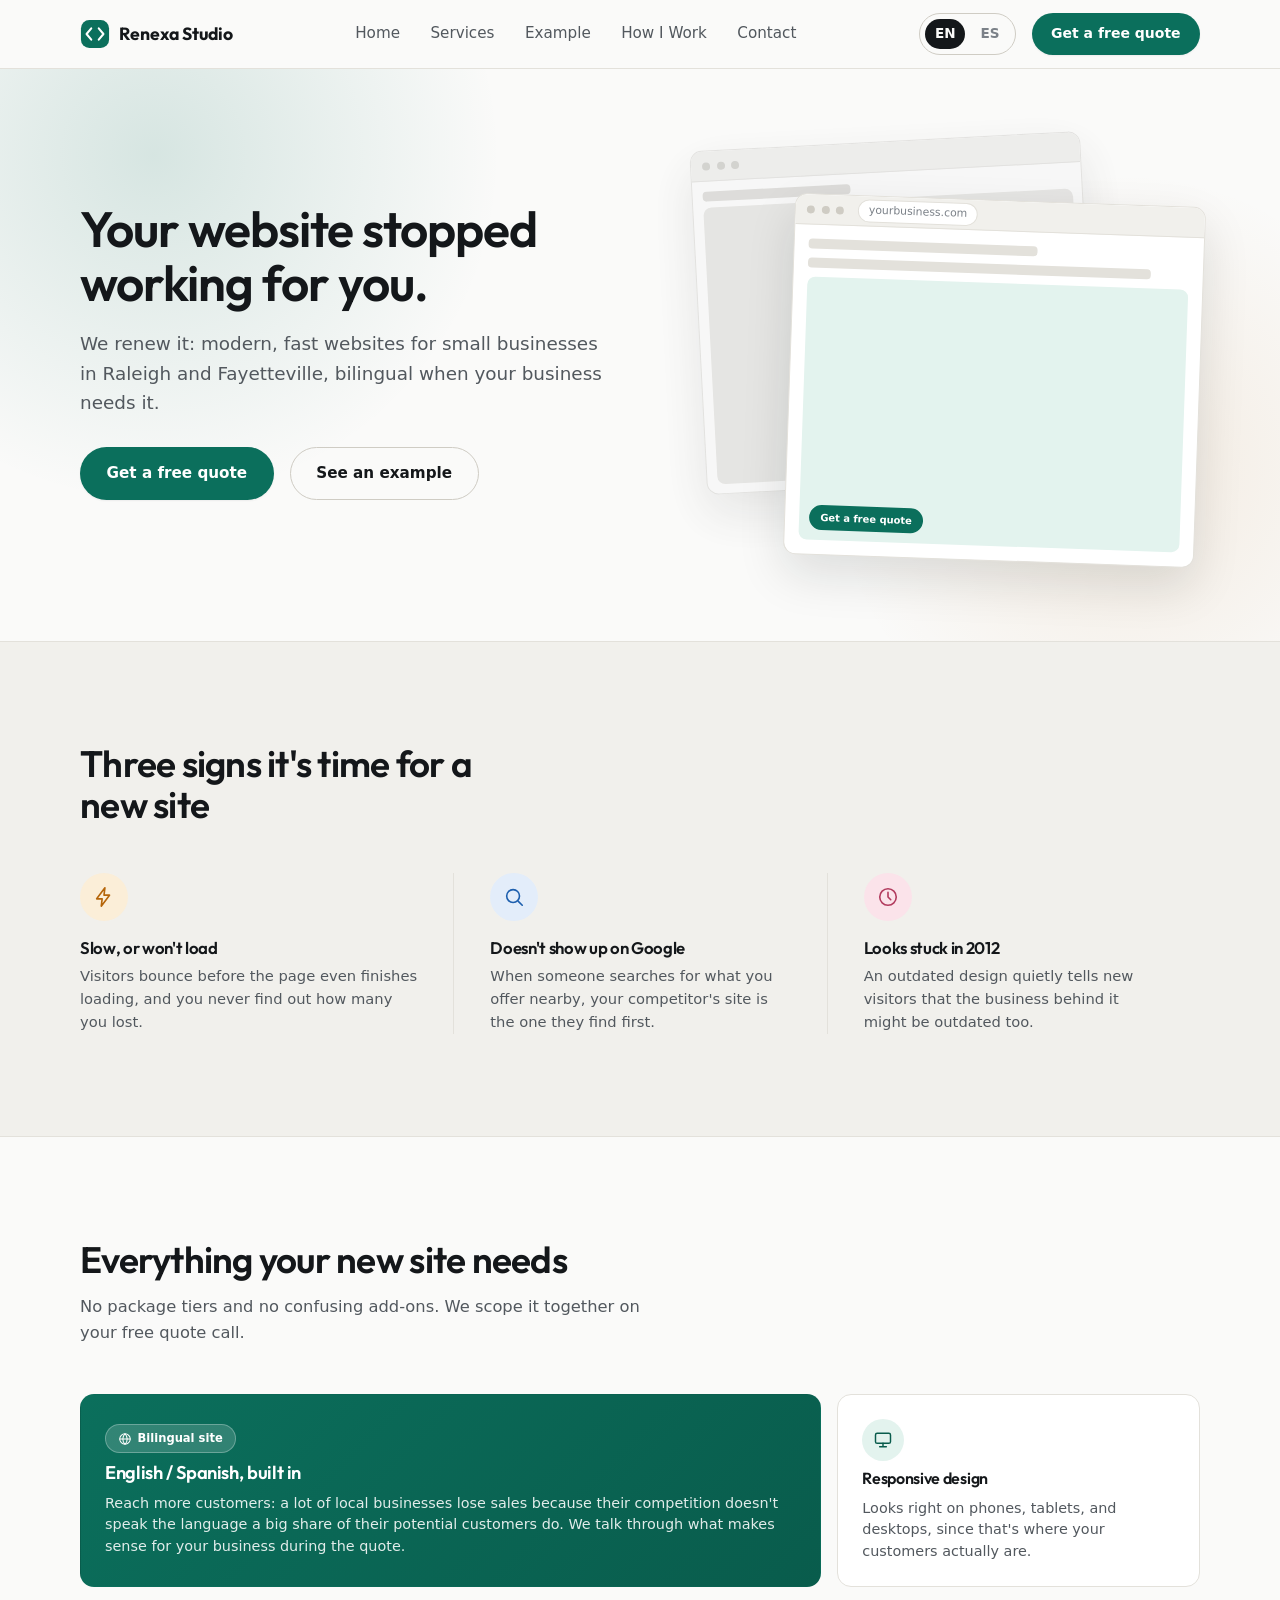
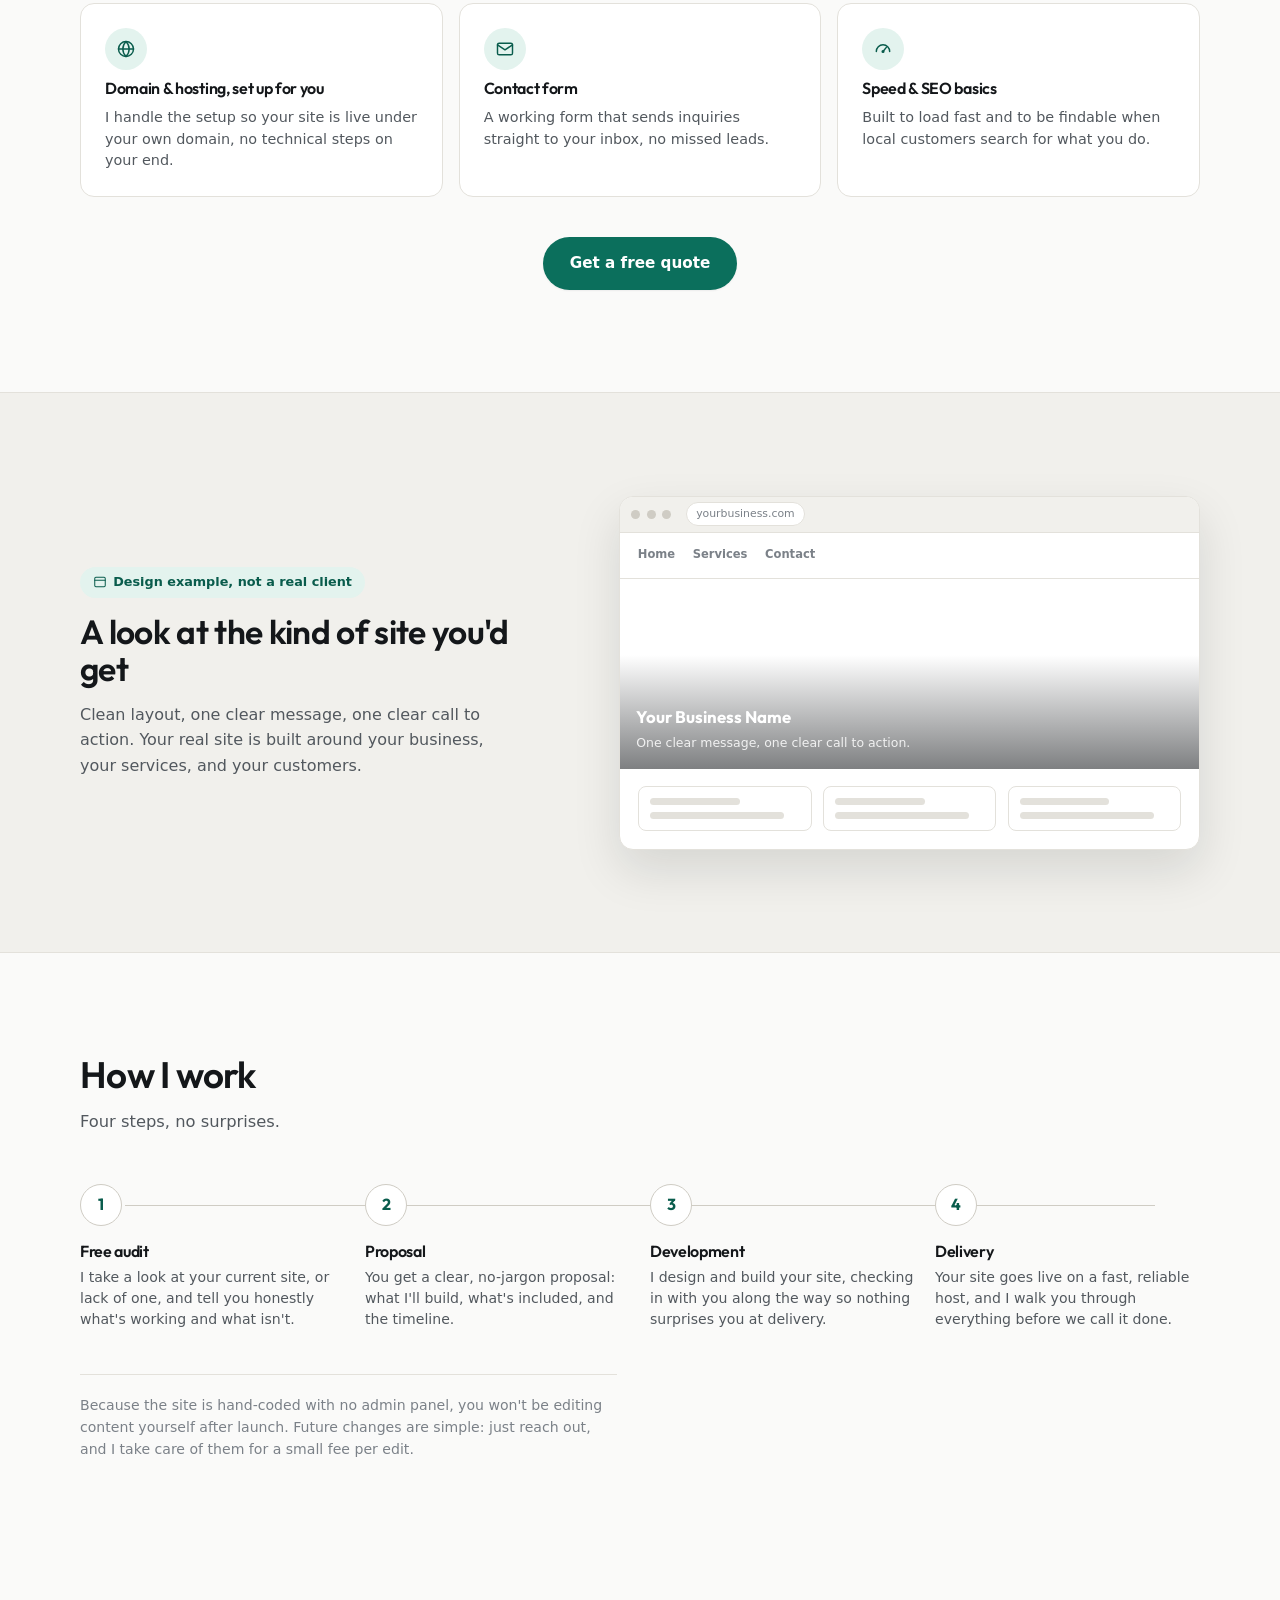
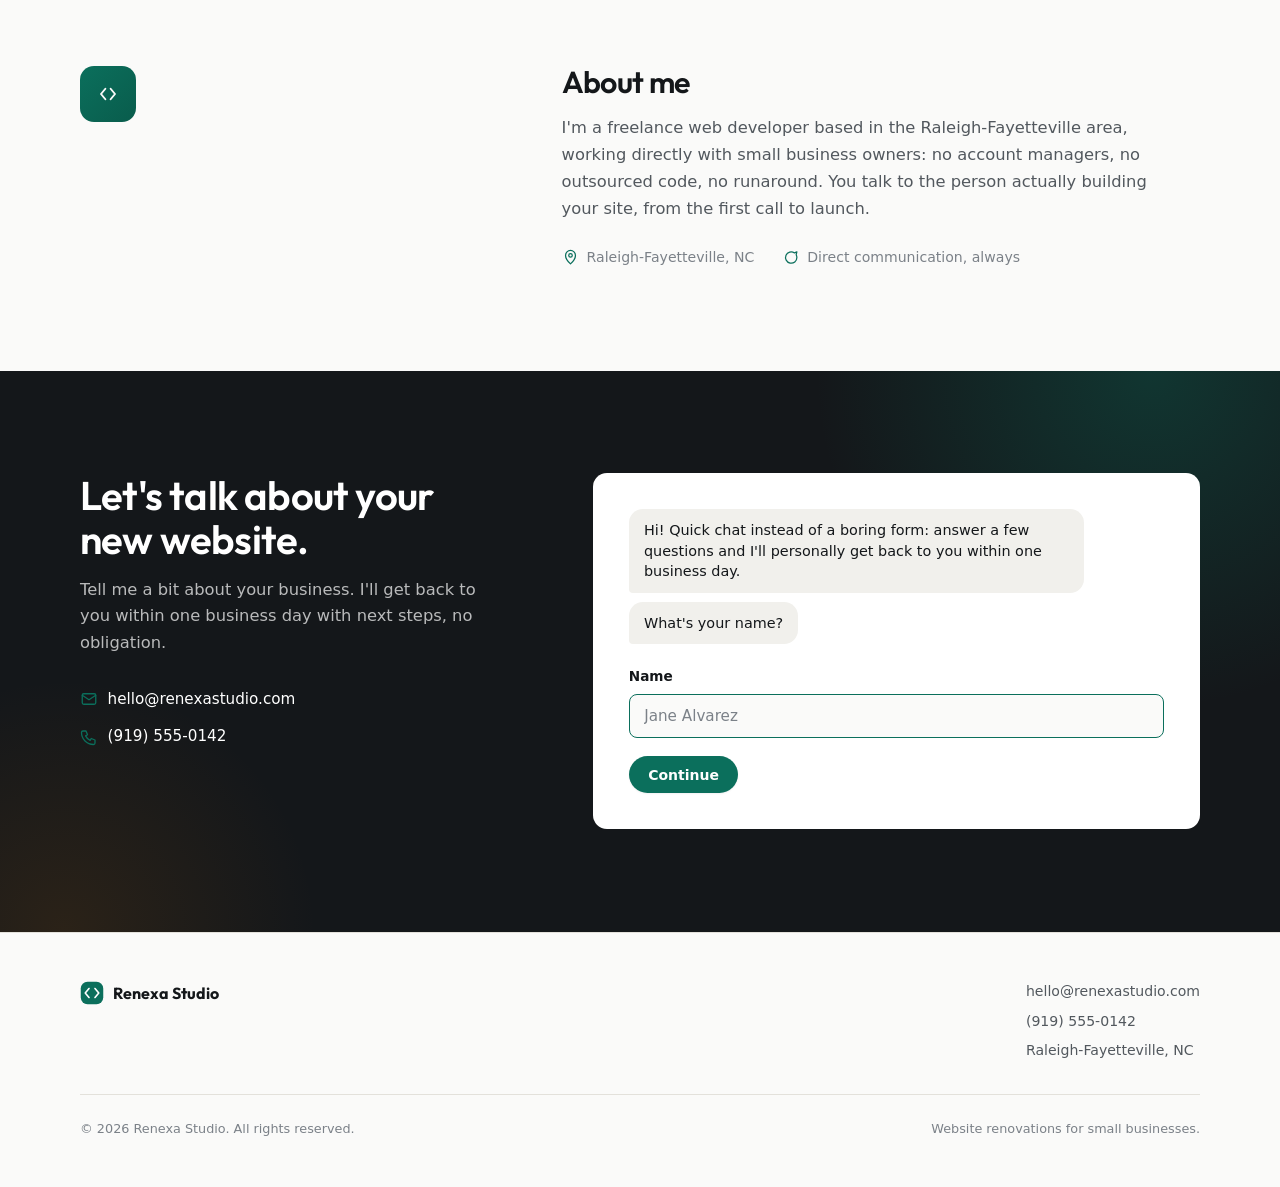
==== index.html @ adf04430 "Initial commit: Renexa Studio bilingual landing page Static HTML/CSS/JS site per brief: EN/ES pages," ====
<!doctype html>
<html lang="en">
<head>
<meta charset="UTF-8">
<meta name="viewport" content="width=device-width, initial-scale=1">
<title>Renexa Studio - Modern, Fast Websites for Local Businesses</title>
<meta name="description" content="Website renovations for small businesses in Raleigh and Fayetteville, NC. Fast, modern, mobile-friendly sites, bilingual when you need it. Free quote.">
<link rel="canonical" href="https://www.renexastudio.com/">
<link rel="alternate" hreflang="en" href="https://www.renexastudio.com/">
<link rel="alternate" hreflang="es" href="https://www.renexastudio.com/es/">
<link rel="icon" href="favicon.svg" type="image/svg+xml">
<meta property="og:type" content="website">
<meta property="og:title" content="Renexa Studio - Modern, Fast Websites for Local Businesses">
<meta property="og:description" content="Website renovations for small businesses in Raleigh and Fayetteville, NC. Fast, modern, bilingual when you need it.">
<meta property="og:locale" content="en_US">
<meta property="og:locale:alternate" content="es_ES">
<link rel="stylesheet" href="css/style.css">
<noscript><style>[data-reveal]{opacity:1!important;transform:none!important;}</style></noscript>
</head>
<body>

<header class="site-header">
  <div class="container">
    <a href="#home" class="brand">
      <svg class="brand-mark" viewBox="0 0 32 32" fill="none" aria-hidden="true">
        <rect x="1" y="1" width="30" height="30" rx="9" fill="var(--accent)"/>
        <path d="M12 10L7 16L12 22" stroke="white" stroke-width="2.2" stroke-linecap="round" stroke-linejoin="round"/>
        <path d="M20 10L25 16L20 22" stroke="white" stroke-width="2.2" stroke-linecap="round" stroke-linejoin="round"/>
      </svg>
      Renexa Studio
    </a>

    <nav class="main-nav" aria-label="Primary">
      <a href="#home">Home</a>
      <a href="#services">Services</a>
      <a href="#example">Example</a>
      <a href="#how">How I Work</a>
      <a href="#contact">Contact</a>
    </nav>

    <div class="header-actions">
      <div class="lang-switch" aria-label="Language">
        <a href="./" aria-current="true">EN</a>
        <a href="es/">ES</a>
      </div>
      <a href="#contact" class="btn btn-primary btn-sm">Get a free quote</a>
      <button class="nav-toggle" aria-label="Open menu" aria-expanded="false">
        <svg viewBox="0 0 24 24" fill="none" stroke="currentColor" stroke-width="1.75" stroke-linecap="round" aria-hidden="true">
          <path d="M3 6h18M3 12h18M3 18h18"/>
        </svg>
      </button>
    </div>
  </div>
</header>

<main>

  <!-- Hero -->
  <section class="hero" id="home">
    <div class="container">
      <div class="hero-copy" data-reveal>
        <h1>Your website stopped working for you.</h1>
        <p class="lede">We renew it: modern, fast websites for small businesses in Raleigh and Fayetteville, bilingual when your business needs it.</p>
        <div class="hero-ctas">
          <a href="#contact" class="btn btn-primary">Get a free quote</a>
          <a href="#example" class="btn btn-ghost">See an example</a>
        </div>
      </div>

      <div class="hero-visual" data-reveal>
        <div class="mockup mockup-back" aria-hidden="true">
          <div class="mockup-bar">
            <span class="mockup-dot"></span><span class="mockup-dot"></span><span class="mockup-dot"></span>
          </div>
          <div class="mockup-body">
            <div class="mockup-line w-40"></div>
            <div class="mockup-block"></div>
          </div>
        </div>
        <div class="mockup mockup-front" aria-hidden="true">
          <div class="mockup-bar">
            <span class="mockup-dot"></span><span class="mockup-dot"></span><span class="mockup-dot"></span>
            <span class="mockup-url">yourbusiness.com</span>
          </div>
          <div class="mockup-body">
            <div class="mockup-line w-60"></div>
            <div class="mockup-line w-90"></div>
            <div class="mockup-block">
              <span class="mockup-chip">Get a free quote</span>
            </div>
          </div>
        </div>
      </div>
    </div>
  </section>

  <!-- Problem -->
  <section class="problem">
    <div class="container">
      <div class="section-head" data-reveal>
        <h2>Three signs it's time for a new site</h2>
      </div>
      <div class="problem-grid">
        <div class="problem-item" data-reveal>
          <div class="problem-icon problem-icon--amber">
            <svg viewBox="0 0 24 24" fill="none" stroke="currentColor" stroke-width="1.75" stroke-linecap="round" stroke-linejoin="round" aria-hidden="true">
              <path d="M13 2 4 14h6l-1 8 9-12h-6l1-8Z"/>
            </svg>
          </div>
          <h3>Slow, or won't load</h3>
          <p>Visitors bounce before the page even finishes loading, and you never find out how many you lost.</p>
        </div>
        <div class="problem-item" data-reveal>
          <div class="problem-icon problem-icon--blue">
            <svg viewBox="0 0 24 24" fill="none" stroke="currentColor" stroke-width="1.75" stroke-linecap="round" stroke-linejoin="round" aria-hidden="true">
              <circle cx="11" cy="11" r="7"/><path d="m21 21-4.3-4.3"/>
            </svg>
          </div>
          <h3>Doesn't show up on Google</h3>
          <p>When someone searches for what you offer nearby, your competitor's site is the one they find first.</p>
        </div>
        <div class="problem-item" data-reveal>
          <div class="problem-icon problem-icon--rose">
            <svg viewBox="0 0 24 24" fill="none" stroke="currentColor" stroke-width="1.75" stroke-linecap="round" stroke-linejoin="round" aria-hidden="true">
              <circle cx="12" cy="12" r="9"/><path d="M12 7v5l3 3"/>
            </svg>
          </div>
          <h3>Looks stuck in 2012</h3>
          <p>An outdated design quietly tells new visitors that the business behind it might be outdated too.</p>
        </div>
      </div>
    </div>
  </section>

  <!-- Services -->
  <section class="services" id="services">
    <div class="container">
      <div class="section-head" data-reveal>
        <h2>Everything your new site needs</h2>
        <p>No package tiers and no confusing add-ons. We scope it together on your free quote call.</p>
      </div>

      <div class="bento">
        <div class="bento-cell bento-featured" data-reveal>
          <span class="bento-badge">
            <svg viewBox="0 0 24 24" fill="none" stroke="currentColor" stroke-width="1.75" stroke-linecap="round" stroke-linejoin="round" aria-hidden="true" width="14" height="14">
              <circle cx="12" cy="12" r="9"/><path d="M3 12h18M12 3c2.5 2.6 3.8 5.7 3.8 9s-1.3 6.4-3.8 9c-2.5-2.6-3.8-5.7-3.8-9s1.3-6.4 3.8-9Z"/>
            </svg>
            Bilingual site
          </span>
          <h3>English / Spanish, built in</h3>
          <p>Reach more customers: a lot of local businesses lose sales because their competition doesn't speak the language a big share of their potential customers do. We talk through what makes sense for your business during the quote.</p>
        </div>

        <div class="bento-cell" data-reveal>
          <div class="bento-icon">
            <svg viewBox="0 0 24 24" fill="none" stroke="currentColor" stroke-width="1.75" stroke-linecap="round" stroke-linejoin="round" aria-hidden="true">
              <rect x="3" y="4" width="18" height="12" rx="2"/><path d="M8 20h8M12 16v4"/>
            </svg>
          </div>
          <h3>Responsive design</h3>
          <p>Looks right on phones, tablets, and desktops, since that's where your customers actually are.</p>
        </div>

        <div class="bento-cell" data-reveal>
          <div class="bento-icon">
            <svg viewBox="0 0 24 24" fill="none" stroke="currentColor" stroke-width="1.75" stroke-linecap="round" stroke-linejoin="round" aria-hidden="true">
              <circle cx="12" cy="12" r="9"/><path d="M3 12h18M12 3c2.5 2.6 3.8 5.7 3.8 9s-1.3 6.4-3.8 9c-2.5-2.6-3.8-5.7-3.8-9s1.3-6.4 3.8-9Z"/>
            </svg>
          </div>
          <h3>Domain &amp; hosting, set up for you</h3>
          <p>I handle the setup so your site is live under your own domain, no technical steps on your end.</p>
        </div>

        <div class="bento-cell" data-reveal>
          <div class="bento-icon">
            <svg viewBox="0 0 24 24" fill="none" stroke="currentColor" stroke-width="1.75" stroke-linecap="round" stroke-linejoin="round" aria-hidden="true">
              <rect x="3" y="5" width="18" height="14" rx="2"/><path d="m3 7 9 6 9-6"/>
            </svg>
          </div>
          <h3>Contact form</h3>
          <p>A working form that sends inquiries straight to your inbox, no missed leads.</p>
        </div>

        <div class="bento-cell" data-reveal>
          <div class="bento-icon">
            <svg viewBox="0 0 24 24" fill="none" stroke="currentColor" stroke-width="1.75" stroke-linecap="round" stroke-linejoin="round" aria-hidden="true">
              <path d="M4 15a8 8 0 0 1 16 0"/><path d="M12 15l4-5"/><circle cx="12" cy="15" r="1"/>
            </svg>
          </div>
          <h3>Speed &amp; SEO basics</h3>
          <p>Built to load fast and to be findable when local customers search for what you do.</p>
        </div>
      </div>

      <div class="services-cta">
        <a href="#contact" class="btn btn-primary">Get a free quote</a>
      </div>
    </div>
  </section>

  <!-- Example of work -->
  <section class="example" id="example">
    <div class="container">
      <div class="example-copy" data-reveal>
        <span class="example-label">
          <svg viewBox="0 0 24 24" fill="none" stroke="currentColor" stroke-width="1.75" stroke-linecap="round" stroke-linejoin="round" width="14" height="14" aria-hidden="true">
            <rect x="3" y="4" width="18" height="16" rx="2"/><path d="M3 9h18"/>
          </svg>
          Design example, not a real client
        </span>
        <h2>A look at the kind of site you'd get</h2>
        <p>Clean layout, one clear message, one clear call to action. Your real site is built around your business, your services, and your customers.</p>
      </div>

      <div class="example-mockup" data-reveal>
        <div class="mockup-bar">
          <span class="mockup-dot"></span><span class="mockup-dot"></span><span class="mockup-dot"></span>
          <span class="mockup-url">yourbusiness.com</span>
        </div>
        <div class="example-nav">
          <span>Home</span><span>Services</span><span>Contact</span>
        </div>
        <div class="example-hero" style="background-image:url('https://picsum.photos/seed/renexa-sample-storefront/900/500')">
          <div class="example-hero-text">
            <div class="eh-title">Your Business Name</div>
            <div class="eh-sub">One clear message, one clear call to action.</div>
          </div>
        </div>
        <div class="example-grid">
          <div class="example-card">
            <div class="mockup-line w-60"></div>
            <div class="mockup-line w-90"></div>
          </div>
          <div class="example-card">
            <div class="mockup-line w-60"></div>
            <div class="mockup-line w-90"></div>
          </div>
          <div class="example-card">
            <div class="mockup-line w-60"></div>
            <div class="mockup-line w-90"></div>
          </div>
        </div>
      </div>
    </div>
  </section>

  <!-- How I work -->
  <section class="how" id="how">
    <div class="container">
      <div class="section-head" data-reveal>
        <h2>How I work</h2>
        <p>Four steps, no surprises.</p>
      </div>

      <div class="process-rail">
        <div class="process-step" data-reveal>
          <div class="process-num">1</div>
          <h3>Free audit</h3>
          <p>I take a look at your current site, or lack of one, and tell you honestly what's working and what isn't.</p>
        </div>
        <div class="process-step" data-reveal>
          <div class="process-num">2</div>
          <h3>Proposal</h3>
          <p>You get a clear, no-jargon proposal: what I'll build, what's included, and the timeline.</p>
        </div>
        <div class="process-step" data-reveal>
          <div class="process-num">3</div>
          <h3>Development</h3>
          <p>I design and build your site, checking in with you along the way so nothing surprises you at delivery.</p>
        </div>
        <div class="process-step" data-reveal>
          <div class="process-num">4</div>
          <h3>Delivery</h3>
          <p>Your site goes live on a fast, reliable host, and I walk you through everything before we call it done.</p>
        </div>
      </div>

      <p class="process-note" data-reveal>Because the site is hand-coded with no admin panel, you won't be editing content yourself after launch. Future changes are simple: just reach out, and I take care of them for a small fee per edit.</p>
    </div>
  </section>

  <!-- About -->
  <section class="about">
    <div class="container">
      <div class="about-mark" data-reveal aria-hidden="true">
        <svg viewBox="0 0 32 32" fill="none">
          <path d="M13 10L8 16L13 22" stroke="currentColor" stroke-width="2.2" stroke-linecap="round" stroke-linejoin="round"/>
          <path d="M19 10L24 16L19 22" stroke="currentColor" stroke-width="2.2" stroke-linecap="round" stroke-linejoin="round"/>
        </svg>
      </div>
      <div class="about-copy" data-reveal>
        <h2>About me</h2>
        <p>I'm a freelance web developer based in the Raleigh-Fayetteville area, working directly with small business owners: no account managers, no outsourced code, no runaround. You talk to the person actually building your site, from the first call to launch.</p>
        <div class="about-meta">
          <span class="about-meta-item">
            <svg viewBox="0 0 24 24" fill="none" stroke="currentColor" stroke-width="1.75" stroke-linecap="round" stroke-linejoin="round" aria-hidden="true">
              <path d="M12 21s7-6.5 7-12a7 7 0 1 0-14 0c0 5.5 7 12 7 12Z"/><circle cx="12" cy="9" r="2.5"/>
            </svg>
            Raleigh-Fayetteville, NC
          </span>
          <span class="about-meta-item">
            <svg viewBox="0 0 24 24" fill="none" stroke="currentColor" stroke-width="1.75" stroke-linecap="round" stroke-linejoin="round" aria-hidden="true">
              <path d="M21 12a8 8 0 1 1-3.4-6.5L21 4l-1 4.2A8 8 0 0 1 21 12Z"/>
            </svg>
            Direct communication, always
          </span>
        </div>
      </div>
    </div>
  </section>

  <!-- Final CTA + contact form -->
  <section class="contact" id="contact">
    <div class="container">
      <div class="contact-copy" data-reveal>
        <h2>Let's talk about your new website.</h2>
        <p>Tell me a bit about your business. I'll get back to you within one business day with next steps, no obligation.</p>
        <div class="contact-direct">
          <a href="mailto:hello@renexastudio.com">
            <svg viewBox="0 0 24 24" fill="none" stroke="currentColor" stroke-width="1.75" stroke-linecap="round" stroke-linejoin="round" aria-hidden="true"><rect x="3" y="5" width="18" height="14" rx="2"/><path d="m3 7 9 6 9-6"/></svg>
            hello@renexastudio.com
          </a>
          <a href="tel:+19195550142">
            <svg viewBox="0 0 24 24" fill="none" stroke="currentColor" stroke-width="1.75" stroke-linecap="round" stroke-linejoin="round" aria-hidden="true"><path d="M4 4h4l2 5-2.5 1.5a12 12 0 0 0 6 6L15 14l5 2v4a2 2 0 0 1-2 2A16 16 0 0 1 2 6a2 2 0 0 1 2-2Z"/></svg>
            (919) 555-0142
          </a>
        </div>
      </div>

      <div class="form-panel" data-reveal>
        <div class="chat-log" id="chat-log" data-intro="Hi! Quick chat instead of a boring form: answer a few questions and I'll personally get back to you within one business day." data-outro="Got it, thanks! Hit send below and I'll take it from here." aria-live="polite"></div>

        <form class="contact-form" name="contact" method="POST" data-netlify="true" netlify-honeypot="bot-field" action="thank-you.html">
          <input type="hidden" name="form-name" value="contact">
          <p class="hp-field"><label>Don't fill this out if you're human: <input name="bot-field"></label></p>

          <div class="field" data-question="What's your name?" data-next="Continue">
            <label for="name">Name</label>
            <input type="text" id="name" name="name" placeholder="Jane Alvarez" required>
            <span class="field-error">Please enter your name.</span>
          </div>

          <div class="field" data-question="What's your business called?" data-next="Continue" data-optional="true" data-skip="Skip">
            <label for="business">Business</label>
            <input type="text" id="business" name="business" placeholder="Your business name">
          </div>

          <div class="field" data-question="Best phone or email to reach you?" data-next="Continue">
            <label for="contact-info">Phone or email</label>
            <input type="text" id="contact-info" name="contact_info" placeholder="(919) 555-0100 or you@business.com" required>
            <span class="field-error">Please add a phone number or email so I can reach you.</span>
          </div>

          <div class="field" data-question="Anything specific you'd like me to know?" data-next="Continue" data-optional="true" data-skip="Skip">
            <label for="message">Message</label>
            <textarea id="message" name="message" placeholder="A little about your business and what you're looking for."></textarea>
          </div>

          <div class="form-foot">
            <button type="submit" class="btn btn-primary">Get a free quote</button>
            <span class="form-status" data-sending-text="Sending..."></span>
          </div>
        </form>
      </div>
    </div>
  </section>

</main>

<footer class="site-footer">
  <div class="container">
    <div class="footer-grid">
      <a href="#home" class="footer-brand">
        <svg class="brand-mark" viewBox="0 0 32 32" fill="none" aria-hidden="true">
          <rect x="1" y="1" width="30" height="30" rx="9" fill="var(--accent)"/>
          <path d="M12 10L7 16L12 22" stroke="white" stroke-width="2.2" stroke-linecap="round" stroke-linejoin="round"/>
          <path d="M20 10L25 16L20 22" stroke="white" stroke-width="2.2" stroke-linecap="round" stroke-linejoin="round"/>
        </svg>
        Renexa Studio
      </a>
      <div class="footer-contact">
        <a href="mailto:hello@renexastudio.com">hello@renexastudio.com</a>
        <a href="tel:+19195550142">(919) 555-0142</a>
        <span>Raleigh-Fayetteville, NC</span>
      </div>
    </div>
    <div class="footer-bottom">
      <span>© 2026 Renexa Studio. All rights reserved.</span>
      <span>Website renovations for small businesses.</span>
    </div>
  </div>
</footer>

<script src="js/main.js"></script>
</body>
</html>
---- css/style.css ----
/* ============================================================
   Renexa Studio — design tokens & base
   Shape rule: buttons/badges = full pill, cards/panels = 14px,
   inputs = 8px, browser-mockup frame = 12px. No other radii used.
   ============================================================ */

@font-face {
  font-family: 'Outfit';
  font-style: normal;
  font-weight: 300 800;
  font-display: swap;
  src: url('../fonts/outfit-variable.woff2') format('woff2-variations'),
       url('../fonts/outfit-variable.woff2') format('woff2');
}

:root {
  /* color */
  --ink: #14171a;
  --ink-soft: #52585e;
  --ink-faint: #7b8188;
  --paper: #fafaf9;
  --paper-alt: #f1f0ec;
  --panel: #ffffff;
  --line: #e3e1db;
  --line-strong: #cfccc4;
  --accent: #0b6f5c;
  --accent-dark: #095c4c;
  --accent-ink: #ffffff;
  --accent-soft: #e3f3ee;
  --focus: #0f8a72;

  /* secondary signal colors, used only for the three problem icons
     and nowhere else (brand accent stays teal everywhere else) */
  --amber: #b5650a;
  --amber-soft: #fbeed8;
  --blue: #1d5fae;
  --blue-soft: #e3edfa;
  --rose: #b23b5e;
  --rose-soft: #fbe3ea;

  /* type */
  --font-display: 'Outfit', system-ui, -apple-system, 'Segoe UI', sans-serif;
  --font-body: system-ui, -apple-system, 'Segoe UI', Roboto, 'Helvetica Neue', Arial, sans-serif;

  /* spacing */
  --gutter: clamp(1.25rem, 4vw, 2.5rem);
  --section-y: clamp(3.5rem, 8vw, 6.5rem);
  --max: 1200px;

  /* radius (locked scale, see comment above) */
  --r-pill: 999px;
  --r-panel: 14px;
  --r-input: 8px;
  --r-mock: 12px;

  /* motion */
  --ease: cubic-bezier(0.16, 1, 0.3, 1);
  --dur: 0.4s;

  /* shadow, tinted toward ink, never pure black */
  --shadow-sm: 0 1px 2px rgba(20, 23, 26, 0.06);
  --shadow-md: 0 8px 24px rgba(20, 23, 26, 0.08);
  --shadow-lg: 0 20px 48px rgba(20, 23, 26, 0.12);
}

*, *::before, *::after { box-sizing: border-box; }

html {
  -webkit-text-size-adjust: 100%;
  scroll-behavior: smooth;
}

@media (prefers-reduced-motion: reduce) {
  html { scroll-behavior: auto; }
  *, *::before, *::after {
    animation-duration: 0.01ms !important;
    animation-iteration-count: 1 !important;
    transition-duration: 0.01ms !important;
    scroll-behavior: auto !important;
  }
}

body {
  margin: 0;
  background: var(--paper);
  color: var(--ink);
  font-family: var(--font-body);
  font-size: 16px;
  line-height: 1.55;
  -webkit-font-smoothing: antialiased;
  text-rendering: optimizeLegibility;
}

img { max-width: 100%; display: block; }

h1, h2, h3, h4 {
  font-family: var(--font-display);
  font-weight: 600;
  line-height: 1.1;
  letter-spacing: -0.02em;
  margin: 0;
  color: var(--ink);
}

p { margin: 0; }

a {
  color: inherit;
  text-decoration: none;
}

ul { margin: 0; padding: 0; list-style: none; }

button { font-family: inherit; }

.container {
  max-width: var(--max);
  margin-inline: auto;
  padding-inline: var(--gutter);
}

.visually-hidden {
  position: absolute;
  width: 1px; height: 1px;
  overflow: hidden;
  clip: rect(0 0 0 0);
  white-space: nowrap;
}

/* focus ring, consistent everywhere */
a:focus-visible,
button:focus-visible,
input:focus-visible,
textarea:focus-visible {
  outline: 2px solid var(--focus);
  outline-offset: 2px;
  border-radius: 4px;
}

/* ============================================================
   Buttons
   ============================================================ */
.btn {
  display: inline-flex;
  align-items: center;
  justify-content: center;
  gap: 0.5rem;
  border-radius: var(--r-pill);
  padding: 0.85rem 1.6rem;
  font-size: 0.95rem;
  font-weight: 600;
  white-space: nowrap;
  border: 1px solid transparent;
  cursor: pointer;
  transition: transform var(--dur) var(--ease), box-shadow var(--dur) var(--ease), background var(--dur) var(--ease);
}
.btn:active { transform: scale(0.98); }

.btn-primary {
  background: var(--accent);
  color: var(--accent-ink);
  box-shadow: var(--shadow-sm);
}
.btn-primary:hover { background: var(--accent-dark); box-shadow: var(--shadow-md); }

.btn-ghost {
  background: transparent;
  color: var(--ink);
  border-color: var(--line-strong);
}
.btn-ghost:hover { border-color: var(--ink); background: var(--paper-alt); }

.btn-sm { padding: 0.6rem 1.15rem; font-size: 0.875rem; }

/* ============================================================
   Header
   ============================================================ */
.site-header {
  position: sticky;
  top: 0;
  z-index: 50;
  background: rgba(250, 250, 249, 0.88);
  backdrop-filter: blur(10px) saturate(140%);
  -webkit-backdrop-filter: blur(10px) saturate(140%);
  border-bottom: 1px solid var(--line);
}

.site-header .container {
  height: 68px;
  display: flex;
  align-items: center;
  justify-content: space-between;
  gap: 1rem;
}

.brand {
  display: flex;
  align-items: center;
  gap: 0.55rem;
  font-family: var(--font-display);
  font-weight: 700;
  font-size: 1.1rem;
  color: var(--ink);
  flex-shrink: 0;
}

.brand-mark {
  width: 30px;
  height: 30px;
  flex-shrink: 0;
}

.main-nav {
  display: flex;
  align-items: center;
  gap: 1.9rem;
}

.main-nav a {
  font-size: 0.95rem;
  font-weight: 500;
  color: var(--ink-soft);
  transition: color var(--dur) var(--ease);
}
.main-nav a:hover { color: var(--ink); }

.header-actions {
  display: flex;
  align-items: center;
  gap: 1rem;
  flex-shrink: 0;
}

.lang-switch {
  display: inline-flex;
  align-items: center;
  gap: 0.35rem;
  font-size: 0.85rem;
  font-weight: 600;
  color: var(--ink-faint);
  border: 1px solid var(--line-strong);
  border-radius: var(--r-pill);
  padding: 0.35rem 0.35rem;
}
.lang-switch a {
  padding: 0.25rem 0.6rem;
  border-radius: var(--r-pill);
  color: var(--ink-faint);
}
.lang-switch a[aria-current="true"] {
  background: var(--ink);
  color: var(--paper);
}
.lang-switch a:hover:not([aria-current="true"]) { color: var(--ink); }

.nav-toggle {
  display: none;
  align-items: center;
  justify-content: center;
  width: 40px;
  height: 40px;
  border-radius: var(--r-input);
  border: 1px solid var(--line-strong);
  background: var(--panel);
  cursor: pointer;
}
.nav-toggle svg { width: 20px; height: 20px; }

/* ============================================================
   Hero
   ============================================================ */
.hero {
  position: relative;
  padding-top: clamp(2.5rem, 6vw, 4.5rem);
  padding-bottom: clamp(3rem, 7vw, 5rem);
  overflow: hidden;
}

.hero::before {
  content: "";
  position: absolute;
  inset: 0;
  z-index: 0;
  pointer-events: none;
  background:
    radial-gradient(560px circle at 12% 15%, rgba(11, 111, 92, 0.15), transparent 62%),
    radial-gradient(480px circle at 88% 70%, rgba(181, 101, 10, 0.10), transparent 62%);
}

.hero .container {
  position: relative;
  z-index: 1;
  display: grid;
  grid-template-columns: 1.05fr 0.95fr;
  gap: clamp(2rem, 5vw, 4rem);
  align-items: center;
}

.hero-copy h1 {
  font-size: clamp(2rem, 4.2vw, 3.1rem);
}

.hero-copy p.lede {
  margin-top: 1.15rem;
  font-size: clamp(1.02rem, 1.6vw, 1.15rem);
  color: var(--ink-soft);
  max-width: 46ch;
  line-height: 1.6;
}

.hero-ctas {
  margin-top: 1.85rem;
  display: flex;
  align-items: center;
  gap: 1rem;
  flex-wrap: wrap;
}

/* mockup: stacked browser frames, "old vs new" */
.hero-visual {
  position: relative;
  height: clamp(300px, 34vw, 420px);
}

.mockup {
  position: absolute;
  border-radius: var(--r-mock);
  overflow: hidden;
  background: var(--panel);
  border: 1px solid var(--line);
  box-shadow: var(--shadow-lg);
}

.mockup-back {
  width: 78%;
  height: 82%;
  top: 0;
  left: 0;
  filter: grayscale(0.55) brightness(0.97);
  opacity: 0.75;
  transform: rotate(-3deg);
}

.mockup-front {
  width: 82%;
  height: 86%;
  bottom: 0;
  right: 0;
  transform: rotate(2deg);
}

.mockup-bar {
  display: flex;
  align-items: center;
  gap: 0.4rem;
  height: 30px;
  padding: 0 0.7rem;
  background: var(--paper-alt);
  border-bottom: 1px solid var(--line);
}
.mockup-dot {
  width: 8px; height: 8px;
  border-radius: 50%;
  background: var(--line-strong);
}
.mockup-url {
  margin-left: 0.5rem;
  font-size: 0.68rem;
  color: var(--ink-faint);
  background: var(--panel);
  border-radius: var(--r-pill);
  padding: 0.15rem 0.6rem;
  border: 1px solid var(--line);
}

.mockup-body {
  padding: 0.9rem;
  height: calc(100% - 30px);
  display: flex;
  flex-direction: column;
  gap: 0.55rem;
}
.mockup-back .mockup-body { padding: 0.6rem; gap: 0.4rem; }

.mockup-line {
  height: 10px;
  border-radius: 4px;
  background: var(--line);
}
.mockup-back .mockup-line { background: #dcdad3; }
.mockup-line.w-60 { width: 60%; }
.mockup-line.w-40 { width: 40%; }
.mockup-line.w-90 { width: 90%; }

.mockup-block {
  flex: 1;
  border-radius: 8px;
  background: var(--accent-soft);
  display: flex;
  align-items: flex-end;
  padding: 0.6rem;
}
.mockup-back .mockup-block { background: #e7e5df; }

.mockup-chip {
  display: inline-flex;
  padding: 0.3rem 0.7rem;
  border-radius: var(--r-pill);
  background: var(--accent);
  color: #fff;
  font-size: 0.62rem;
  font-weight: 700;
}

/* ============================================================
   Problem band
   ============================================================ */
.problem {
  background: var(--paper-alt);
  padding-block: var(--section-y);
  border-block: 1px solid var(--line);
}

.problem .section-head { max-width: 40ch; margin-bottom: clamp(2rem, 4vw, 3rem); }

.problem-grid {
  display: grid;
  grid-template-columns: repeat(3, 1fr);
}

.problem-item {
  padding: 0 clamp(1rem, 3vw, 2.25rem);
  border-left: 1px solid var(--line);
}
.problem-item:first-child { border-left: none; padding-left: 0; }

.problem-icon {
  width: 48px;
  height: 48px;
  border-radius: 50%;
  display: flex;
  align-items: center;
  justify-content: center;
  margin-bottom: 1.1rem;
}
.problem-icon svg { width: 22px; height: 22px; }
.problem-icon--amber { background: var(--amber-soft); color: var(--amber); }
.problem-icon--blue { background: var(--blue-soft); color: var(--blue); }
.problem-icon--rose { background: var(--rose-soft); color: var(--rose); }

.problem-item h3 {
  font-size: 1.05rem;
  font-weight: 600;
  margin-bottom: 0.5rem;
}

.problem-item p {
  color: var(--ink-soft);
  font-size: 0.92rem;
  line-height: 1.55;
}

/* ============================================================
   Section head (shared)
   ============================================================ */
.section-head h2 {
  font-size: clamp(1.7rem, 3vw, 2.3rem);
}
.section-head p {
  margin-top: 0.85rem;
  color: var(--ink-soft);
  font-size: 1.02rem;
  max-width: 56ch;
  line-height: 1.6;
}

section { padding-block: var(--section-y); }

/* ============================================================
   Services (bento)
   ============================================================ */
.services .section-head { margin-bottom: clamp(2rem, 4vw, 3rem); }

.bento {
  display: grid;
  grid-template-columns: repeat(3, 1fr);
  grid-auto-rows: minmax(150px, auto);
  gap: 1rem;
}

.bento-cell {
  border-radius: var(--r-panel);
  border: 1px solid var(--line);
  background: var(--panel);
  padding: 1.5rem;
  display: flex;
  flex-direction: column;
  gap: 0.6rem;
}

.bento-icon {
  width: 42px;
  height: 42px;
  border-radius: 50%;
  background: var(--accent-soft);
  color: var(--accent-dark);
  display: flex;
  align-items: center;
  justify-content: center;
}
.bento-icon svg { width: 20px; height: 20px; }
.bento-featured .bento-icon { background: rgba(255, 255, 255, 0.18); color: #fff; }

.bento-cell h3 {
  font-size: 1rem;
  font-weight: 600;
}

.bento-cell p {
  color: var(--ink-soft);
  font-size: 0.9rem;
  line-height: 1.5;
}

.bento-featured {
  grid-column: span 2;
  grid-row: span 1;
  background: linear-gradient(135deg, var(--accent) 0%, var(--accent-dark) 100%);
  border-color: transparent;
  color: #fff;
  justify-content: center;
}
.bento-featured svg { color: #fff; }
.bento-featured h3 { color: #fff; font-size: 1.15rem; }
.bento-featured p { color: rgba(255,255,255,0.88); }

.bento-badge {
  align-self: flex-start;
  display: inline-flex;
  align-items: center;
  gap: 0.35rem;
  background: rgba(255,255,255,0.16);
  border: 1px solid rgba(255,255,255,0.28);
  color: #fff;
  font-size: 0.72rem;
  font-weight: 700;
  padding: 0.3rem 0.75rem;
  border-radius: var(--r-pill);
}

.services-cta { margin-top: clamp(2rem, 4vw, 2.5rem); text-align: center; }

/* ============================================================
   Example of work
   ============================================================ */
.example {
  background: var(--paper-alt);
  border-block: 1px solid var(--line);
}

.example .container {
  display: grid;
  grid-template-columns: 0.9fr 1.1fr;
  gap: clamp(2rem, 5vw, 4rem);
  align-items: center;
}

.example-label {
  display: inline-flex;
  align-items: center;
  gap: 0.4rem;
  font-size: 0.8rem;
  font-weight: 700;
  color: var(--accent-dark);
  background: var(--accent-soft);
  padding: 0.35rem 0.8rem;
  border-radius: var(--r-pill);
  margin-bottom: 1rem;
}

.example-copy h2 { font-size: clamp(1.6rem, 2.8vw, 2.1rem); }
.example-copy p { margin-top: 0.9rem; color: var(--ink-soft); line-height: 1.6; max-width: 42ch; }

.example-mockup {
  border-radius: var(--r-panel);
  overflow: hidden;
  background: var(--panel);
  border: 1px solid var(--line);
  box-shadow: var(--shadow-lg);
}

.example-mockup .mockup-bar { height: 36px; }
.example-mockup .mockup-dot { width: 9px; height: 9px; }

.example-hero {
  position: relative;
  height: 190px;
  background-size: cover;
  background-position: center;
  display: flex;
  align-items: flex-end;
  padding: 1rem;
}
.example-hero::after {
  content: "";
  position: absolute;
  inset: 0;
  background: linear-gradient(180deg, rgba(20,23,26,0) 40%, rgba(20,23,26,0.55) 100%);
}
.example-hero-text {
  position: relative;
  z-index: 1;
  color: #fff;
}
.example-hero-text .eh-title { font-family: var(--font-display); font-weight: 700; font-size: 1.05rem; }
.example-hero-text .eh-sub { font-size: 0.78rem; opacity: 0.85; margin-top: 0.2rem; }

.example-nav {
  display: flex;
  gap: 1.1rem;
  padding: 0.85rem 1.1rem;
  border-bottom: 1px solid var(--line);
  font-size: 0.72rem;
  color: var(--ink-faint);
  font-weight: 600;
}

.example-grid {
  display: grid;
  grid-template-columns: repeat(3, 1fr);
  gap: 0.7rem;
  padding: 1.1rem;
}
.example-card {
  border-radius: 8px;
  border: 1px solid var(--line);
  padding: 0.7rem;
  display: flex;
  flex-direction: column;
  gap: 0.4rem;
}
.example-card .mockup-line { height: 7px; }

/* ============================================================
   How I work (stepped rail)
   ============================================================ */
.process-rail {
  display: grid;
  grid-template-columns: repeat(4, 1fr);
  gap: 1.25rem;
  margin-top: clamp(2rem, 4vw, 3rem);
  position: relative;
}

.process-rail::before {
  content: "";
  position: absolute;
  top: 21px;
  left: 4%;
  right: 4%;
  height: 1px;
  background: var(--line-strong);
}

.process-step { position: relative; }

.process-num {
  position: relative;
  z-index: 1;
  width: 42px;
  height: 42px;
  border-radius: 50%;
  background: var(--panel);
  border: 1px solid var(--line-strong);
  display: flex;
  align-items: center;
  justify-content: center;
  font-family: var(--font-display);
  font-weight: 700;
  color: var(--accent-dark);
  margin-bottom: 1.1rem;
}

.process-step h3 {
  font-size: 1rem;
  font-weight: 600;
  margin-bottom: 0.4rem;
}
.process-step p {
  font-size: 0.88rem;
  color: var(--ink-soft);
  line-height: 1.5;
}

.process-note {
  margin-top: clamp(2rem, 4vw, 2.75rem);
  border-top: 1px solid var(--line);
  padding-top: 1.25rem;
  font-size: 0.88rem;
  color: var(--ink-faint);
  max-width: 60ch;
}

/* ============================================================
   About
   ============================================================ */
.about .container {
  display: grid;
  grid-template-columns: 0.4fr 0.6fr;
  gap: clamp(2rem, 5vw, 3.5rem);
  align-items: start;
}

.about-mark {
  width: 56px;
  height: 56px;
  border-radius: var(--r-panel);
  background: linear-gradient(135deg, var(--accent) 0%, var(--accent-dark) 100%);
  display: flex;
  align-items: center;
  justify-content: center;
}
.about-mark svg { width: 28px; height: 28px; color: var(--paper); }

.about-copy h2 { font-size: clamp(1.5rem, 2.6vw, 1.9rem); }
.about-copy p {
  margin-top: 1rem;
  color: var(--ink-soft);
  line-height: 1.65;
  font-size: 1.02rem;
  max-width: 58ch;
}

.about-meta {
  margin-top: 1.5rem;
  display: flex;
  gap: 1.75rem;
  flex-wrap: wrap;
}
.about-meta-item {
  display: flex;
  align-items: center;
  gap: 0.5rem;
  font-size: 0.88rem;
  color: var(--ink-faint);
  font-weight: 500;
}
.about-meta-item svg { width: 17px; height: 17px; color: var(--accent); }

/* ============================================================
   Final CTA + form
   ============================================================ */
.contact {
  position: relative;
  background: var(--ink);
  color: var(--paper);
  overflow: hidden;
}

.contact::before {
  content: "";
  position: absolute;
  inset: 0;
  z-index: 0;
  pointer-events: none;
  background:
    radial-gradient(560px circle at 90% 0%, rgba(11, 111, 92, 0.35), transparent 60%),
    radial-gradient(420px circle at 5% 100%, rgba(181, 101, 10, 0.14), transparent 60%);
}

.contact .container {
  position: relative;
  z-index: 1;
  display: grid;
  grid-template-columns: 0.85fr 1.15fr;
  gap: clamp(2.5rem, 5vw, 4.5rem);
}

.contact-copy h2 {
  color: #fff;
  font-size: clamp(1.8rem, 3.2vw, 2.5rem);
  max-width: 14ch;
}
.contact-copy p {
  margin-top: 1rem;
  color: rgba(250, 250, 249, 0.72);
  font-size: 1.02rem;
  max-width: 40ch;
  line-height: 1.6;
}

.contact-direct {
  margin-top: 2rem;
  display: flex;
  flex-direction: column;
  gap: 0.85rem;
}
.contact-direct a {
  display: inline-flex;
  align-items: center;
  gap: 0.6rem;
  font-size: 0.95rem;
  font-weight: 500;
  color: #fff;
}
.contact-direct svg { width: 18px; height: 18px; color: var(--accent); flex-shrink: 0; }

.form-panel {
  background: var(--panel);
  border-radius: var(--r-panel);
  padding: clamp(1.5rem, 3vw, 2.25rem);
}

/* chat-style progressive form, JS-enhanced (plain stacked form without JS) */
.chat-log {
  display: flex;
  flex-direction: column;
  gap: 0.6rem;
  margin-bottom: 1.4rem;
}
.chat-log:empty { display: none; margin-bottom: 0; }

.chat-bubble {
  max-width: 85%;
  padding: 0.65rem 0.95rem;
  border-radius: var(--r-panel);
  font-size: 0.9rem;
  line-height: 1.45;
  animation: bubble-in 0.35s var(--ease);
}
@media (prefers-reduced-motion: reduce) {
  .chat-bubble { animation: none; }
}
@keyframes bubble-in {
  from { opacity: 0; transform: translateY(6px); }
  to { opacity: 1; transform: translateY(0); }
}
.chat-bubble--bot {
  align-self: flex-start;
  background: var(--paper-alt);
  color: var(--ink);
  border-bottom-left-radius: 4px;
}
.chat-bubble--user {
  align-self: flex-end;
  background: var(--accent);
  color: #fff;
  border-bottom-right-radius: 4px;
}

.contact-form.is-stepped .field { margin-bottom: 0; }
.contact-form.is-stepped .field:not(.is-active) { display: none; }

.step-actions {
  display: flex;
  gap: 0.6rem;
  margin-top: 0.75rem;
}

.form-foot.is-hidden { display: none; }

.field {
  display: flex;
  flex-direction: column;
  gap: 0.4rem;
  margin-bottom: 1.15rem;
}
.field label {
  font-size: 0.85rem;
  font-weight: 600;
  color: var(--ink);
}
.field .hint {
  font-size: 0.78rem;
  color: var(--ink-faint);
}
.field input,
.field textarea {
  border: 1px solid var(--line-strong);
  border-radius: var(--r-input);
  padding: 0.75rem 0.9rem;
  font-size: 0.95rem;
  font-family: inherit;
  color: var(--ink);
  background: var(--paper);
  transition: border-color var(--dur) var(--ease);
}
.field input::placeholder,
.field textarea::placeholder { color: var(--ink-faint); }
.field input:focus,
.field textarea:focus {
  border-color: var(--accent);
  outline: none;
}
.field textarea { resize: vertical; min-height: 100px; }
.field-error {
  font-size: 0.8rem;
  color: #b3261e;
  display: none;
}
.field.has-error input,
.field.has-error textarea { border-color: #b3261e; }
.field.has-error .field-error { display: block; }

.form-foot {
  display: flex;
  align-items: center;
  justify-content: space-between;
  gap: 1rem;
  margin-top: 0.5rem;
  flex-wrap: wrap;
}
.form-foot .btn { width: 100%; }
.form-status {
  font-size: 0.85rem;
  font-weight: 600;
  display: none;
}
.form-status.is-success { display: block; color: var(--accent-dark); }
.form-status.is-error { display: block; color: #b3261e; }

.hp-field { position: absolute; left: -9999px; opacity: 0; }

/* ============================================================
   Footer
   ============================================================ */
.site-footer {
  padding-block: clamp(2rem, 4vw, 3rem);
  border-top: 1px solid var(--line);
}

.footer-grid {
  display: flex;
  justify-content: space-between;
  align-items: flex-start;
  gap: 2rem;
  flex-wrap: wrap;
}

.footer-brand { display: flex; align-items: center; gap: 0.55rem; font-family: var(--font-display); font-weight: 700; }
.footer-brand .brand-mark { width: 24px; height: 24px; }

.footer-contact {
  display: flex;
  flex-direction: column;
  gap: 0.5rem;
  font-size: 0.88rem;
  color: var(--ink-soft);
}
.footer-contact a:hover { color: var(--ink); }

.footer-social {
  display: flex;
  gap: 0.75rem;
}
.footer-social a {
  width: 36px; height: 36px;
  border-radius: 50%;
  border: 1px solid var(--line-strong);
  display: flex;
  align-items: center;
  justify-content: center;
  transition: border-color var(--dur) var(--ease), background var(--dur) var(--ease);
}
.footer-social a:hover { border-color: var(--ink); background: var(--paper-alt); }
.footer-social svg { width: 16px; height: 16px; }

.footer-bottom {
  margin-top: 2rem;
  padding-top: 1.5rem;
  border-top: 1px solid var(--line);
  font-size: 0.8rem;
  color: var(--ink-faint);
  display: flex;
  justify-content: space-between;
  flex-wrap: wrap;
  gap: 0.5rem;
}

/* ============================================================
   Scroll reveal
   ============================================================ */
[data-reveal] {
  opacity: 0;
  transform: translateY(18px);
  transition: opacity 0.7s var(--ease), transform 0.7s var(--ease);
}
[data-reveal].is-visible {
  opacity: 1;
  transform: translateY(0);
}
@media (prefers-reduced-motion: reduce) {
  [data-reveal] { opacity: 1; transform: none; transition: none; }
}

/* ============================================================
   Responsive
   ============================================================ */
@media (max-width: 1024px) {
  .main-nav { gap: 1.3rem; }
  .about .container { grid-template-columns: 1fr; }
  .about-mark { margin-bottom: 0.5rem; }
}

@media (max-width: 860px) {
  .main-nav { display: none; }
  .nav-toggle { display: flex; }

  .site-header.is-open .main-nav {
    display: flex;
    flex-direction: column;
    align-items: flex-start;
    position: absolute;
    top: 68px;
    left: 0;
    right: 0;
    background: var(--paper);
    border-bottom: 1px solid var(--line);
    padding: 1.25rem var(--gutter) 1.5rem;
    gap: 1rem;
  }

  .hero .container { grid-template-columns: 1fr; }
  .hero-visual { height: 280px; order: -1; margin-bottom: 0.5rem; }

  .problem-grid { grid-template-columns: 1fr; gap: 2rem; }
  .problem-item { border-left: none; padding-left: 0; border-top: 1px solid var(--line); padding-top: 1.5rem; }
  .problem-item:first-child { border-top: none; padding-top: 0; }

  .bento { grid-template-columns: 1fr; }
  .bento-featured { grid-column: span 1; }

  .example .container { grid-template-columns: 1fr; }
  .example-grid { grid-template-columns: 1fr; }

  .process-rail { grid-template-columns: 1fr; gap: 1.75rem; }
  .process-rail::before { display: none; }

  .contact .container { grid-template-columns: 1fr; }

  .footer-grid { flex-direction: column; }
  .footer-bottom { flex-direction: column; }
}

@media (max-width: 480px) {
  .hero-ctas { flex-direction: column; align-items: stretch; }
  .hero-ctas .btn { width: 100%; }
  .header-actions .btn-sm { display: none; }
}
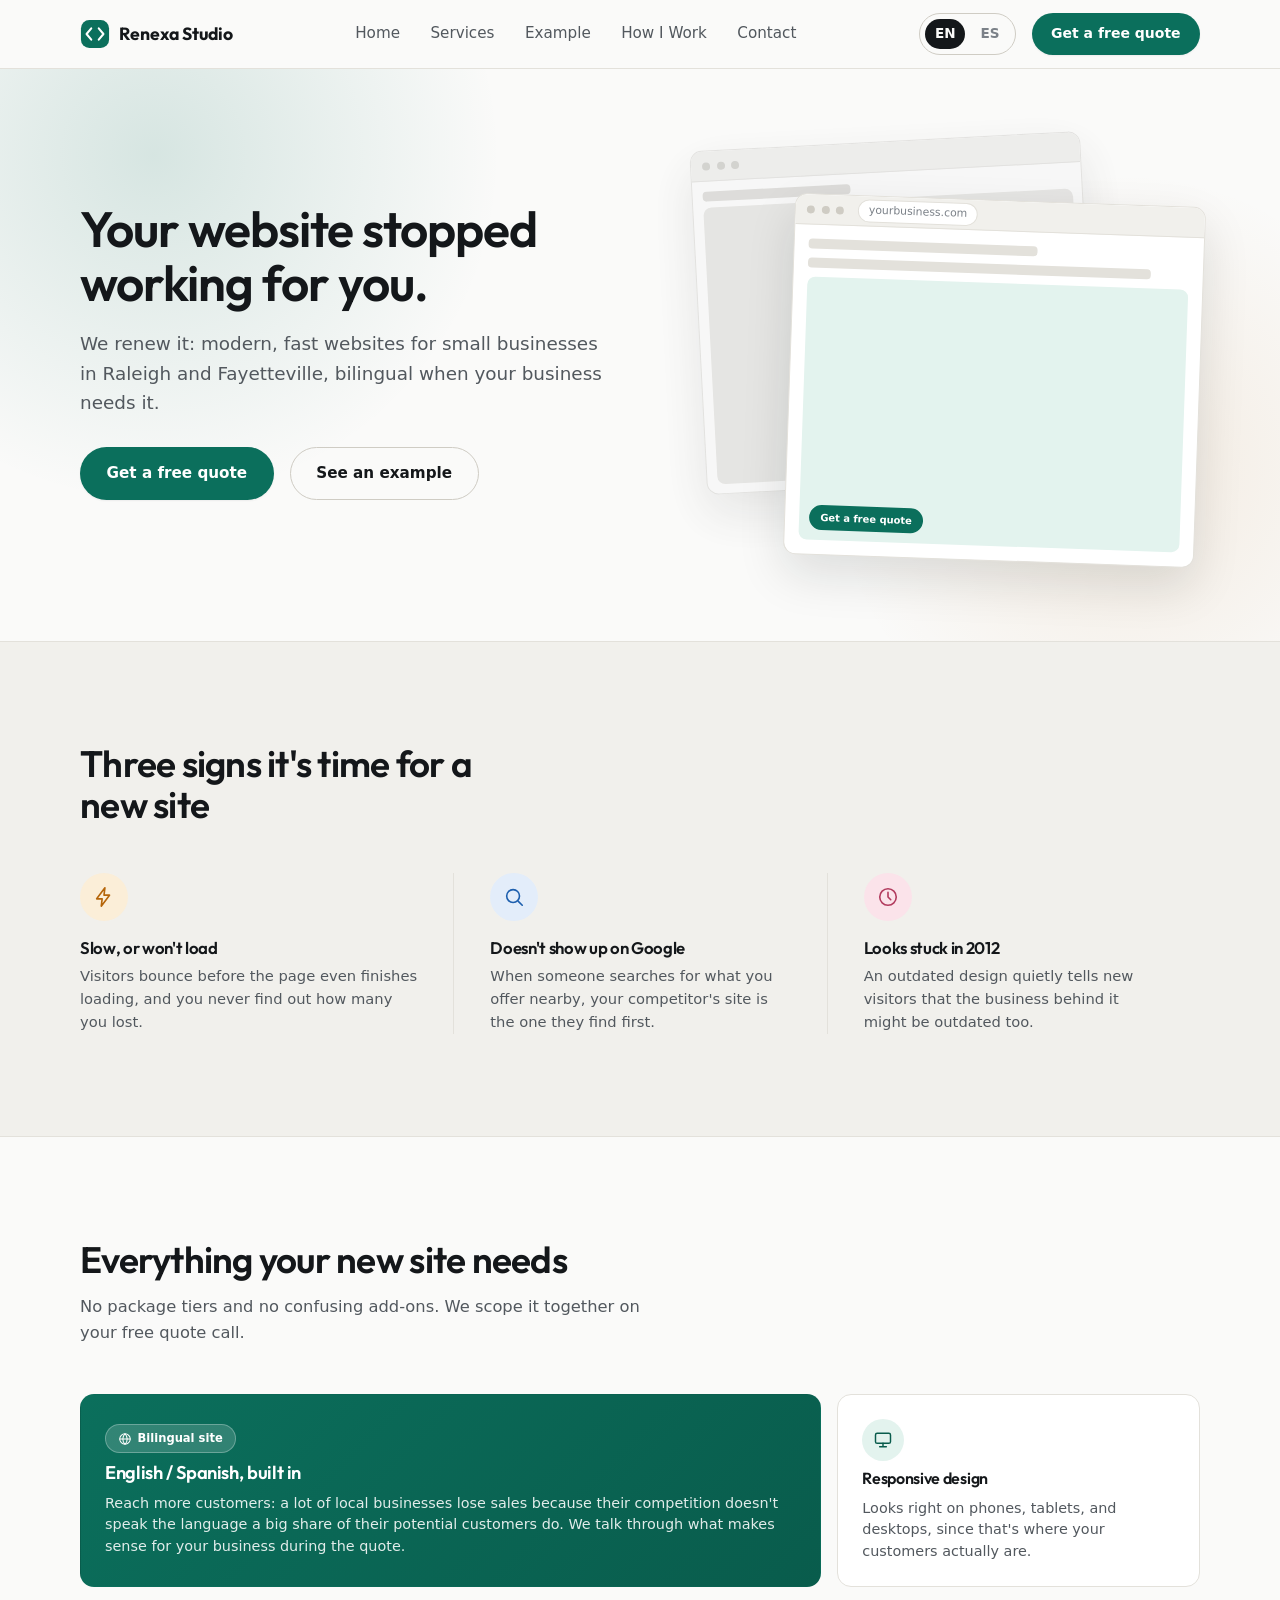
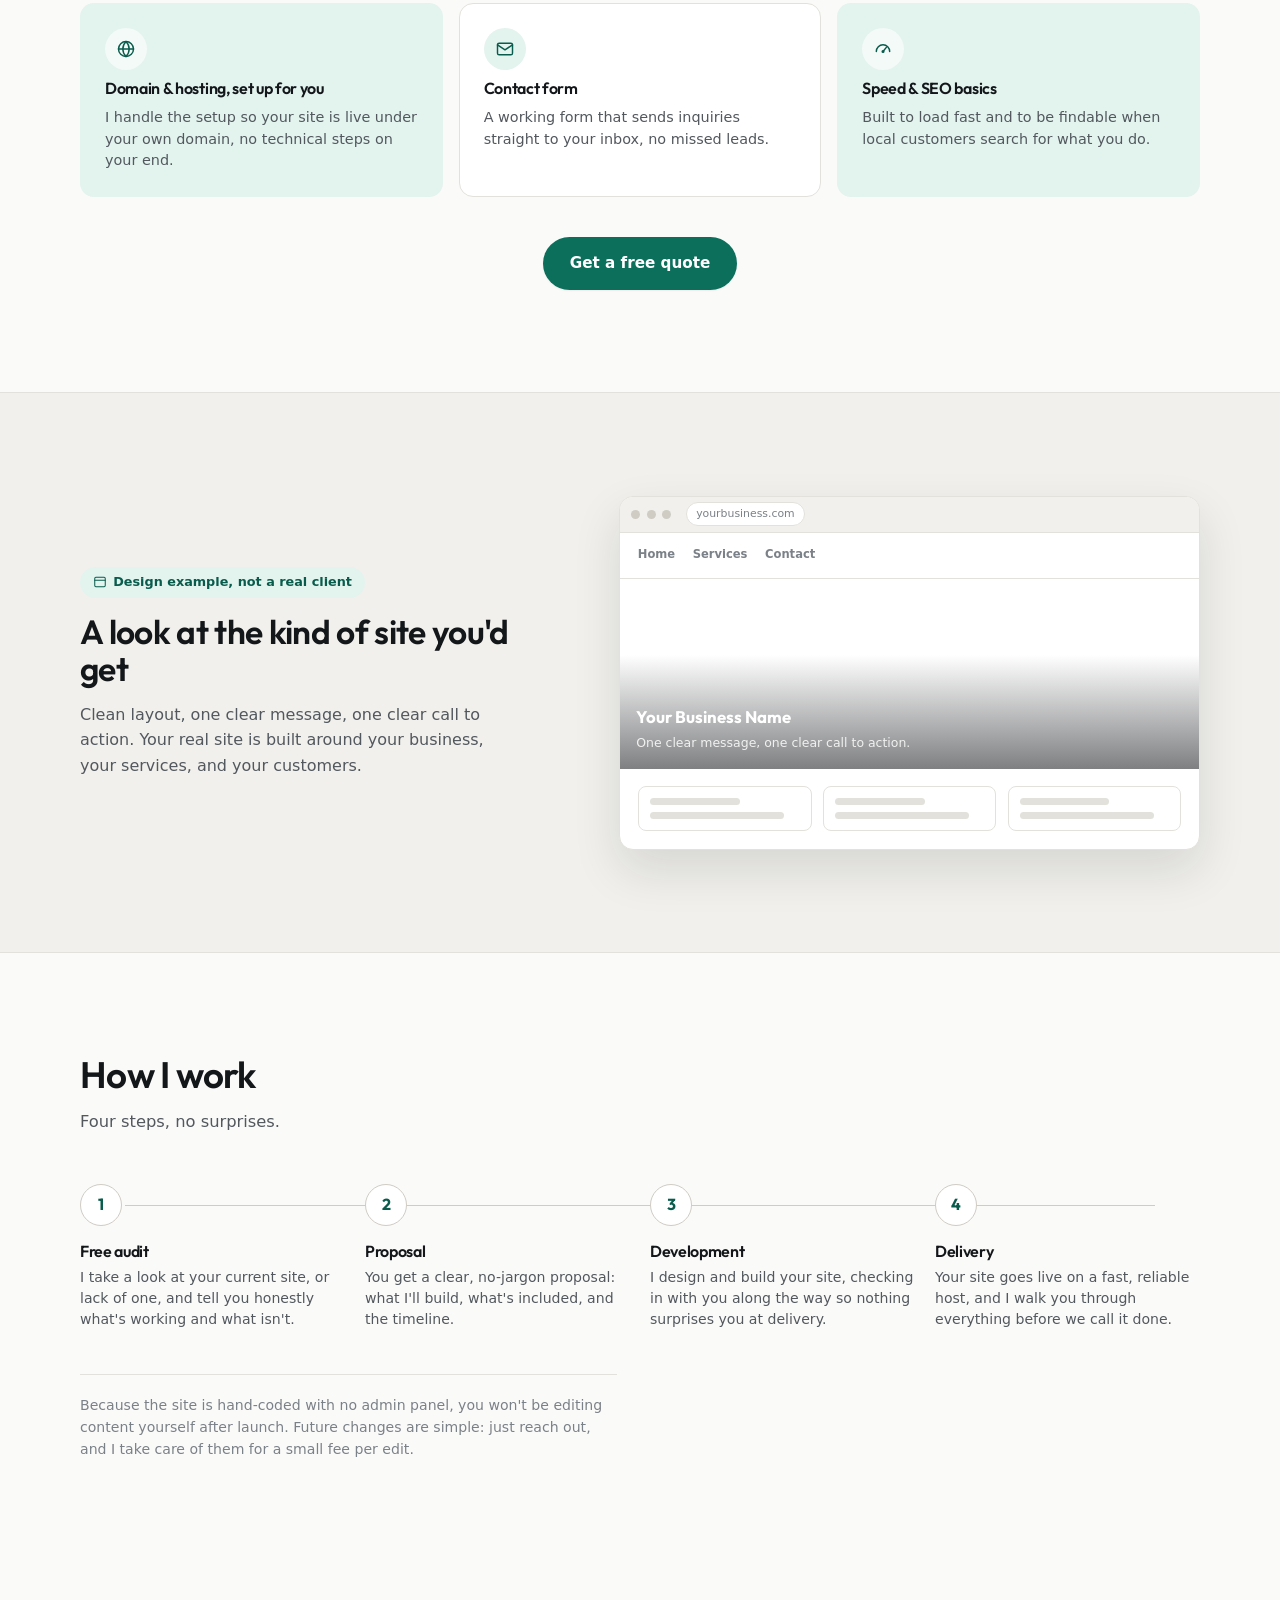
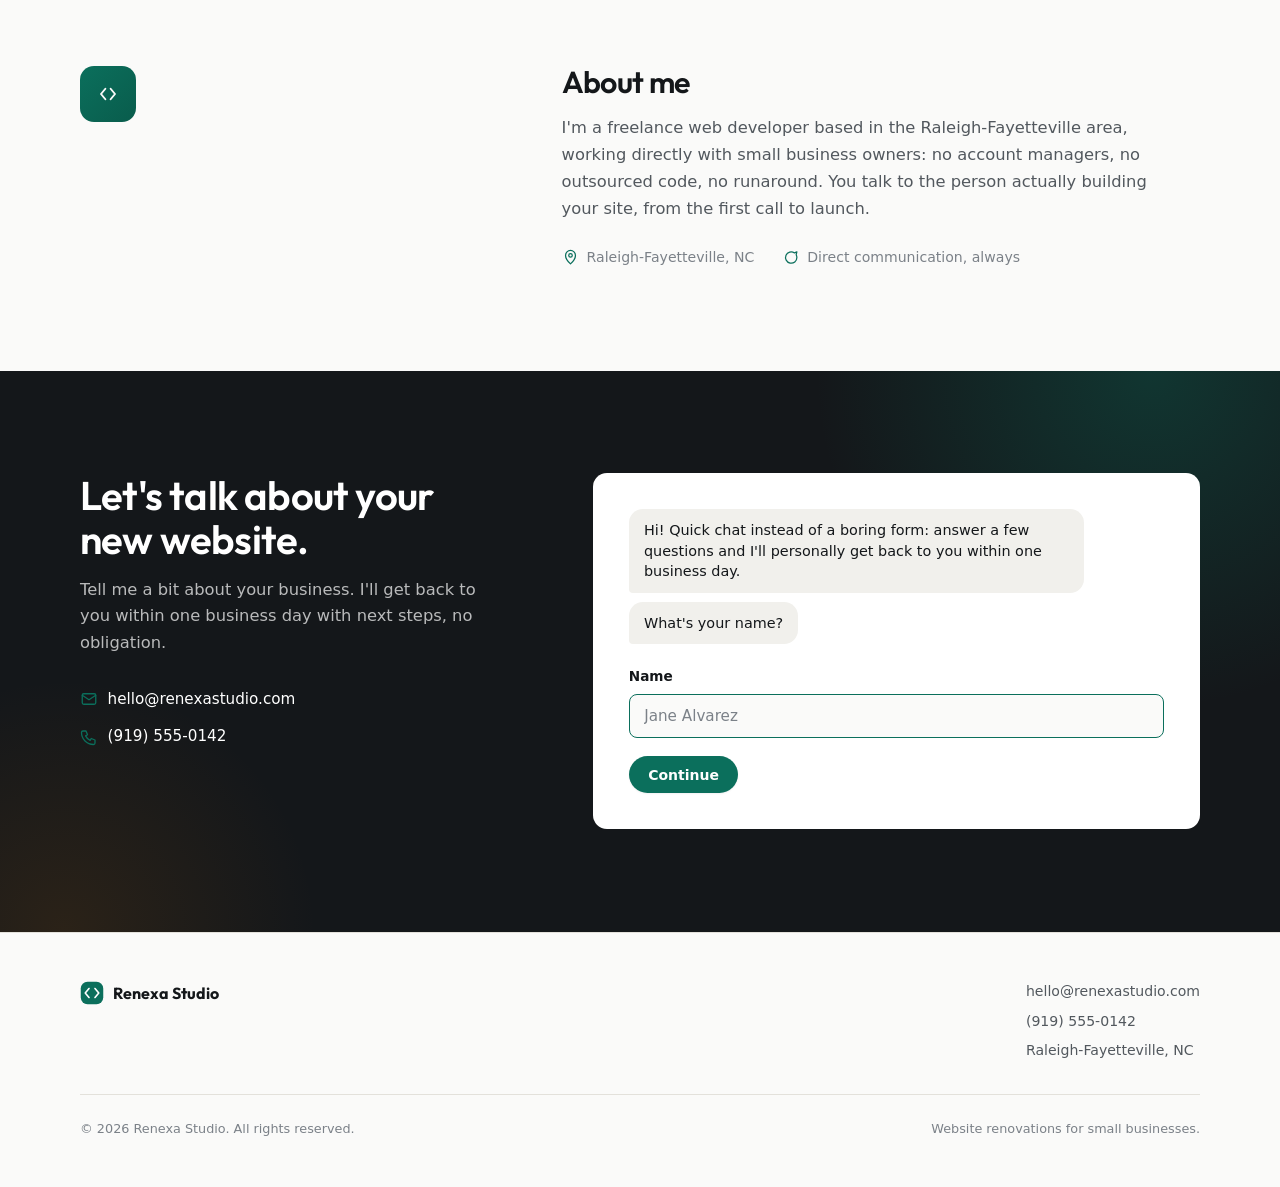
==== commit d2a52fe8: "Design review fixes: bento background variety, shape scale docs Two of the five service tiles now us" ====
--- a/index.html
+++ b/index.html
@@ -162,19 +162,19 @@
           <p>Looks right on phones, tablets, and desktops, since that's where your customers actually are.</p>
         </div>
 
+        <div class="bento-cell bento-cell--tint" data-reveal>
+          <div class="bento-icon">
+            <svg viewBox="0 0 24 24" fill="none" stroke="currentColor" stroke-width="1.75" stroke-linecap="round" stroke-linejoin="round" aria-hidden="true">
+              <circle cx="12" cy="12" r="9"/><path d="M3 12h18M12 3c2.5 2.6 3.8 5.7 3.8 9s-1.3 6.4-3.8 9c-2.5-2.6-3.8-5.7-3.8-9s1.3-6.4 3.8-9Z"/>
+            </svg>
+          </div>
+          <h3>Domain &amp; hosting, set up for you</h3>
+          <p>I handle the setup so your site is live under your own domain, no technical steps on your end.</p>
+        </div>
+
         <div class="bento-cell" data-reveal>
           <div class="bento-icon">
             <svg viewBox="0 0 24 24" fill="none" stroke="currentColor" stroke-width="1.75" stroke-linecap="round" stroke-linejoin="round" aria-hidden="true">
-              <circle cx="12" cy="12" r="9"/><path d="M3 12h18M12 3c2.5 2.6 3.8 5.7 3.8 9s-1.3 6.4-3.8 9c-2.5-2.6-3.8-5.7-3.8-9s1.3-6.4 3.8-9Z"/>
-            </svg>
-          </div>
-          <h3>Domain &amp; hosting, set up for you</h3>
-          <p>I handle the setup so your site is live under your own domain, no technical steps on your end.</p>
-        </div>
-
-        <div class="bento-cell" data-reveal>
-          <div class="bento-icon">
-            <svg viewBox="0 0 24 24" fill="none" stroke="currentColor" stroke-width="1.75" stroke-linecap="round" stroke-linejoin="round" aria-hidden="true">
               <rect x="3" y="5" width="18" height="14" rx="2"/><path d="m3 7 9 6 9-6"/>
             </svg>
           </div>
@@ -182,7 +182,7 @@
           <p>A working form that sends inquiries straight to your inbox, no missed leads.</p>
         </div>
 
-        <div class="bento-cell" data-reveal>
+        <div class="bento-cell bento-cell--tint" data-reveal>
           <div class="bento-icon">
             <svg viewBox="0 0 24 24" fill="none" stroke="currentColor" stroke-width="1.75" stroke-linecap="round" stroke-linejoin="round" aria-hidden="true">
               <path d="M4 15a8 8 0 0 1 16 0"/><path d="M12 15l4-5"/><circle cx="12" cy="15" r="1"/>
--- a/css/style.css
+++ b/css/style.css
@@ -1,7 +1,8 @@
 /* ============================================================
    Renexa Studio — design tokens & base
    Shape rule: buttons/badges = full pill, cards/panels = 14px,
-   inputs = 8px, browser-mockup frame = 12px. No other radii used.
+   inputs = 8px, browser-mockup frame = 12px, small icon chips
+   (problem/bento icons, ~42-48px) = full circle. No other radii used.
    ============================================================ */
 
 @font-face {
@@ -522,6 +523,12 @@
   line-height: 1.5;
 }
 
+.bento-cell--tint {
+  background: var(--accent-soft);
+  border-color: transparent;
+}
+.bento-cell--tint .bento-icon { background: rgba(255, 255, 255, 0.6); }
+
 .bento-featured {
   grid-column: span 2;
   grid-row: span 1;
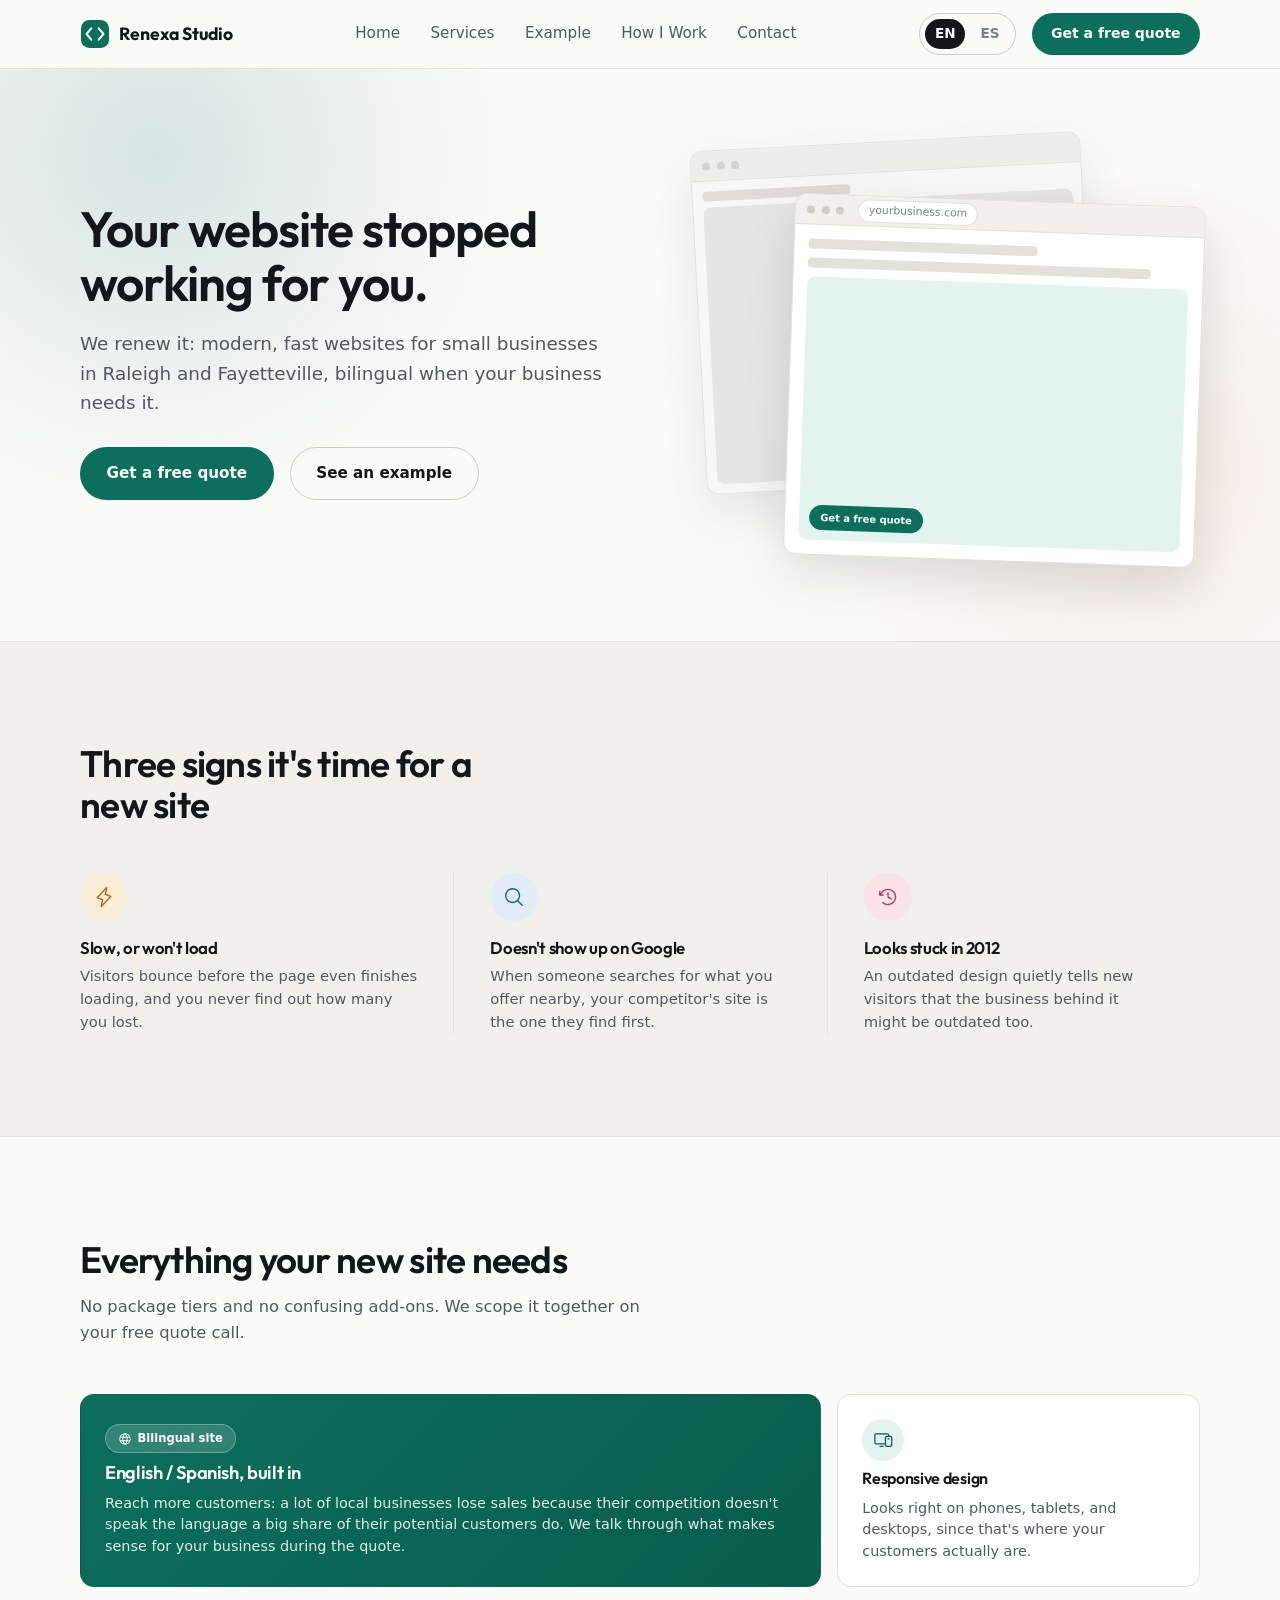
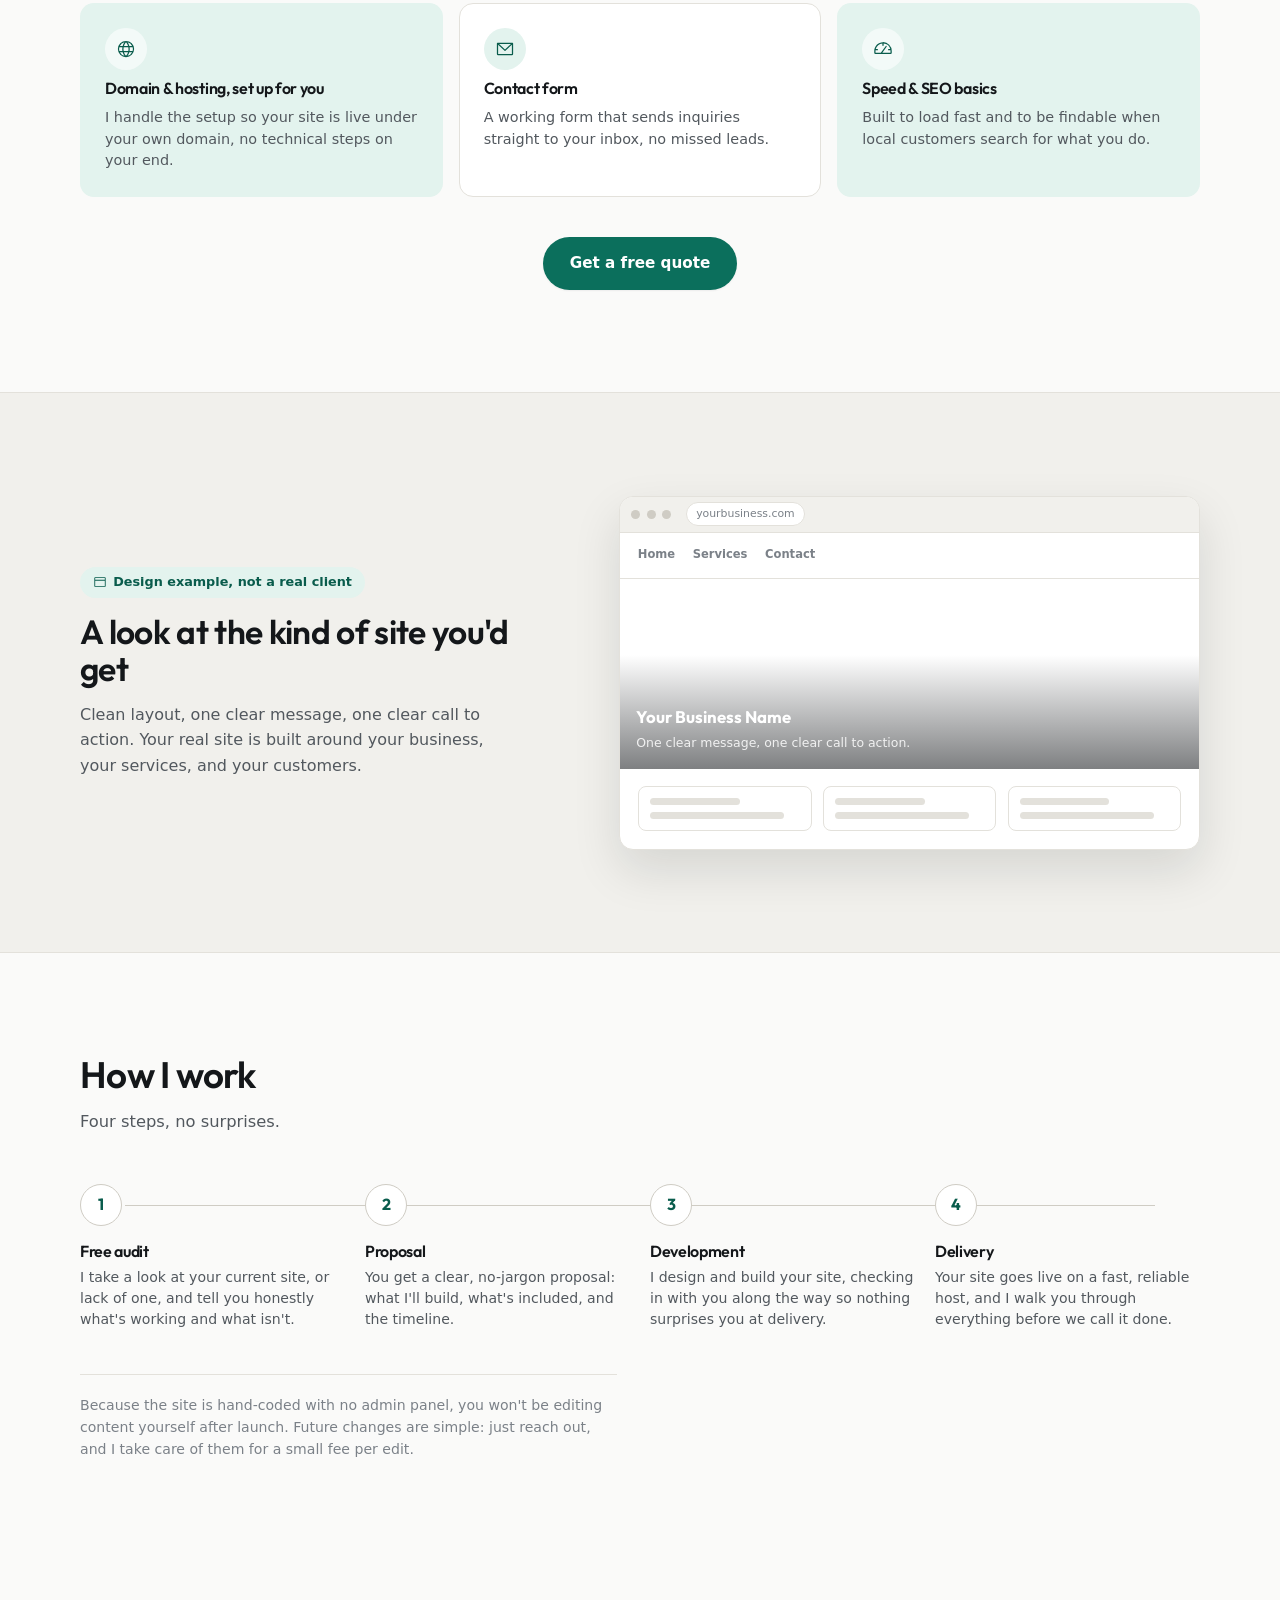
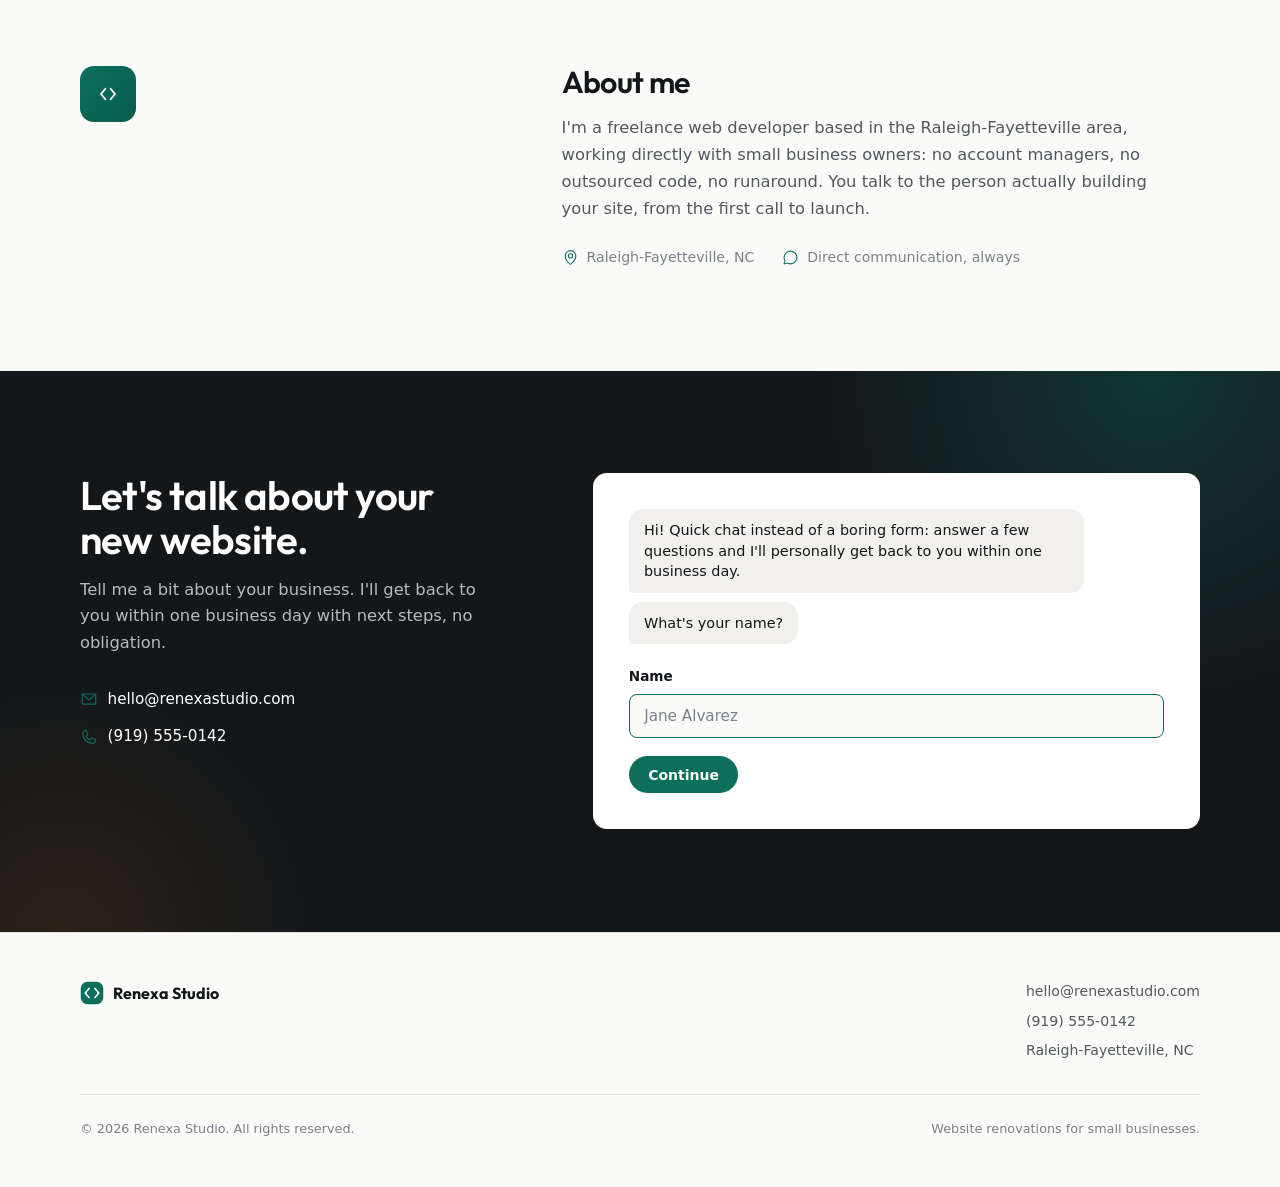
==== commit a4d2676e: "Swap hand-drawn icons for Phosphor Icons Replaces all 14 hand-drawn stroke icons with real Phosphor " ====
--- a/index.html
+++ b/index.html
@@ -45,8 +45,8 @@
       </div>
       <a href="#contact" class="btn btn-primary btn-sm">Get a free quote</a>
       <button class="nav-toggle" aria-label="Open menu" aria-expanded="false">
-        <svg viewBox="0 0 24 24" fill="none" stroke="currentColor" stroke-width="1.75" stroke-linecap="round" aria-hidden="true">
-          <path d="M3 6h18M3 12h18M3 18h18"/>
+        <svg viewBox="0 0 256 256" fill="currentColor" aria-hidden="true">
+          <path d="M224,128a8,8,0,0,1-8,8H40a8,8,0,0,1,0-16H216A8,8,0,0,1,224,128ZM40,72H216a8,8,0,0,0,0-16H40a8,8,0,0,0,0,16ZM216,184H40a8,8,0,0,0,0,16H216a8,8,0,0,0,0-16Z"/>
         </svg>
       </button>
     </div>
@@ -103,8 +103,8 @@
       <div class="problem-grid">
         <div class="problem-item" data-reveal>
           <div class="problem-icon problem-icon--amber">
-            <svg viewBox="0 0 24 24" fill="none" stroke="currentColor" stroke-width="1.75" stroke-linecap="round" stroke-linejoin="round" aria-hidden="true">
-              <path d="M13 2 4 14h6l-1 8 9-12h-6l1-8Z"/>
+            <svg viewBox="0 0 256 256" fill="currentColor" aria-hidden="true">
+              <path d="M215.79,118.17a8,8,0,0,0-5-5.66L153.18,90.9l14.66-73.33a8,8,0,0,0-13.69-7l-112,120a8,8,0,0,0,3,13l57.63,21.61L88.16,238.43a8,8,0,0,0,13.69,7l112-120A8,8,0,0,0,215.79,118.17ZM109.37,214l10.47-52.38a8,8,0,0,0-5-9.06L62,132.71l84.62-90.66L136.16,94.43a8,8,0,0,0,5,9.06l52.8,19.8Z"/>
             </svg>
           </div>
           <h3>Slow, or won't load</h3>
@@ -112,8 +112,8 @@
         </div>
         <div class="problem-item" data-reveal>
           <div class="problem-icon problem-icon--blue">
-            <svg viewBox="0 0 24 24" fill="none" stroke="currentColor" stroke-width="1.75" stroke-linecap="round" stroke-linejoin="round" aria-hidden="true">
-              <circle cx="11" cy="11" r="7"/><path d="m21 21-4.3-4.3"/>
+            <svg viewBox="0 0 256 256" fill="currentColor" aria-hidden="true">
+              <path d="M229.66,218.34l-50.07-50.06a88.11,88.11,0,1,0-11.31,11.31l50.06,50.07a8,8,0,0,0,11.32-11.32ZM40,112a72,72,0,1,1,72,72A72.08,72.08,0,0,1,40,112Z"/>
             </svg>
           </div>
           <h3>Doesn't show up on Google</h3>
@@ -121,8 +121,8 @@
         </div>
         <div class="problem-item" data-reveal>
           <div class="problem-icon problem-icon--rose">
-            <svg viewBox="0 0 24 24" fill="none" stroke="currentColor" stroke-width="1.75" stroke-linecap="round" stroke-linejoin="round" aria-hidden="true">
-              <circle cx="12" cy="12" r="9"/><path d="M12 7v5l3 3"/>
+            <svg viewBox="0 0 256 256" fill="currentColor" aria-hidden="true">
+              <path d="M136,80v43.47l36.12,21.67a8,8,0,0,1-8.24,13.72l-40-24A8,8,0,0,1,120,128V80a8,8,0,0,1,16,0Zm-8-48A95.44,95.44,0,0,0,60.08,60.15C52.81,67.51,46.35,74.59,40,82V64a8,8,0,0,0-16,0v40a8,8,0,0,0,8,8H72a8,8,0,0,0,0-16H49c7.15-8.42,14.27-16.35,22.39-24.57a80,80,0,1,1,1.66,114.75,8,8,0,1,0-11,11.64A96,96,0,1,0,128,32Z"/>
             </svg>
           </div>
           <h3>Looks stuck in 2012</h3>
@@ -143,8 +143,8 @@
       <div class="bento">
         <div class="bento-cell bento-featured" data-reveal>
           <span class="bento-badge">
-            <svg viewBox="0 0 24 24" fill="none" stroke="currentColor" stroke-width="1.75" stroke-linecap="round" stroke-linejoin="round" aria-hidden="true" width="14" height="14">
-              <circle cx="12" cy="12" r="9"/><path d="M3 12h18M12 3c2.5 2.6 3.8 5.7 3.8 9s-1.3 6.4-3.8 9c-2.5-2.6-3.8-5.7-3.8-9s1.3-6.4 3.8-9Z"/>
+            <svg viewBox="0 0 256 256" fill="currentColor" aria-hidden="true" width="14" height="14">
+              <path d="M128,24h0A104,104,0,1,0,232,128,104.12,104.12,0,0,0,128,24Zm88,104a87.61,87.61,0,0,1-3.33,24H174.16a157.44,157.44,0,0,0,0-48h38.51A87.61,87.61,0,0,1,216,128ZM102,168H154a115.11,115.11,0,0,1-26,45A115.27,115.27,0,0,1,102,168Zm-3.9-16a140.84,140.84,0,0,1,0-48h59.88a140.84,140.84,0,0,1,0,48ZM40,128a87.61,87.61,0,0,1,3.33-24H81.84a157.44,157.44,0,0,0,0,48H43.33A87.61,87.61,0,0,1,40,128ZM154,88H102a115.11,115.11,0,0,1,26-45A115.27,115.27,0,0,1,154,88Zm52.33,0H170.71a135.28,135.28,0,0,0-22.3-45.6A88.29,88.29,0,0,1,206.37,88ZM107.59,42.4A135.28,135.28,0,0,0,85.29,88H49.63A88.29,88.29,0,0,1,107.59,42.4ZM49.63,168H85.29a135.28,135.28,0,0,0,22.3,45.6A88.29,88.29,0,0,1,49.63,168Zm98.78,45.6a135.28,135.28,0,0,0,22.3-45.6h35.66A88.29,88.29,0,0,1,148.41,213.6Z"/>
             </svg>
             Bilingual site
           </span>
@@ -154,8 +154,8 @@
 
         <div class="bento-cell" data-reveal>
           <div class="bento-icon">
-            <svg viewBox="0 0 24 24" fill="none" stroke="currentColor" stroke-width="1.75" stroke-linecap="round" stroke-linejoin="round" aria-hidden="true">
-              <rect x="3" y="4" width="18" height="12" rx="2"/><path d="M8 20h8M12 16v4"/>
+            <svg viewBox="0 0 256 256" fill="currentColor" aria-hidden="true">
+              <path d="M224,72H208V64a24,24,0,0,0-24-24H40A24,24,0,0,0,16,64v96a24,24,0,0,0,24,24H152v8a24,24,0,0,0,24,24h48a24,24,0,0,0,24-24V96A24,24,0,0,0,224,72ZM40,168a8,8,0,0,1-8-8V64a8,8,0,0,1,8-8H184a8,8,0,0,1,8,8v8H176a24,24,0,0,0-24,24v72Zm192,24a8,8,0,0,1-8,8H176a8,8,0,0,1-8-8V96a8,8,0,0,1,8-8h48a8,8,0,0,1,8,8Zm-96,16a8,8,0,0,1-8,8H88a8,8,0,0,1,0-16h40A8,8,0,0,1,136,208Zm80-96a8,8,0,0,1-8,8H192a8,8,0,0,1,0-16h16A8,8,0,0,1,216,112Z"/>
             </svg>
           </div>
           <h3>Responsive design</h3>
@@ -164,8 +164,8 @@
 
         <div class="bento-cell bento-cell--tint" data-reveal>
           <div class="bento-icon">
-            <svg viewBox="0 0 24 24" fill="none" stroke="currentColor" stroke-width="1.75" stroke-linecap="round" stroke-linejoin="round" aria-hidden="true">
-              <circle cx="12" cy="12" r="9"/><path d="M3 12h18M12 3c2.5 2.6 3.8 5.7 3.8 9s-1.3 6.4-3.8 9c-2.5-2.6-3.8-5.7-3.8-9s1.3-6.4 3.8-9Z"/>
+            <svg viewBox="0 0 256 256" fill="currentColor" aria-hidden="true">
+              <path d="M128,24h0A104,104,0,1,0,232,128,104.12,104.12,0,0,0,128,24Zm88,104a87.61,87.61,0,0,1-3.33,24H174.16a157.44,157.44,0,0,0,0-48h38.51A87.61,87.61,0,0,1,216,128ZM102,168H154a115.11,115.11,0,0,1-26,45A115.27,115.27,0,0,1,102,168Zm-3.9-16a140.84,140.84,0,0,1,0-48h59.88a140.84,140.84,0,0,1,0,48ZM40,128a87.61,87.61,0,0,1,3.33-24H81.84a157.44,157.44,0,0,0,0,48H43.33A87.61,87.61,0,0,1,40,128ZM154,88H102a115.11,115.11,0,0,1,26-45A115.27,115.27,0,0,1,154,88Zm52.33,0H170.71a135.28,135.28,0,0,0-22.3-45.6A88.29,88.29,0,0,1,206.37,88ZM107.59,42.4A135.28,135.28,0,0,0,85.29,88H49.63A88.29,88.29,0,0,1,107.59,42.4ZM49.63,168H85.29a135.28,135.28,0,0,0,22.3,45.6A88.29,88.29,0,0,1,49.63,168Zm98.78,45.6a135.28,135.28,0,0,0,22.3-45.6h35.66A88.29,88.29,0,0,1,148.41,213.6Z"/>
             </svg>
           </div>
           <h3>Domain &amp; hosting, set up for you</h3>
@@ -174,8 +174,8 @@
 
         <div class="bento-cell" data-reveal>
           <div class="bento-icon">
-            <svg viewBox="0 0 24 24" fill="none" stroke="currentColor" stroke-width="1.75" stroke-linecap="round" stroke-linejoin="round" aria-hidden="true">
-              <rect x="3" y="5" width="18" height="14" rx="2"/><path d="m3 7 9 6 9-6"/>
+            <svg viewBox="0 0 256 256" fill="currentColor" aria-hidden="true">
+              <path d="M224,48H32a8,8,0,0,0-8,8V192a16,16,0,0,0,16,16H216a16,16,0,0,0,16-16V56A8,8,0,0,0,224,48ZM203.43,64,128,133.15,52.57,64ZM216,192H40V74.19l82.59,75.71a8,8,0,0,0,10.82,0L216,74.19V192Z"/>
             </svg>
           </div>
           <h3>Contact form</h3>
@@ -184,8 +184,8 @@
 
         <div class="bento-cell bento-cell--tint" data-reveal>
           <div class="bento-icon">
-            <svg viewBox="0 0 24 24" fill="none" stroke="currentColor" stroke-width="1.75" stroke-linecap="round" stroke-linejoin="round" aria-hidden="true">
-              <path d="M4 15a8 8 0 0 1 16 0"/><path d="M12 15l4-5"/><circle cx="12" cy="15" r="1"/>
+            <svg viewBox="0 0 256 256" fill="currentColor" aria-hidden="true">
+              <path d="M207.06,72.67A111.24,111.24,0,0,0,128,40h-.4C66.07,40.21,16,91,16,153.13V176a16,16,0,0,0,16,16H224a16,16,0,0,0,16-16V152A111.25,111.25,0,0,0,207.06,72.67ZM224,176H119.71l54.76-75.3a8,8,0,0,0-12.94-9.42L99.92,176H32V153.13c0-3.08.15-6.12.43-9.13H56a8,8,0,0,0,0-16H35.27c10.32-38.86,44-68.24,84.73-71.66V80a8,8,0,0,0,16,0V56.33A96.14,96.14,0,0,1,221,128H200a8,8,0,0,0,0,16h23.67c.21,2.65.33,5.31.33,8Z"/>
             </svg>
           </div>
           <h3>Speed &amp; SEO basics</h3>
@@ -204,8 +204,8 @@
     <div class="container">
       <div class="example-copy" data-reveal>
         <span class="example-label">
-          <svg viewBox="0 0 24 24" fill="none" stroke="currentColor" stroke-width="1.75" stroke-linecap="round" stroke-linejoin="round" width="14" height="14" aria-hidden="true">
-            <rect x="3" y="4" width="18" height="16" rx="2"/><path d="M3 9h18"/>
+          <svg viewBox="0 0 256 256" fill="currentColor" width="14" height="14" aria-hidden="true">
+            <path d="M216,40H40A16,16,0,0,0,24,56V200a16,16,0,0,0,16,16H216a16,16,0,0,0,16-16V56A16,16,0,0,0,216,40Zm0,16V88H40V56Zm0,144H40V104H216v96Z"/>
           </svg>
           Design example, not a real client
         </span>
@@ -294,14 +294,14 @@
         <p>I'm a freelance web developer based in the Raleigh-Fayetteville area, working directly with small business owners: no account managers, no outsourced code, no runaround. You talk to the person actually building your site, from the first call to launch.</p>
         <div class="about-meta">
           <span class="about-meta-item">
-            <svg viewBox="0 0 24 24" fill="none" stroke="currentColor" stroke-width="1.75" stroke-linecap="round" stroke-linejoin="round" aria-hidden="true">
-              <path d="M12 21s7-6.5 7-12a7 7 0 1 0-14 0c0 5.5 7 12 7 12Z"/><circle cx="12" cy="9" r="2.5"/>
+            <svg viewBox="0 0 256 256" fill="currentColor" aria-hidden="true">
+              <path d="M128,16a88.1,88.1,0,0,0-88,88c0,31.4,14.51,64.68,42,96.25a254.19,254.19,0,0,0,41.45,38.3,8,8,0,0,0,9.18,0A254.19,254.19,0,0,0,174,200.25c27.45-31.57,42-64.85,42-96.25A88.1,88.1,0,0,0,128,16Zm0,206c-16.53-13-72-60.75-72-118a72,72,0,0,1,144,0C200,161.23,144.53,209,128,222Zm0-158a40,40,0,1,0,40,40A40,40,0,0,0,128,64Zm0,64a24,24,0,1,1,24-24A24,24,0,0,1,128,128Z"/>
             </svg>
             Raleigh-Fayetteville, NC
           </span>
           <span class="about-meta-item">
-            <svg viewBox="0 0 24 24" fill="none" stroke="currentColor" stroke-width="1.75" stroke-linecap="round" stroke-linejoin="round" aria-hidden="true">
-              <path d="M21 12a8 8 0 1 1-3.4-6.5L21 4l-1 4.2A8 8 0 0 1 21 12Z"/>
+            <svg viewBox="0 0 256 256" fill="currentColor" aria-hidden="true">
+              <path d="M128,24A104,104,0,0,0,36.18,176.88L24.83,210.93a16,16,0,0,0,20.24,20.24l34.05-11.35A104,104,0,1,0,128,24Zm0,192a87.87,87.87,0,0,1-44.06-11.81,8,8,0,0,0-6.54-.67L40,216,52.47,178.6a8,8,0,0,0-.66-6.54A88,88,0,1,1,128,216Z"/>
             </svg>
             Direct communication, always
           </span>
@@ -318,11 +318,11 @@
         <p>Tell me a bit about your business. I'll get back to you within one business day with next steps, no obligation.</p>
         <div class="contact-direct">
           <a href="mailto:hello@renexastudio.com">
-            <svg viewBox="0 0 24 24" fill="none" stroke="currentColor" stroke-width="1.75" stroke-linecap="round" stroke-linejoin="round" aria-hidden="true"><rect x="3" y="5" width="18" height="14" rx="2"/><path d="m3 7 9 6 9-6"/></svg>
+            <svg viewBox="0 0 256 256" fill="currentColor" aria-hidden="true"><path d="M224,48H32a8,8,0,0,0-8,8V192a16,16,0,0,0,16,16H216a16,16,0,0,0,16-16V56A8,8,0,0,0,224,48ZM203.43,64,128,133.15,52.57,64ZM216,192H40V74.19l82.59,75.71a8,8,0,0,0,10.82,0L216,74.19V192Z"/></svg>
             hello@renexastudio.com
           </a>
           <a href="tel:+19195550142">
-            <svg viewBox="0 0 24 24" fill="none" stroke="currentColor" stroke-width="1.75" stroke-linecap="round" stroke-linejoin="round" aria-hidden="true"><path d="M4 4h4l2 5-2.5 1.5a12 12 0 0 0 6 6L15 14l5 2v4a2 2 0 0 1-2 2A16 16 0 0 1 2 6a2 2 0 0 1 2-2Z"/></svg>
+            <svg viewBox="0 0 256 256" fill="currentColor" aria-hidden="true"><path d="M222.37,158.46l-47.11-21.11-.13-.06a16,16,0,0,0-15.17,1.4,8.12,8.12,0,0,0-.75.56L134.87,160c-15.42-7.49-31.34-23.29-38.83-38.51l20.78-24.71c.2-.25.39-.5.57-.77a16,16,0,0,0,1.32-15.06l0-.12L97.54,33.64a16,16,0,0,0-16.62-9.52A56.26,56.26,0,0,0,32,80c0,79.4,64.6,144,144,144a56.26,56.26,0,0,0,55.88-48.92A16,16,0,0,0,222.37,158.46ZM176,208A128.14,128.14,0,0,1,48,80,40.2,40.2,0,0,1,82.87,40a.61.61,0,0,0,0,.12l21,47L83.2,111.86a6.13,6.13,0,0,0-.57.77,16,16,0,0,0-1,15.7c9.06,18.53,27.73,37.06,46.46,46.11a16,16,0,0,0,15.75-1.14,8.44,8.44,0,0,0,.74-.56L168.89,152l47,21.05h0s.08,0,.11,0A40.21,40.21,0,0,1,176,208Z"/></svg>
             (919) 555-0142
           </a>
         </div>
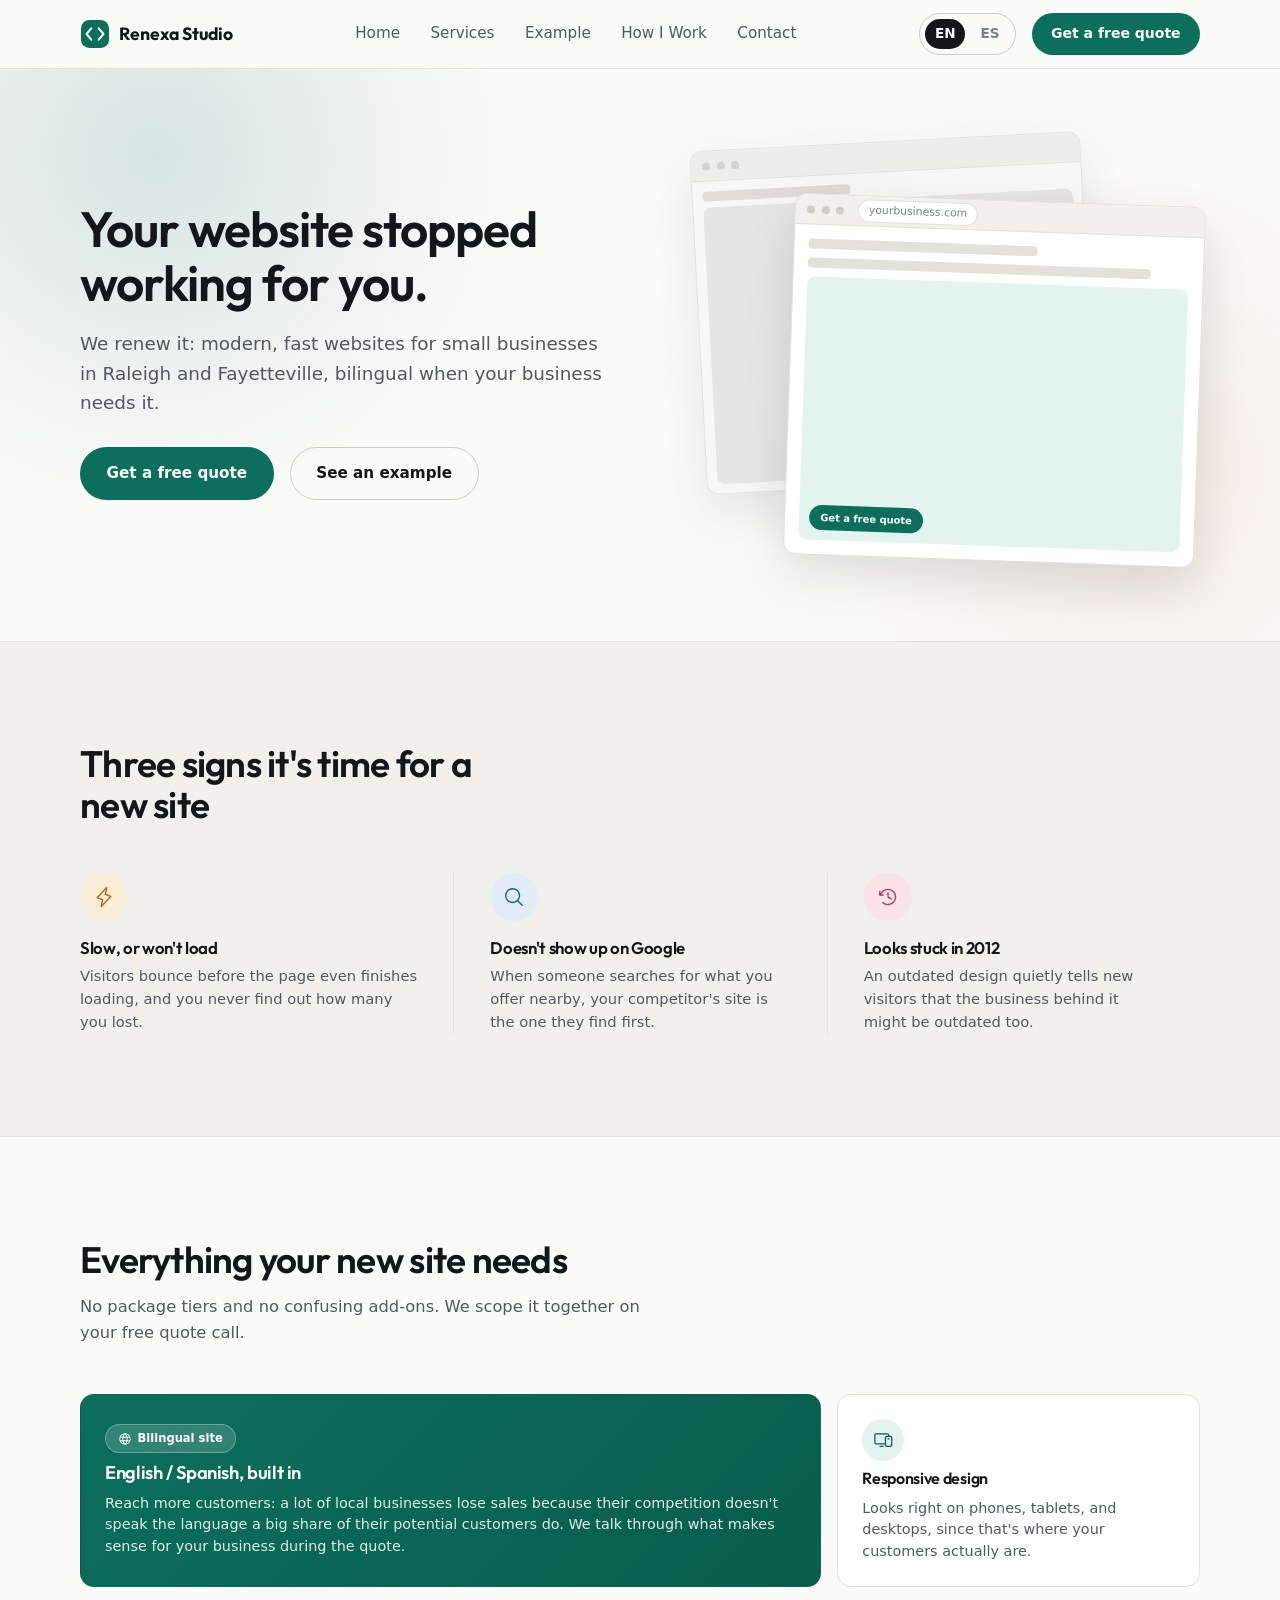
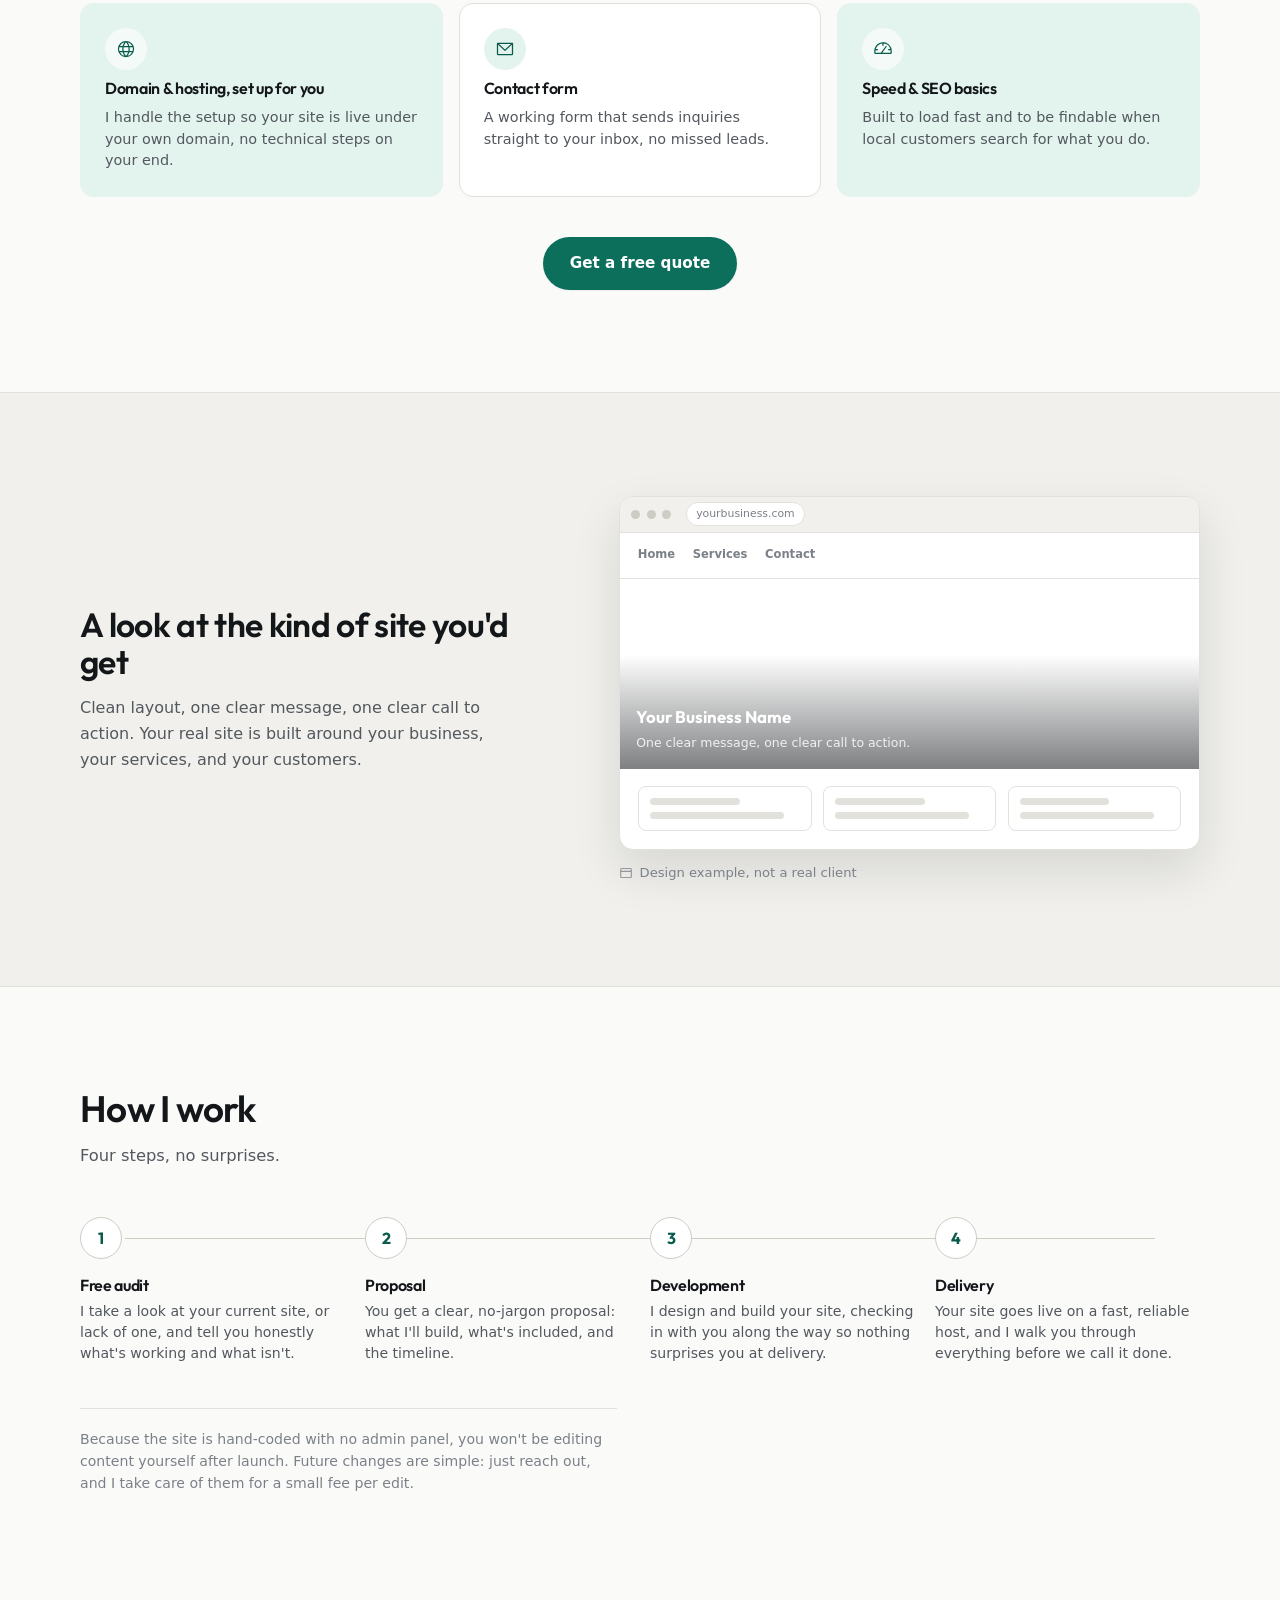
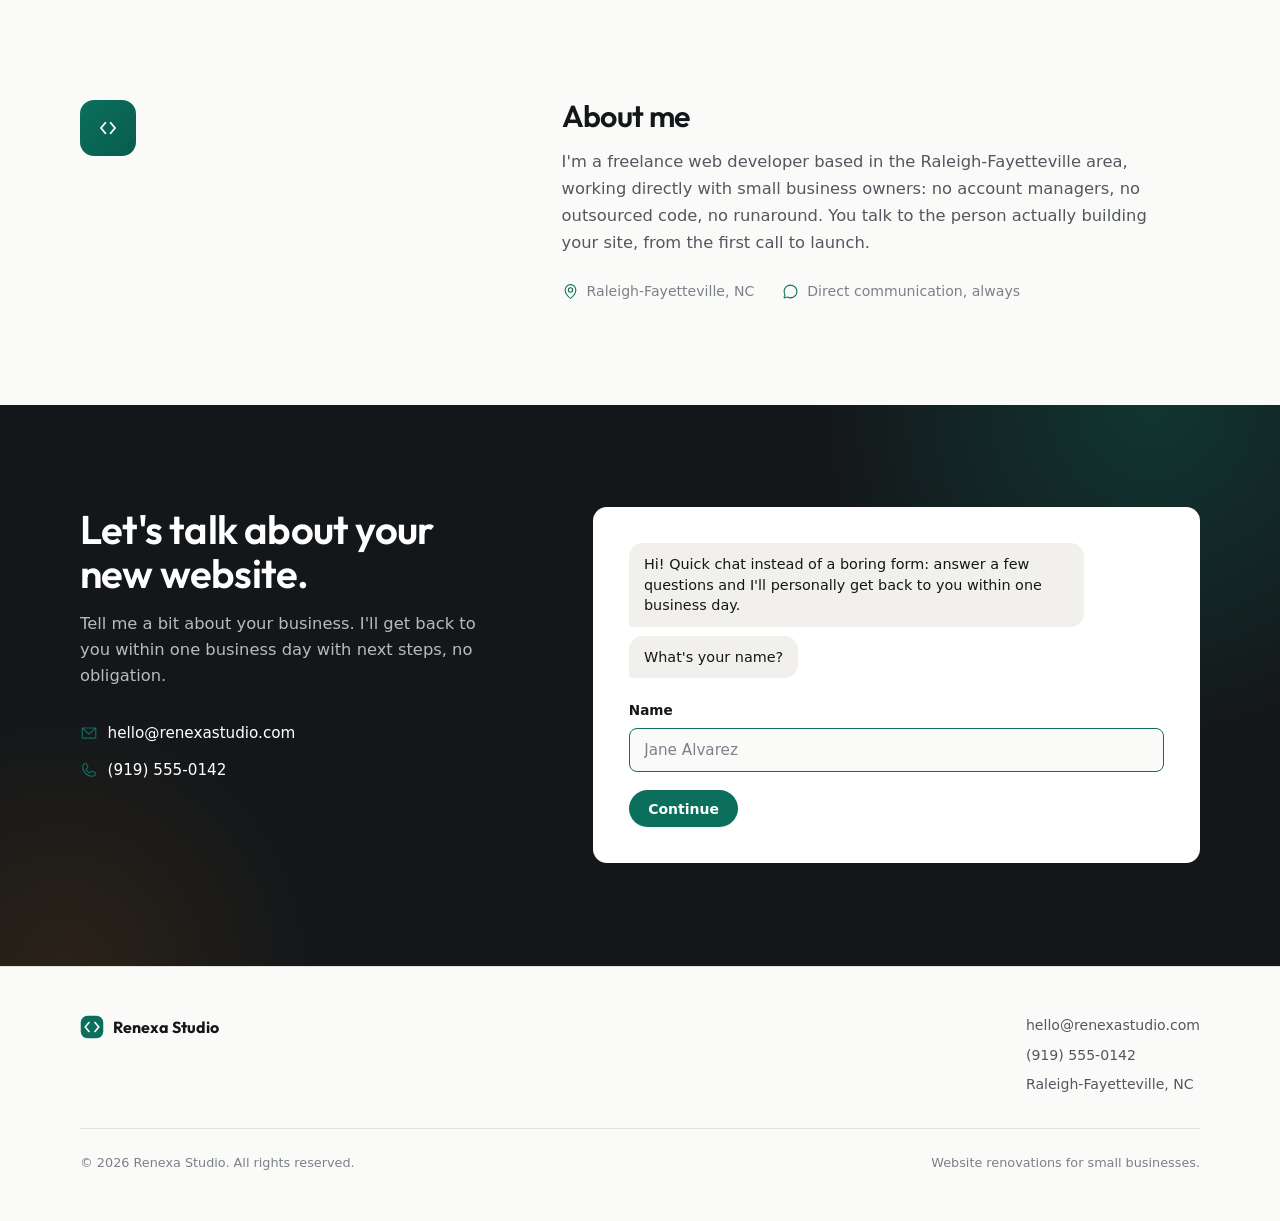
==== commit b53fef52: "Craft pass: theme browser surfaces, fix eyebrow pattern Selection highlight, input caret, and the sc" ====
--- a/index.html
+++ b/index.html
@@ -67,7 +67,7 @@
         </div>
       </div>
 
-      <div class="hero-visual" data-reveal>
+      <div class="hero-visual">
         <div class="mockup mockup-back" aria-hidden="true">
           <div class="mockup-bar">
             <span class="mockup-dot"></span><span class="mockup-dot"></span><span class="mockup-dot"></span>
@@ -203,44 +203,46 @@
   <section class="example" id="example">
     <div class="container">
       <div class="example-copy" data-reveal>
-        <span class="example-label">
+        <h2>A look at the kind of site you'd get</h2>
+        <p>Clean layout, one clear message, one clear call to action. Your real site is built around your business, your services, and your customers.</p>
+      </div>
+
+      <div class="example-figure" data-reveal>
+        <div class="example-mockup">
+          <div class="mockup-bar">
+            <span class="mockup-dot"></span><span class="mockup-dot"></span><span class="mockup-dot"></span>
+            <span class="mockup-url">yourbusiness.com</span>
+          </div>
+        <div class="example-nav">
+          <span>Home</span><span>Services</span><span>Contact</span>
+        </div>
+        <div class="example-hero" style="background-image:url('https://picsum.photos/seed/renexa-sample-storefront/900/500')">
+          <div class="example-hero-text">
+            <div class="eh-title">Your Business Name</div>
+            <div class="eh-sub">One clear message, one clear call to action.</div>
+          </div>
+        </div>
+        <div class="example-grid">
+          <div class="example-card">
+            <div class="mockup-line w-60"></div>
+            <div class="mockup-line w-90"></div>
+          </div>
+          <div class="example-card">
+            <div class="mockup-line w-60"></div>
+            <div class="mockup-line w-90"></div>
+          </div>
+          <div class="example-card">
+            <div class="mockup-line w-60"></div>
+            <div class="mockup-line w-90"></div>
+          </div>
+        </div>
+        </div>
+        <p class="example-caption">
           <svg viewBox="0 0 256 256" fill="currentColor" width="14" height="14" aria-hidden="true">
             <path d="M216,40H40A16,16,0,0,0,24,56V200a16,16,0,0,0,16,16H216a16,16,0,0,0,16-16V56A16,16,0,0,0,216,40Zm0,16V88H40V56Zm0,144H40V104H216v96Z"/>
           </svg>
           Design example, not a real client
-        </span>
-        <h2>A look at the kind of site you'd get</h2>
-        <p>Clean layout, one clear message, one clear call to action. Your real site is built around your business, your services, and your customers.</p>
-      </div>
-
-      <div class="example-mockup" data-reveal>
-        <div class="mockup-bar">
-          <span class="mockup-dot"></span><span class="mockup-dot"></span><span class="mockup-dot"></span>
-          <span class="mockup-url">yourbusiness.com</span>
-        </div>
-        <div class="example-nav">
-          <span>Home</span><span>Services</span><span>Contact</span>
-        </div>
-        <div class="example-hero" style="background-image:url('https://picsum.photos/seed/renexa-sample-storefront/900/500')">
-          <div class="example-hero-text">
-            <div class="eh-title">Your Business Name</div>
-            <div class="eh-sub">One clear message, one clear call to action.</div>
-          </div>
-        </div>
-        <div class="example-grid">
-          <div class="example-card">
-            <div class="mockup-line w-60"></div>
-            <div class="mockup-line w-90"></div>
-          </div>
-          <div class="example-card">
-            <div class="mockup-line w-60"></div>
-            <div class="mockup-line w-90"></div>
-          </div>
-          <div class="example-card">
-            <div class="mockup-line w-60"></div>
-            <div class="mockup-line w-90"></div>
-          </div>
-        </div>
+        </p>
       </div>
     </div>
   </section>
--- a/css/style.css
+++ b/css/style.css
@@ -54,9 +54,14 @@
   --r-input: 8px;
   --r-mock: 12px;
 
-  /* motion */
+  /* motion: --ease is for entering/exiting elements (scroll-reveal,
+     chat bubbles, the mobile menu). --ease-hover is for hover/color
+     changes, which read as sluggish under a strong ease-out curve.
+     --dur-fast is for interactive feedback (press, hover, focus);
+     genuine entrances use their own slower literal durations. */
   --ease: cubic-bezier(0.16, 1, 0.3, 1);
-  --dur: 0.4s;
+  --ease-hover: ease;
+  --dur-fast: 150ms;
 
   /* shadow, tinted toward ink, never pure black */
   --shadow-sm: 0 1px 2px rgba(20, 23, 26, 0.06);
@@ -69,7 +74,28 @@
 html {
   -webkit-text-size-adjust: 100%;
   scroll-behavior: smooth;
-}
+  scrollbar-color: var(--line-strong) var(--paper-alt);
+}
+
+/* Browser surfaces we didn't draw, themed from the palette instead of
+   left at browser defaults: selection, caret, scrollbar. */
+::selection {
+  background: var(--accent);
+  color: #fff;
+}
+
+input, textarea {
+  caret-color: var(--accent);
+}
+
+::-webkit-scrollbar { width: 11px; height: 11px; }
+::-webkit-scrollbar-track { background: var(--paper-alt); }
+::-webkit-scrollbar-thumb {
+  background: var(--line-strong);
+  border-radius: var(--r-pill);
+  border: 3px solid var(--paper-alt);
+}
+::-webkit-scrollbar-thumb:hover { background: var(--ink-faint); }
 
 @media (prefers-reduced-motion: reduce) {
   html { scroll-behavior: auto; }
@@ -153,7 +179,7 @@
   white-space: nowrap;
   border: 1px solid transparent;
   cursor: pointer;
-  transition: transform var(--dur) var(--ease), box-shadow var(--dur) var(--ease), background var(--dur) var(--ease);
+  transition: transform var(--dur-fast) var(--ease), box-shadow var(--dur-fast) var(--ease-hover), background var(--dur-fast) var(--ease-hover);
 }
 .btn:active { transform: scale(0.98); }
 
@@ -162,14 +188,18 @@
   color: var(--accent-ink);
   box-shadow: var(--shadow-sm);
 }
-.btn-primary:hover { background: var(--accent-dark); box-shadow: var(--shadow-md); }
+@media (hover: hover) and (pointer: fine) {
+  .btn-primary:hover { background: var(--accent-dark); box-shadow: var(--shadow-md); }
+}
 
 .btn-ghost {
   background: transparent;
   color: var(--ink);
   border-color: var(--line-strong);
 }
-.btn-ghost:hover { border-color: var(--ink); background: var(--paper-alt); }
+@media (hover: hover) and (pointer: fine) {
+  .btn-ghost:hover { border-color: var(--ink); background: var(--paper-alt); }
+}
 
 .btn-sm { padding: 0.6rem 1.15rem; font-size: 0.875rem; }
 
@@ -221,9 +251,11 @@
   font-size: 0.95rem;
   font-weight: 500;
   color: var(--ink-soft);
-  transition: color var(--dur) var(--ease);
-}
-.main-nav a:hover { color: var(--ink); }
+  transition: color var(--dur-fast) var(--ease-hover);
+}
+@media (hover: hover) and (pointer: fine) {
+  .main-nav a:hover { color: var(--ink); }
+}
 
 .header-actions {
   display: flex;
@@ -252,7 +284,9 @@
   background: var(--ink);
   color: var(--paper);
 }
-.lang-switch a:hover:not([aria-current="true"]) { color: var(--ink); }
+@media (hover: hover) and (pointer: fine) {
+  .lang-switch a:hover:not([aria-current="true"]) { color: var(--ink); }
+}
 
 .nav-toggle {
   display: none;
@@ -340,6 +374,14 @@
   filter: grayscale(0.55) brightness(0.97);
   opacity: 0.75;
   transform: rotate(-3deg);
+  transition: opacity 550ms var(--ease), transform 550ms var(--ease);
+}
+
+@starting-style {
+  .mockup-back {
+    opacity: 0;
+    transform: rotate(-3deg) translateY(14px) scale(0.95);
+  }
 }
 
 .mockup-front {
@@ -348,6 +390,21 @@
   bottom: 0;
   right: 0;
   transform: rotate(2deg);
+  transition: opacity 550ms var(--ease) 140ms, transform 550ms var(--ease) 140ms;
+}
+
+@starting-style {
+  .mockup-front {
+    opacity: 0;
+    transform: rotate(2deg) translateY(18px) scale(0.94);
+  }
+}
+
+@media (prefers-reduced-motion: reduce) {
+  .mockup-back, .mockup-front { transition: opacity 300ms ease; }
+  @starting-style {
+    .mockup-back, .mockup-front { opacity: 0; }
+  }
 }
 
 .mockup-bar {
@@ -572,19 +629,6 @@
   align-items: center;
 }
 
-.example-label {
-  display: inline-flex;
-  align-items: center;
-  gap: 0.4rem;
-  font-size: 0.8rem;
-  font-weight: 700;
-  color: var(--accent-dark);
-  background: var(--accent-soft);
-  padding: 0.35rem 0.8rem;
-  border-radius: var(--r-pill);
-  margin-bottom: 1rem;
-}
-
 .example-copy h2 { font-size: clamp(1.6rem, 2.8vw, 2.1rem); }
 .example-copy p { margin-top: 0.9rem; color: var(--ink-soft); line-height: 1.6; max-width: 42ch; }
 
@@ -595,6 +639,16 @@
   border: 1px solid var(--line);
   box-shadow: var(--shadow-lg);
 }
+
+.example-caption {
+  display: flex;
+  align-items: center;
+  gap: 0.4rem;
+  margin-top: 0.85rem;
+  font-size: 0.82rem;
+  color: var(--ink-faint);
+}
+.example-caption svg { flex-shrink: 0; color: var(--ink-faint); }
 
 .example-mockup .mockup-bar { height: 36px; }
 .example-mockup .mockup-dot { width: 9px; height: 9px; }
@@ -857,6 +911,10 @@
 
 .contact-form.is-stepped .field { margin-bottom: 0; }
 .contact-form.is-stepped .field:not(.is-active) { display: none; }
+.contact-form.is-stepped .field.is-active { animation: bubble-in 250ms var(--ease); }
+@media (prefers-reduced-motion: reduce) {
+  .contact-form.is-stepped .field.is-active { animation: none; }
+}
 
 .step-actions {
   display: flex;
@@ -890,7 +948,7 @@
   font-family: inherit;
   color: var(--ink);
   background: var(--paper);
-  transition: border-color var(--dur) var(--ease);
+  transition: border-color var(--dur-fast) var(--ease-hover);
 }
 .field input::placeholder,
 .field textarea::placeholder { color: var(--ink-faint); }
@@ -954,7 +1012,9 @@
   font-size: 0.88rem;
   color: var(--ink-soft);
 }
-.footer-contact a:hover { color: var(--ink); }
+@media (hover: hover) and (pointer: fine) {
+  .footer-contact a:hover { color: var(--ink); }
+}
 
 .footer-social {
   display: flex;
@@ -967,9 +1027,11 @@
   display: flex;
   align-items: center;
   justify-content: center;
-  transition: border-color var(--dur) var(--ease), background var(--dur) var(--ease);
-}
-.footer-social a:hover { border-color: var(--ink); background: var(--paper-alt); }
+  transition: border-color var(--dur-fast) var(--ease-hover), background var(--dur-fast) var(--ease-hover);
+}
+@media (hover: hover) and (pointer: fine) {
+  .footer-social a:hover { border-color: var(--ink); background: var(--paper-alt); }
+}
 .footer-social svg { width: 16px; height: 16px; }
 
 .footer-bottom {
@@ -996,6 +1058,19 @@
   opacity: 1;
   transform: translateY(0);
 }
+
+/* Grouped cards enter in a 60ms cascade instead of popping together */
+.problem-grid [data-reveal]:nth-child(2) { transition-delay: 60ms; }
+.problem-grid [data-reveal]:nth-child(3) { transition-delay: 120ms; }
+
+.bento [data-reveal]:nth-child(2) { transition-delay: 60ms; }
+.bento [data-reveal]:nth-child(3) { transition-delay: 120ms; }
+.bento [data-reveal]:nth-child(4) { transition-delay: 180ms; }
+.bento [data-reveal]:nth-child(5) { transition-delay: 240ms; }
+
+.process-rail [data-reveal]:nth-child(2) { transition-delay: 60ms; }
+.process-rail [data-reveal]:nth-child(3) { transition-delay: 120ms; }
+.process-rail [data-reveal]:nth-child(4) { transition-delay: 180ms; }
 @media (prefers-reduced-motion: reduce) {
   [data-reveal] { opacity: 1; transform: none; transition: none; }
 }
@@ -1010,11 +1085,8 @@
 }
 
 @media (max-width: 860px) {
-  .main-nav { display: none; }
-  .nav-toggle { display: flex; }
-
-  .site-header.is-open .main-nav {
-    display: flex;
+  .main-nav {
+    display: none;
     flex-direction: column;
     align-items: flex-start;
     position: absolute;
@@ -1025,6 +1097,20 @@
     border-bottom: 1px solid var(--line);
     padding: 1.25rem var(--gutter) 1.5rem;
     gap: 1rem;
+    opacity: 0;
+    transform: translateY(-8px);
+    transition: opacity 200ms var(--ease), transform 200ms var(--ease);
+  }
+  .main-nav.is-rendered { display: flex; }
+  .nav-toggle { display: flex; }
+
+  .site-header.is-open .main-nav {
+    opacity: 1;
+    transform: translateY(0);
+  }
+
+  @media (prefers-reduced-motion: reduce) {
+    .main-nav { transform: none; transition: opacity 200ms var(--ease); }
   }
 
   .hero .container { grid-template-columns: 1fr; }
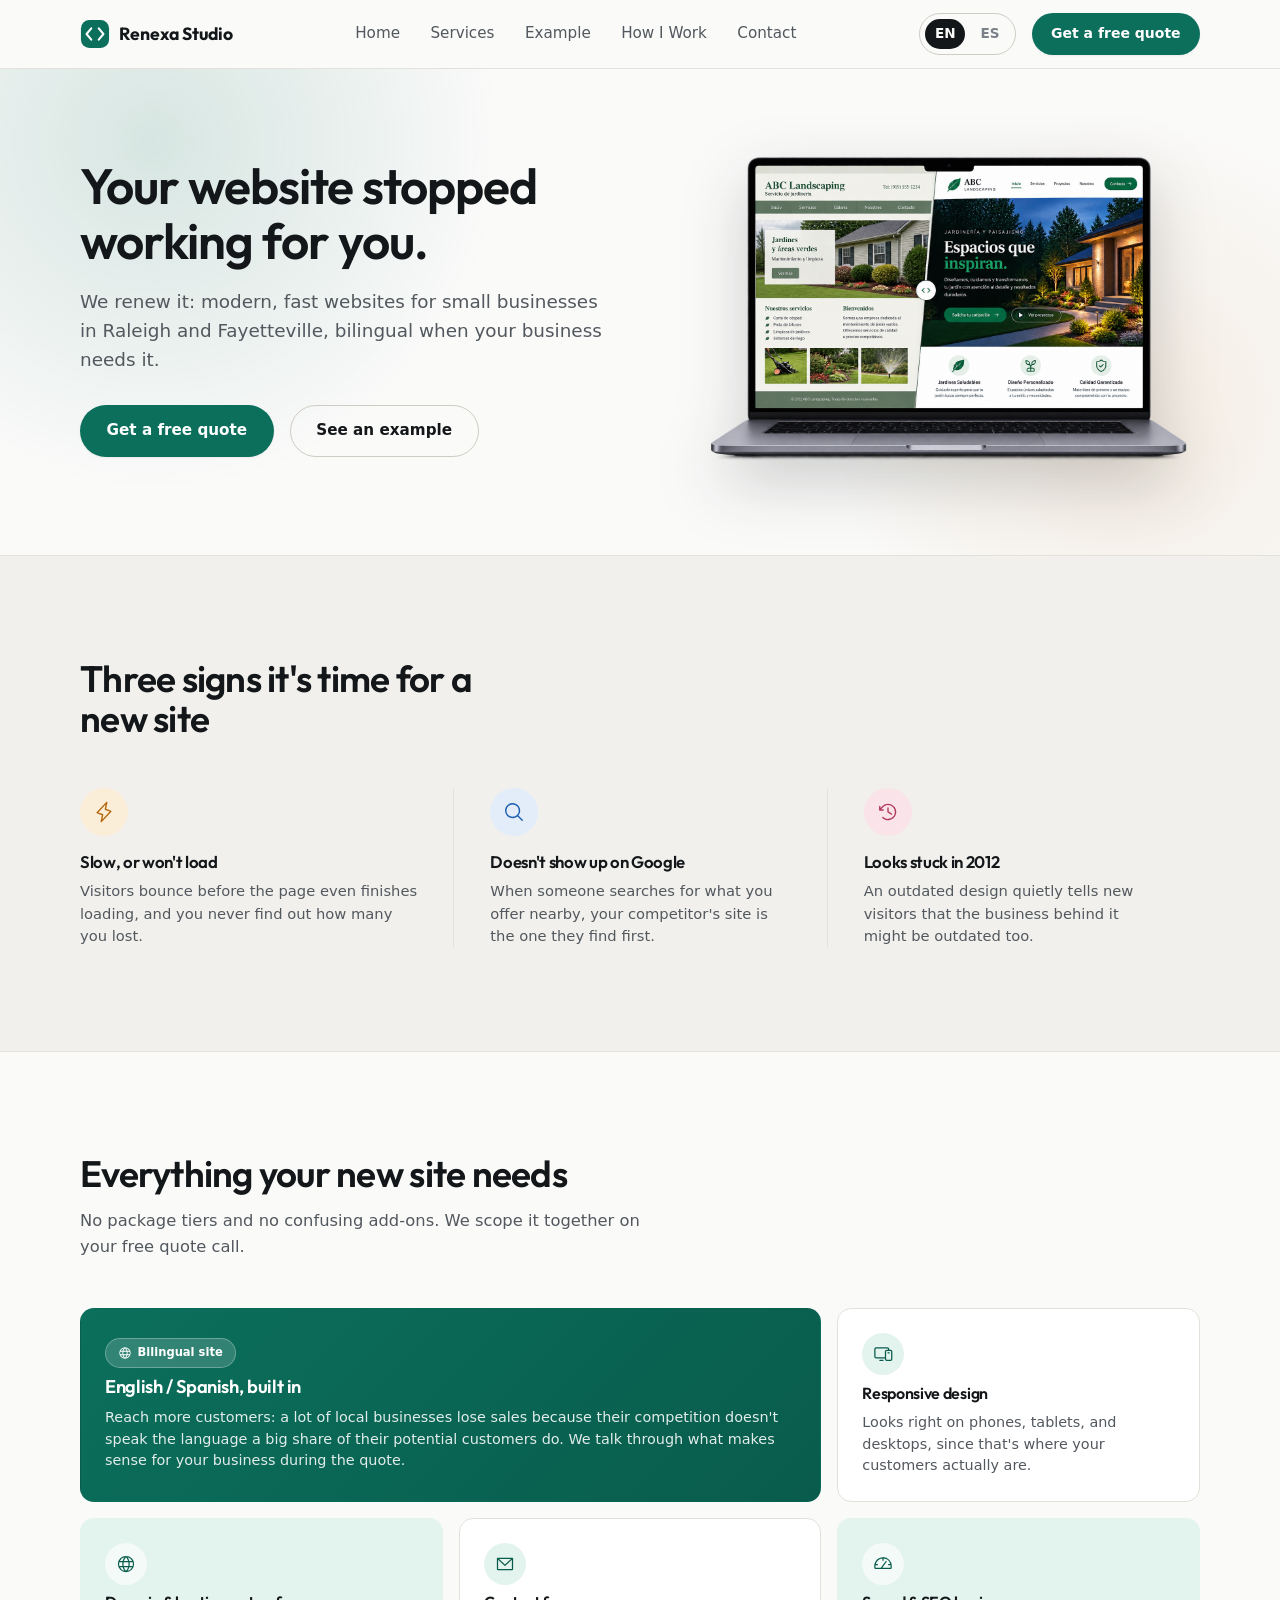
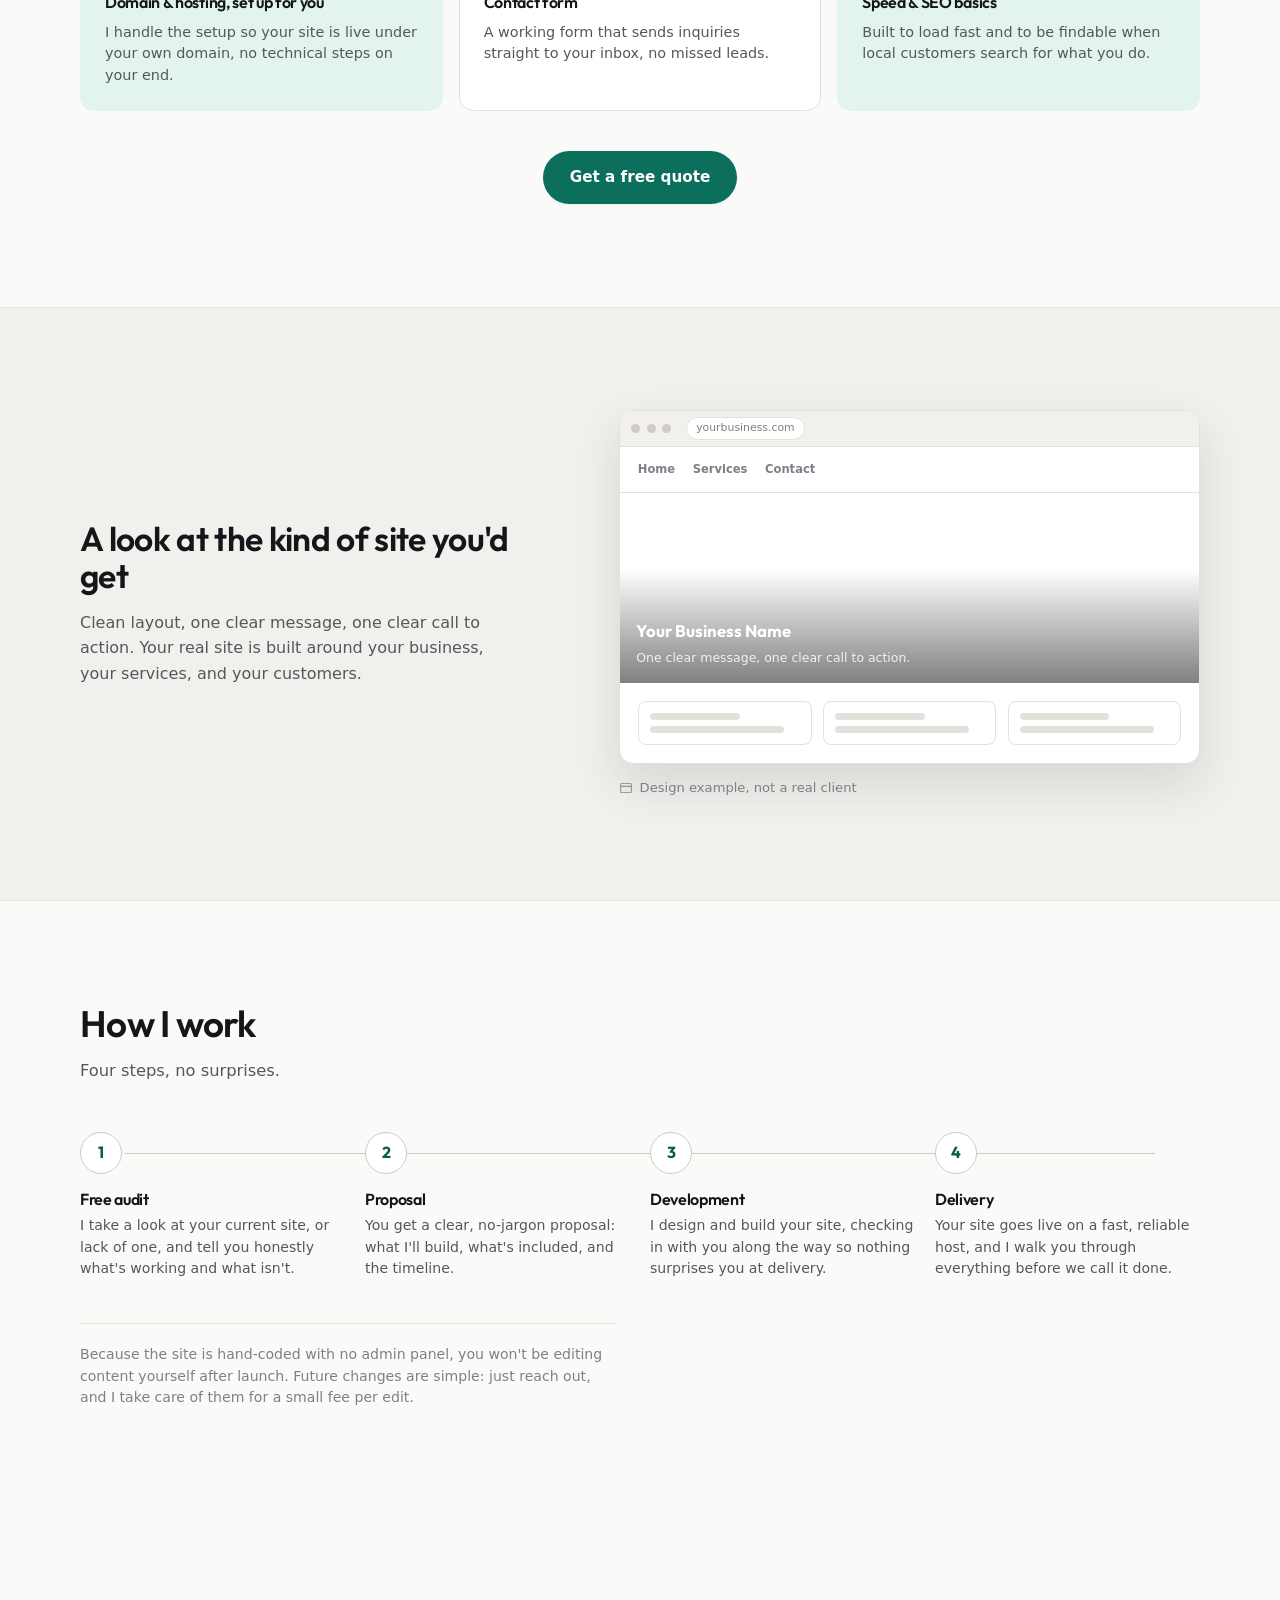
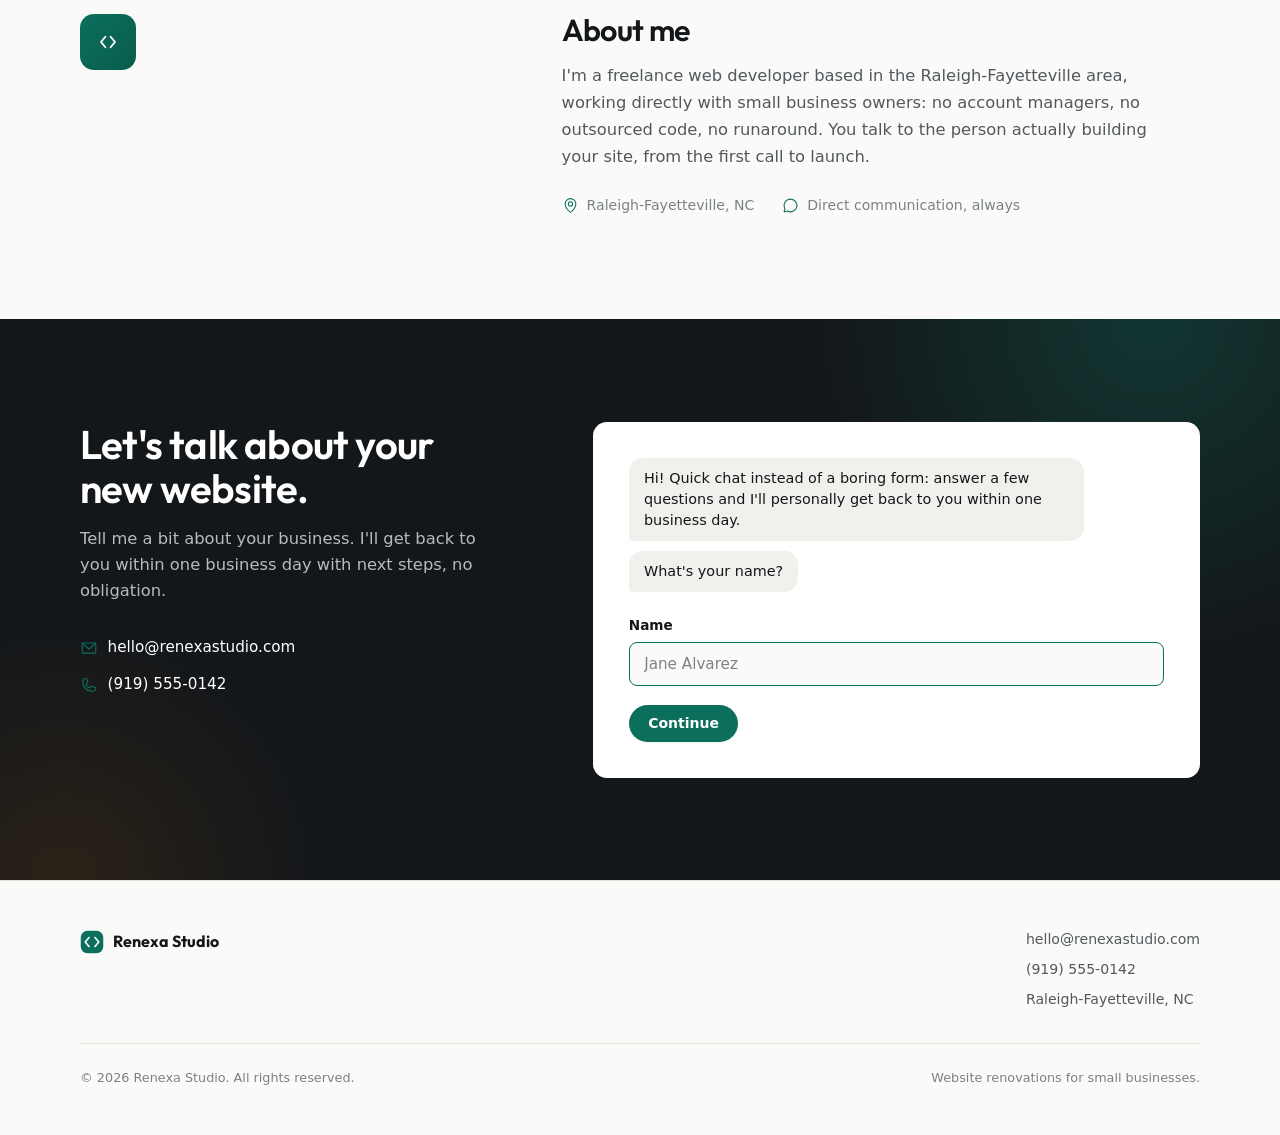
==== commit 3801cae0: "Update hero image" ====
--- a/index.html
+++ b/index.html
@@ -67,29 +67,8 @@
         </div>
       </div>
 
-      <div class="hero-visual">
-        <div class="mockup mockup-back" aria-hidden="true">
-          <div class="mockup-bar">
-            <span class="mockup-dot"></span><span class="mockup-dot"></span><span class="mockup-dot"></span>
-          </div>
-          <div class="mockup-body">
-            <div class="mockup-line w-40"></div>
-            <div class="mockup-block"></div>
-          </div>
-        </div>
-        <div class="mockup mockup-front" aria-hidden="true">
-          <div class="mockup-bar">
-            <span class="mockup-dot"></span><span class="mockup-dot"></span><span class="mockup-dot"></span>
-            <span class="mockup-url">yourbusiness.com</span>
-          </div>
-          <div class="mockup-body">
-            <div class="mockup-line w-60"></div>
-            <div class="mockup-line w-90"></div>
-            <div class="mockup-block">
-              <span class="mockup-chip">Get a free quote</span>
-            </div>
-          </div>
-        </div>
+      <div class="hero-visual" data-reveal>
+        <img class="hero-project-image" src="assets/hero-renexa-landscaping.png" width="1536" height="1024" alt="Before-and-after landscaping website redesign displayed on a laptop" fetchpriority="high">
       </div>
     </div>
   </section>
--- a/css/style.css
+++ b/css/style.css
@@ -354,7 +354,15 @@
 /* mockup: stacked browser frames, "old vs new" */
 .hero-visual {
   position: relative;
-  height: clamp(300px, 34vw, 420px);
+  aspect-ratio: 3 / 2;
+  min-width: 0;
+}
+
+.hero-project-image {
+  width: 100%;
+  height: 100%;
+  object-fit: contain;
+  filter: drop-shadow(0 24px 32px rgba(20, 23, 26, 0.2));
 }
 
 .mockup {
@@ -1114,7 +1122,7 @@
   }
 
   .hero .container { grid-template-columns: 1fr; }
-  .hero-visual { height: 280px; order: -1; margin-bottom: 0.5rem; }
+  .hero-visual { order: -1; margin-bottom: 0.5rem; }
 
   .problem-grid { grid-template-columns: 1fr; gap: 2rem; }
   .problem-item { border-left: none; padding-left: 0; border-top: 1px solid var(--line); padding-top: 1.5rem; }
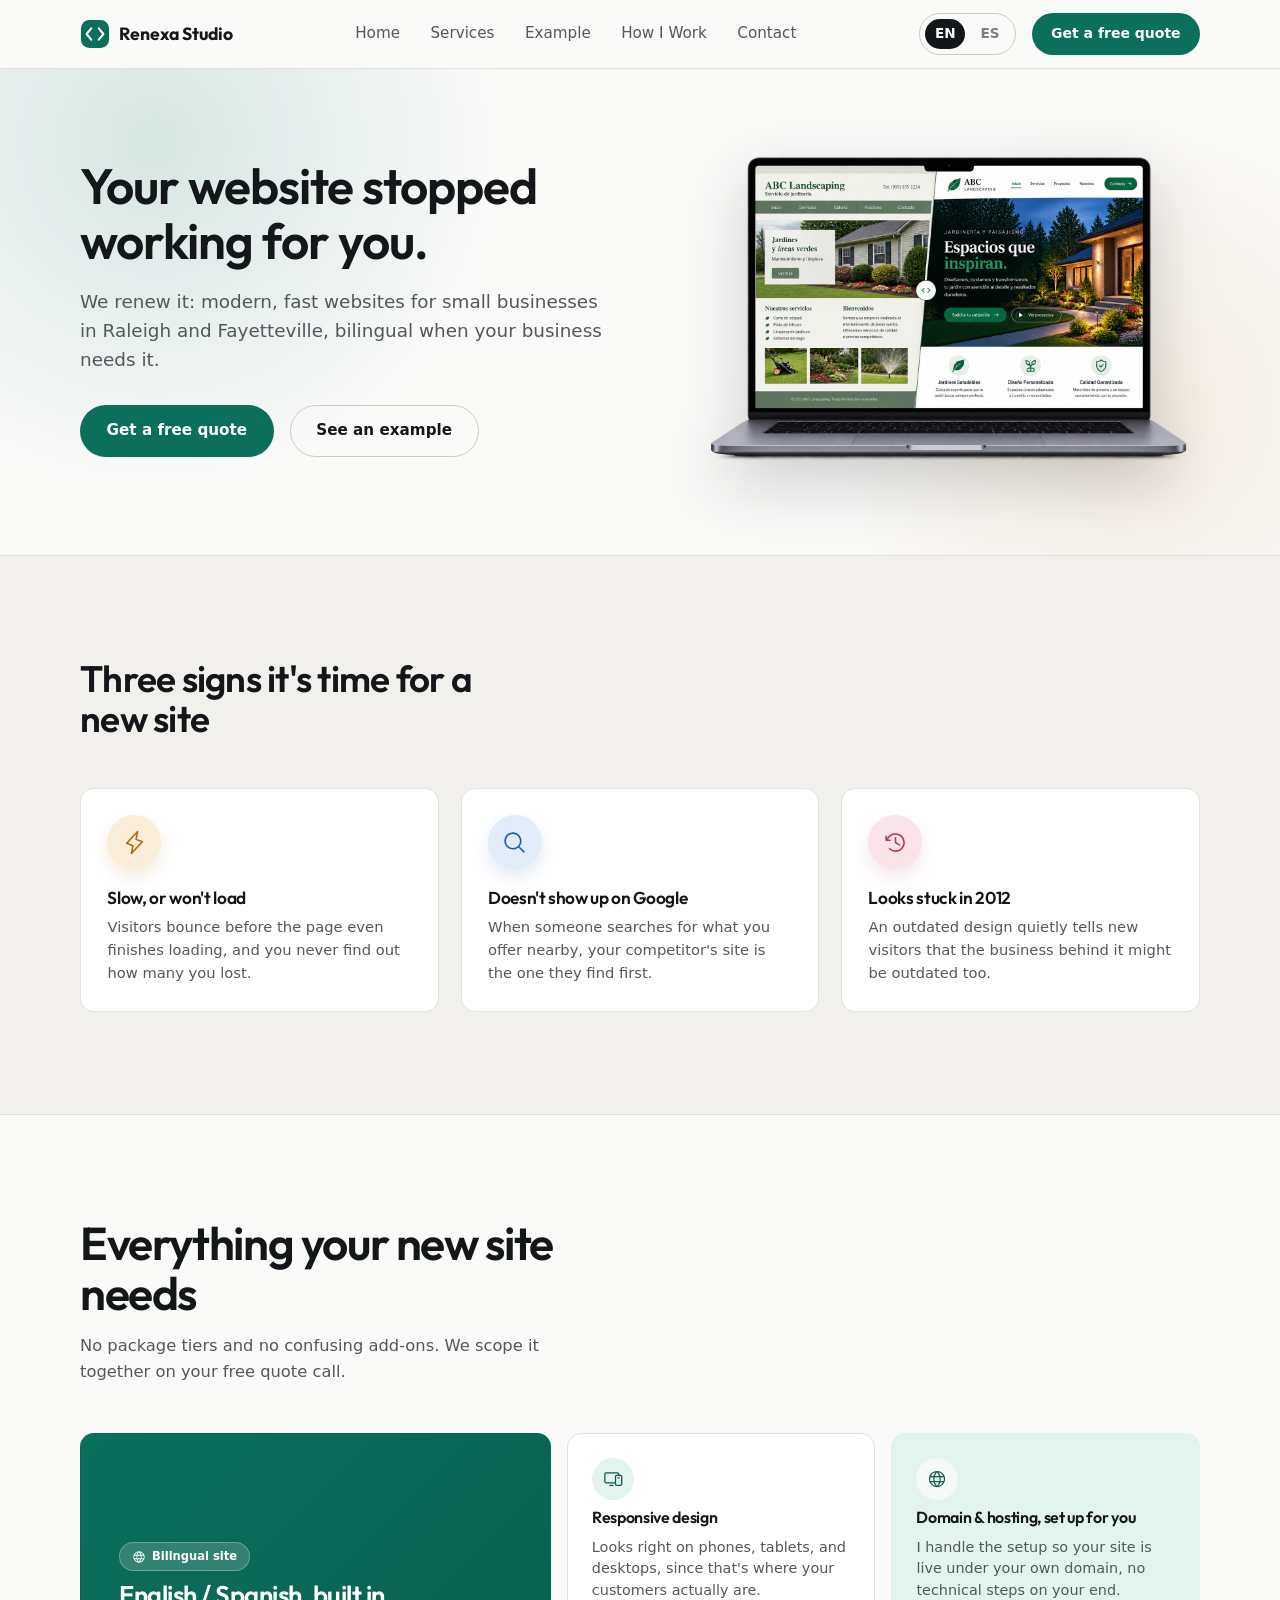
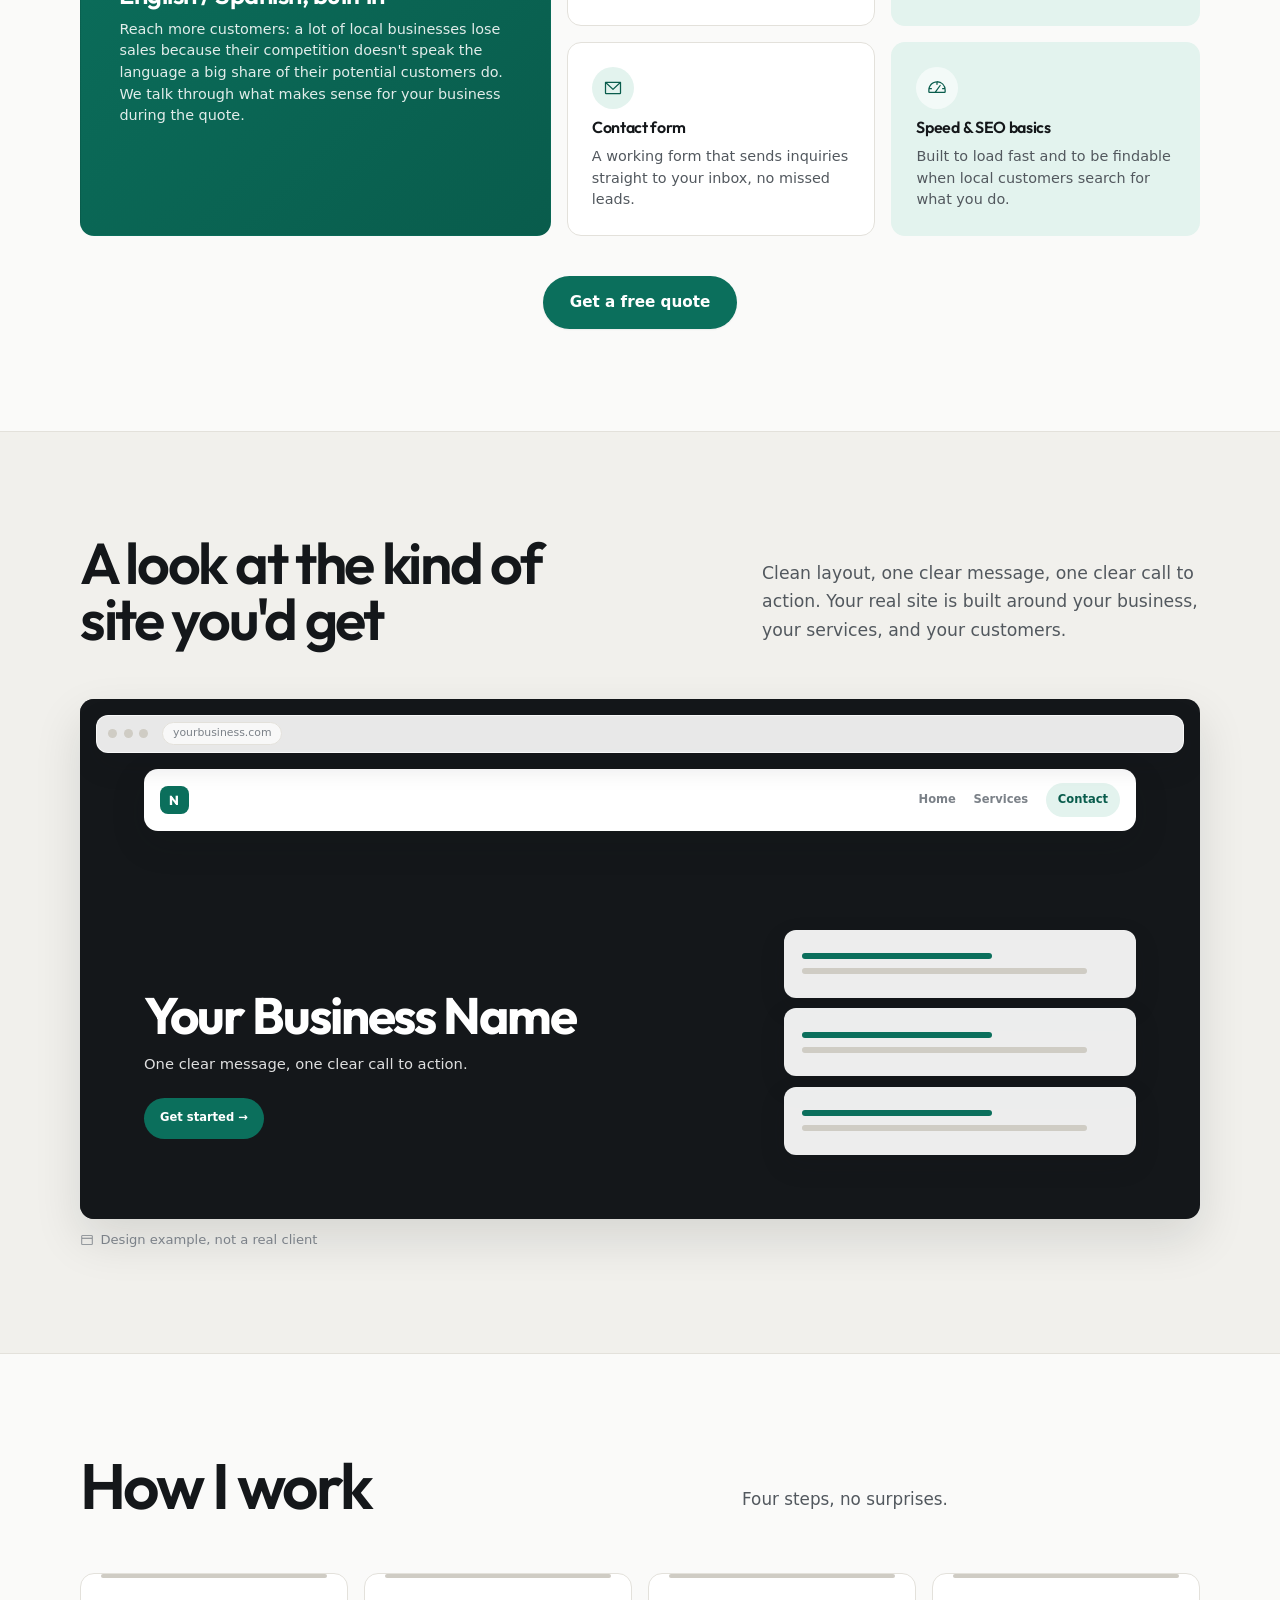
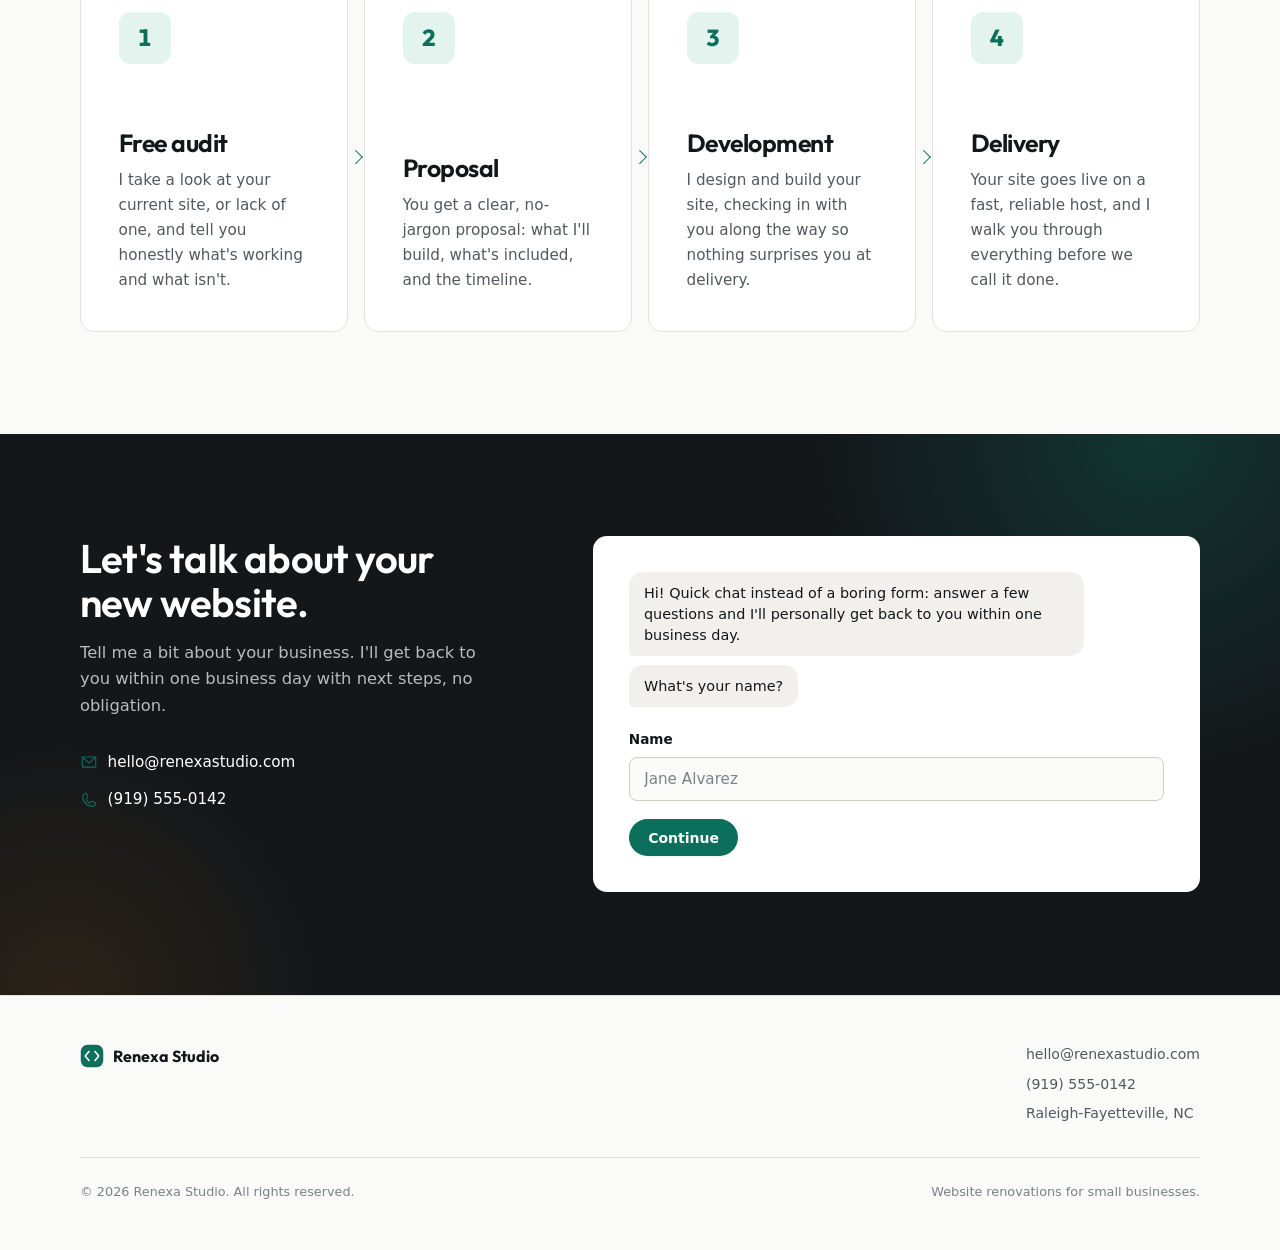
==== commit 40613486: "Redesign landing page and connect contact form" ====
--- a/index.html
+++ b/index.html
@@ -257,37 +257,6 @@
         </div>
       </div>
 
-      <p class="process-note" data-reveal>Because the site is hand-coded with no admin panel, you won't be editing content yourself after launch. Future changes are simple: just reach out, and I take care of them for a small fee per edit.</p>
-    </div>
-  </section>
-
-  <!-- About -->
-  <section class="about">
-    <div class="container">
-      <div class="about-mark" data-reveal aria-hidden="true">
-        <svg viewBox="0 0 32 32" fill="none">
-          <path d="M13 10L8 16L13 22" stroke="currentColor" stroke-width="2.2" stroke-linecap="round" stroke-linejoin="round"/>
-          <path d="M19 10L24 16L19 22" stroke="currentColor" stroke-width="2.2" stroke-linecap="round" stroke-linejoin="round"/>
-        </svg>
-      </div>
-      <div class="about-copy" data-reveal>
-        <h2>About me</h2>
-        <p>I'm a freelance web developer based in the Raleigh-Fayetteville area, working directly with small business owners: no account managers, no outsourced code, no runaround. You talk to the person actually building your site, from the first call to launch.</p>
-        <div class="about-meta">
-          <span class="about-meta-item">
-            <svg viewBox="0 0 256 256" fill="currentColor" aria-hidden="true">
-              <path d="M128,16a88.1,88.1,0,0,0-88,88c0,31.4,14.51,64.68,42,96.25a254.19,254.19,0,0,0,41.45,38.3,8,8,0,0,0,9.18,0A254.19,254.19,0,0,0,174,200.25c27.45-31.57,42-64.85,42-96.25A88.1,88.1,0,0,0,128,16Zm0,206c-16.53-13-72-60.75-72-118a72,72,0,0,1,144,0C200,161.23,144.53,209,128,222Zm0-158a40,40,0,1,0,40,40A40,40,0,0,0,128,64Zm0,64a24,24,0,1,1,24-24A24,24,0,0,1,128,128Z"/>
-            </svg>
-            Raleigh-Fayetteville, NC
-          </span>
-          <span class="about-meta-item">
-            <svg viewBox="0 0 256 256" fill="currentColor" aria-hidden="true">
-              <path d="M128,24A104,104,0,0,0,36.18,176.88L24.83,210.93a16,16,0,0,0,20.24,20.24l34.05-11.35A104,104,0,1,0,128,24Zm0,192a87.87,87.87,0,0,1-44.06-11.81,8,8,0,0,0-6.54-.67L40,216,52.47,178.6a8,8,0,0,0-.66-6.54A88,88,0,1,1,128,216Z"/>
-            </svg>
-            Direct communication, always
-          </span>
-        </div>
-      </div>
     </div>
   </section>
 
@@ -312,9 +281,11 @@
       <div class="form-panel" data-reveal>
         <div class="chat-log" id="chat-log" data-intro="Hi! Quick chat instead of a boring form: answer a few questions and I'll personally get back to you within one business day." data-outro="Got it, thanks! Hit send below and I'll take it from here." aria-live="polite"></div>
 
-        <form class="contact-form" name="contact" method="POST" data-netlify="true" netlify-honeypot="bot-field" action="thank-you.html">
-          <input type="hidden" name="form-name" value="contact">
-          <p class="hp-field"><label>Don't fill this out if you're human: <input name="bot-field"></label></p>
+        <form class="contact-form" name="contact" method="POST" action="https://formsubmit.co/johnsoncrr@gmail.com">
+          <input type="hidden" name="_subject" value="New Renexa Studio inquiry">
+          <input type="hidden" name="_template" value="table">
+          <input type="hidden" name="_next" value="https://johsonrodriguez.github.io/renexa-studio/thank-you.html">
+          <p class="hp-field"><label>Don't fill this out if you're human: <input name="_honey"></label></p>
 
           <div class="field" data-question="What's your name?" data-next="Continue">
             <label for="name">Name</label>
@@ -339,7 +310,7 @@
           </div>
 
           <div class="form-foot">
-            <button type="submit" class="btn btn-primary">Get a free quote</button>
+            <button type="submit" class="btn btn-primary">Send</button>
             <span class="form-status" data-sending-text="Sending..."></span>
           </div>
         </form>
--- a/css/style.css
+++ b/css/style.css
@@ -1,5 +1,5 @@
 /* ============================================================
-   Renexa Studio — design tokens & base
+   Renexa Studio - design tokens & base
    Shape rule: buttons/badges = full pill, cards/panels = 14px,
    inputs = 8px, browser-mockup frame = 12px, small icon chips
    (problem/bento icons, ~42-48px) = full circle. No other radii used.
@@ -210,10 +210,9 @@
   position: sticky;
   top: 0;
   z-index: 50;
-  background: rgba(250, 250, 249, 0.88);
-  backdrop-filter: blur(10px) saturate(140%);
-  -webkit-backdrop-filter: blur(10px) saturate(140%);
+  background: var(--paper);
   border-bottom: 1px solid var(--line);
+  box-shadow: none;
 }
 
 .site-header .container {
@@ -487,37 +486,47 @@
   border-block: 1px solid var(--line);
 }
 
+.problem .container {
+  display: block;
+}
+
 .problem .section-head { max-width: 40ch; margin-bottom: clamp(2rem, 4vw, 3rem); }
 
 .problem-grid {
   display: grid;
-  grid-template-columns: repeat(3, 1fr);
+  grid-template-columns: repeat(3, minmax(0, 1fr));
+  gap: clamp(1rem, 2vw, 1.35rem);
+  align-items: stretch;
 }
 
 .problem-item {
-  padding: 0 clamp(1rem, 3vw, 2.25rem);
-  border-left: 1px solid var(--line);
-}
-.problem-item:first-child { border-left: none; padding-left: 0; }
+  display: flex;
+  flex-direction: column;
+  min-width: 0;
+  padding: clamp(1.25rem, 2.5vw, 1.65rem);
+  background: var(--panel);
+  border: 1px solid var(--line);
+  border-radius: var(--r-panel);
+}
 
 .problem-icon {
-  width: 48px;
-  height: 48px;
+  width: 54px;
+  height: 54px;
   border-radius: 50%;
   display: flex;
   align-items: center;
   justify-content: center;
-  margin-bottom: 1.1rem;
-}
-.problem-icon svg { width: 22px; height: 22px; }
-.problem-icon--amber { background: var(--amber-soft); color: var(--amber); }
-.problem-icon--blue { background: var(--blue-soft); color: var(--blue); }
-.problem-icon--rose { background: var(--rose-soft); color: var(--rose); }
+  margin-bottom: 1.2rem;
+}
+.problem-icon svg { width: 25px; height: 25px; }
+.problem-icon--amber { background: var(--amber-soft); color: var(--amber); box-shadow: 0 8px 18px rgba(181, 101, 10, 0.13); }
+.problem-icon--blue { background: var(--blue-soft); color: var(--blue); box-shadow: 0 8px 18px rgba(29, 95, 174, 0.13); }
+.problem-icon--rose { background: var(--rose-soft); color: var(--rose); box-shadow: 0 8px 18px rgba(178, 59, 94, 0.13); }
 
 .problem-item h3 {
-  font-size: 1.05rem;
+  font-size: 1.08rem;
   font-weight: 600;
-  margin-bottom: 0.5rem;
+  margin-bottom: 0.55rem;
 }
 
 .problem-item p {
@@ -545,12 +554,24 @@
 /* ============================================================
    Services (bento)
    ============================================================ */
-.services .section-head { margin-bottom: clamp(2rem, 4vw, 3rem); }
+.services .container {
+  display: block;
+}
+
+.services .section-head {
+  max-width: 48ch;
+  margin-bottom: clamp(2rem, 4vw, 3rem);
+}
+
+.services .section-head h2 {
+  font-size: clamp(2rem, 3.6vw, 3.2rem);
+  letter-spacing: -0.03em;
+}
 
 .bento {
   display: grid;
-  grid-template-columns: repeat(3, 1fr);
-  grid-auto-rows: minmax(150px, auto);
+  grid-template-columns: repeat(14, minmax(0, 1fr));
+  grid-template-rows: repeat(2, minmax(175px, auto));
   gap: 1rem;
 }
 
@@ -595,16 +616,22 @@
 .bento-cell--tint .bento-icon { background: rgba(255, 255, 255, 0.6); }
 
 .bento-featured {
-  grid-column: span 2;
-  grid-row: span 1;
+  grid-column: 1 / 7;
+  grid-row: 1 / 3;
   background: linear-gradient(135deg, var(--accent) 0%, var(--accent-dark) 100%);
   border-color: transparent;
   color: #fff;
   justify-content: center;
+  padding: clamp(1.75rem, 3vw, 2.5rem);
 }
 .bento-featured svg { color: #fff; }
-.bento-featured h3 { color: #fff; font-size: 1.15rem; }
+.bento-featured h3 { color: #fff; font-size: clamp(1.35rem, 2vw, 1.7rem); }
 .bento-featured p { color: rgba(255,255,255,0.88); }
+
+.bento-cell:nth-child(2) { grid-column: 7 / 11; grid-row: 1; }
+.bento-cell:nth-child(3) { grid-column: 11 / 15; grid-row: 1; }
+.bento-cell:nth-child(4) { grid-column: 7 / 11; grid-row: 2; }
+.bento-cell:nth-child(5) { grid-column: 11 / 15; grid-row: 2; }
 
 .bento-badge {
   align-self: flex-start;
@@ -620,7 +647,10 @@
   border-radius: var(--r-pill);
 }
 
-.services-cta { margin-top: clamp(2rem, 4vw, 2.5rem); text-align: center; }
+.services-cta {
+  margin-top: clamp(2rem, 4vw, 2.5rem);
+  text-align: center;
+}
 
 /* ============================================================
    Example of work
@@ -631,20 +661,45 @@
 }
 
 .example .container {
+  display: block;
+}
+
+.example-copy {
   display: grid;
-  grid-template-columns: 0.9fr 1.1fr;
-  gap: clamp(2rem, 5vw, 4rem);
-  align-items: center;
-}
-
-.example-copy h2 { font-size: clamp(1.6rem, 2.8vw, 2.1rem); }
-.example-copy p { margin-top: 0.9rem; color: var(--ink-soft); line-height: 1.6; max-width: 42ch; }
+  grid-template-columns: minmax(0, 1.15fr) minmax(18rem, 0.85fr);
+  gap: clamp(2rem, 7vw, 6rem);
+  align-items: end;
+  margin-bottom: clamp(2rem, 4vw, 3.25rem);
+}
+
+.example-copy h2 {
+  max-width: 13ch;
+  font-size: clamp(2.1rem, 4.5vw, 3.65rem);
+  line-height: 0.98;
+  letter-spacing: -0.04em;
+}
+
+.example-copy p {
+  margin: 0 0 0.2rem;
+  color: var(--ink-soft);
+  line-height: 1.65;
+  max-width: 42ch;
+  font-size: clamp(0.98rem, 1.4vw, 1.08rem);
+}
+
+.example-figure {
+  position: relative;
+  padding-bottom: 2rem;
+}
 
 .example-mockup {
+  position: relative;
+  isolation: isolate;
+  width: 100%;
+  min-height: 520px;
   border-radius: var(--r-panel);
   overflow: hidden;
-  background: var(--panel);
-  border: 1px solid var(--line);
+  background: var(--ink);
   box-shadow: var(--shadow-lg);
 }
 
@@ -652,169 +707,255 @@
   display: flex;
   align-items: center;
   gap: 0.4rem;
-  margin-top: 0.85rem;
+  position: absolute;
+  left: 0;
+  bottom: 0;
+  margin: 0;
   font-size: 0.82rem;
   color: var(--ink-faint);
 }
 .example-caption svg { flex-shrink: 0; color: var(--ink-faint); }
 
-.example-mockup .mockup-bar { height: 36px; }
+.example-mockup .mockup-bar {
+  position: absolute;
+  z-index: 4;
+  top: 1rem;
+  left: 1rem;
+  right: 1rem;
+  height: 38px;
+  border: 1px solid rgba(255, 255, 255, 0.72);
+  border-radius: 12px;
+  background: rgba(255, 255, 255, 0.9);
+  box-shadow: 0 10px 30px rgba(20, 23, 26, 0.14);
+}
 .example-mockup .mockup-dot { width: 9px; height: 9px; }
+.example-mockup .mockup-url { background: rgba(255, 255, 255, 0.72); }
 
 .example-hero {
   position: relative;
-  height: 190px;
+  height: 520px;
   background-size: cover;
   background-position: center;
   display: flex;
   align-items: flex-end;
-  padding: 1rem;
+  padding: clamp(2rem, 5vw, 4.5rem);
 }
 .example-hero::after {
   content: "";
   position: absolute;
   inset: 0;
-  background: linear-gradient(180deg, rgba(20,23,26,0) 40%, rgba(20,23,26,0.55) 100%);
+  background: linear-gradient(90deg, rgba(20,23,26,0.82) 0%, rgba(20,23,26,0.42) 48%, rgba(20,23,26,0.08) 76%);
 }
 .example-hero-text {
   position: relative;
   z-index: 1;
   color: #fff;
-}
-.example-hero-text .eh-title { font-family: var(--font-display); font-weight: 700; font-size: 1.05rem; }
-.example-hero-text .eh-sub { font-size: 0.78rem; opacity: 0.85; margin-top: 0.2rem; }
+  width: min(48%, 28rem);
+  padding-bottom: 1rem;
+}
+.example-hero-text .eh-title {
+  font-family: var(--font-display);
+  font-weight: 700;
+  font-size: clamp(2rem, 4vw, 3.5rem);
+  line-height: 0.98;
+  letter-spacing: -0.04em;
+}
+.example-hero-text .eh-sub { font-size: 0.92rem; line-height: 1.5; opacity: 0.86; margin-top: 0.85rem; }
+.example-hero-text::after {
+  content: "Get started  →";
+  display: inline-flex;
+  margin-top: 1.4rem;
+  padding: 0.72rem 1rem;
+  border-radius: var(--r-pill);
+  background: var(--accent);
+  color: #fff;
+  font-size: 0.72rem;
+  font-weight: 700;
+}
+[lang="es"] .example-hero-text::after { content: "Comenzar  →"; }
 
 .example-nav {
-  display: flex;
+  position: absolute;
+  z-index: 3;
+  top: 4.4rem;
+  left: clamp(2rem, 5vw, 4.5rem);
+  right: clamp(2rem, 5vw, 4.5rem);
+  display: flex;
+  justify-content: flex-end;
+  align-items: center;
   gap: 1.1rem;
-  padding: 0.85rem 1.1rem;
-  border-bottom: 1px solid var(--line);
+  padding: 0.9rem 1rem 0.9rem 3.5rem;
+  border: 0;
+  border-radius: 14px;
+  background: var(--panel);
+  box-shadow: 0 12px 34px rgba(20, 23, 26, 0.16);
   font-size: 0.72rem;
   color: var(--ink-faint);
   font-weight: 600;
 }
+.example-nav::before {
+  content: "N";
+  position: absolute;
+  left: 1rem;
+  width: 1.8rem;
+  height: 1.8rem;
+  display: grid;
+  place-items: center;
+  border-radius: 8px;
+  background: var(--accent);
+  color: #fff;
+  font-family: var(--font-display);
+  font-size: 0.82rem;
+  font-weight: 800;
+}
+.example-nav span:last-child {
+  padding: 0.48rem 0.75rem;
+  border-radius: var(--r-pill);
+  background: var(--accent-soft);
+  color: var(--accent-dark);
+}
 
 .example-grid {
+  position: absolute;
+  z-index: 2;
+  right: clamp(2rem, 5vw, 4.5rem);
+  bottom: clamp(2rem, 5vw, 4rem);
+  width: min(38%, 22rem);
   display: grid;
-  grid-template-columns: repeat(3, 1fr);
-  gap: 0.7rem;
-  padding: 1.1rem;
+  grid-template-columns: 1fr;
+  gap: 0.65rem;
 }
 .example-card {
-  border-radius: 8px;
-  border: 1px solid var(--line);
-  padding: 0.7rem;
+  min-height: 68px;
+  border: 0;
+  border-radius: 12px;
+  padding: 1rem 1.1rem;
+  background: rgba(255, 255, 255, 0.92);
+  box-shadow: 0 10px 26px rgba(20, 23, 26, 0.14);
   display: flex;
   flex-direction: column;
-  gap: 0.4rem;
-}
-.example-card .mockup-line { height: 7px; }
+  justify-content: center;
+  gap: 0.55rem;
+}
+.example-card .mockup-line { height: 6px; background: var(--line-strong); }
+.example-card .mockup-line:first-child { background: var(--accent); }
 
 /* ============================================================
-   How I work (stepped rail)
+   How I work (editorial process)
    ============================================================ */
+.how .container {
+  display: block;
+}
+
+.how .section-head {
+  display: grid;
+  grid-template-columns: minmax(0, 1.1fr) minmax(18rem, 0.9fr);
+  gap: clamp(2rem, 8vw, 7rem);
+  align-items: end;
+  margin-bottom: clamp(2rem, 5vw, 3.5rem);
+}
+
+.how .section-head h2 {
+  max-width: 10ch;
+  font-size: clamp(2.5rem, 5vw, 4.5rem);
+  line-height: 0.95;
+  letter-spacing: -0.04em;
+}
+
+.how .section-head p {
+  margin: 0 0 0.25rem;
+  font-size: 1.05rem;
+  color: var(--ink-soft);
+}
+
 .process-rail {
   display: grid;
-  grid-template-columns: repeat(4, 1fr);
-  gap: 1.25rem;
-  margin-top: clamp(2rem, 4vw, 3rem);
+  grid-template-columns: repeat(4, minmax(0, 1fr));
+  gap: clamp(0.65rem, 1.5vw, 1rem);
+  margin: 0;
+  padding: 0;
+  overflow: visible;
+  background: transparent;
+  box-shadow: none;
+}
+
+.process-step {
   position: relative;
-}
-
-.process-rail::before {
+  display: flex;
+  min-height: clamp(18rem, 28vw, 23rem);
+  flex-direction: column;
+  padding: clamp(1.5rem, 3vw, 2.35rem);
+  overflow: visible;
+  border: 1px solid var(--line);
+  border-radius: 14px;
+  background: var(--panel);
+  transition: background-color 260ms var(--ease);
+}
+
+.process-step > * { transition: transform 260ms var(--ease); }
+
+.process-step::before {
   content: "";
   position: absolute;
-  top: 21px;
-  left: 4%;
-  right: 4%;
-  height: 1px;
+  top: 0;
+  left: 1.25rem;
+  right: 1.25rem;
+  height: 4px;
+  border-radius: var(--r-pill);
   background: var(--line-strong);
-}
-
-.process-step { position: relative; }
+  transition: background-color 220ms var(--ease);
+}
+
+.process-step::after {
+  content: "";
+  position: absolute;
+  z-index: 2;
+  right: calc(clamp(0.65rem, 1.5vw, 1rem) * -0.82);
+  top: 50%;
+  width: 0.6rem;
+  height: 0.6rem;
+  border-top: 1.5px solid var(--accent);
+  border-right: 1.5px solid var(--accent);
+  transform: rotate(45deg);
+  background: var(--paper);
+}
+.process-step:last-child::after { display: none; }
+
+@media (hover: hover) {
+  .process-step:hover { background: var(--accent-soft); border-color: var(--accent); }
+  .process-step:hover::before { background: var(--accent); }
+  .process-step:hover > * { transform: none; }
+}
 
 .process-num {
-  position: relative;
-  z-index: 1;
-  width: 42px;
-  height: 42px;
-  border-radius: 50%;
-  background: var(--panel);
-  border: 1px solid var(--line-strong);
-  display: flex;
-  align-items: center;
-  justify-content: center;
+  width: 3.25rem;
+  height: 3.25rem;
+  display: grid;
+  place-items: center;
+  border-radius: 12px;
+  background: var(--accent-soft);
   font-family: var(--font-display);
-  font-weight: 700;
-  color: var(--accent-dark);
-  margin-bottom: 1.1rem;
+  font-size: 1.45rem;
+  line-height: 1;
+  letter-spacing: -0.02em;
+  font-weight: 750;
+  color: var(--accent);
+  font-variant-numeric: tabular-nums;
 }
 
 .process-step h3 {
-  font-size: 1rem;
-  font-weight: 600;
-  margin-bottom: 0.4rem;
+  margin-top: auto;
+  font-size: clamp(1.2rem, 2vw, 1.55rem);
+  line-height: 1.15;
+  font-weight: 650;
+  margin-bottom: 0.65rem;
 }
 .process-step p {
-  font-size: 0.88rem;
-  color: var(--ink-soft);
-  line-height: 1.5;
-}
-
-.process-note {
-  margin-top: clamp(2rem, 4vw, 2.75rem);
-  border-top: 1px solid var(--line);
-  padding-top: 1.25rem;
-  font-size: 0.88rem;
-  color: var(--ink-faint);
-  max-width: 60ch;
-}
-
-/* ============================================================
-   About
-   ============================================================ */
-.about .container {
-  display: grid;
-  grid-template-columns: 0.4fr 0.6fr;
-  gap: clamp(2rem, 5vw, 3.5rem);
-  align-items: start;
-}
-
-.about-mark {
-  width: 56px;
-  height: 56px;
-  border-radius: var(--r-panel);
-  background: linear-gradient(135deg, var(--accent) 0%, var(--accent-dark) 100%);
-  display: flex;
-  align-items: center;
-  justify-content: center;
-}
-.about-mark svg { width: 28px; height: 28px; color: var(--paper); }
-
-.about-copy h2 { font-size: clamp(1.5rem, 2.6vw, 1.9rem); }
-.about-copy p {
-  margin-top: 1rem;
+  font-size: 0.95rem;
   color: var(--ink-soft);
   line-height: 1.65;
-  font-size: 1.02rem;
-  max-width: 58ch;
-}
-
-.about-meta {
-  margin-top: 1.5rem;
-  display: flex;
-  gap: 1.75rem;
-  flex-wrap: wrap;
-}
-.about-meta-item {
-  display: flex;
-  align-items: center;
-  gap: 0.5rem;
-  font-size: 0.88rem;
-  color: var(--ink-faint);
-  font-weight: 500;
-}
-.about-meta-item svg { width: 17px; height: 17px; color: var(--accent); }
+  max-width: 55ch;
+}
 
 /* ============================================================
    Final CTA + form
@@ -1088,8 +1229,6 @@
    ============================================================ */
 @media (max-width: 1024px) {
   .main-nav { gap: 1.3rem; }
-  .about .container { grid-template-columns: 1fr; }
-  .about-mark { margin-bottom: 0.5rem; }
 }
 
 @media (max-width: 860px) {
@@ -1124,19 +1263,50 @@
   .hero .container { grid-template-columns: 1fr; }
   .hero-visual { order: -1; margin-bottom: 0.5rem; }
 
-  .problem-grid { grid-template-columns: 1fr; gap: 2rem; }
-  .problem-item { border-left: none; padding-left: 0; border-top: 1px solid var(--line); padding-top: 1.5rem; }
-  .problem-item:first-child { border-top: none; padding-top: 0; }
+  .problem-grid { grid-template-columns: 1fr; gap: 1rem; }
 
   .bento { grid-template-columns: 1fr; }
-  .bento-featured { grid-column: span 1; }
-
-  .example .container { grid-template-columns: 1fr; }
-  .example-grid { grid-template-columns: 1fr; }
-
-  .process-rail { grid-template-columns: 1fr; gap: 1.75rem; }
-  .process-rail::before { display: none; }
-
+  .bento-featured,
+  .bento-cell:nth-child(2),
+  .bento-cell:nth-child(3),
+  .bento-cell:nth-child(4),
+  .bento-cell:nth-child(5) { grid-column: 1; grid-row: auto; }
+  .services-cta { margin-top: 2rem; text-align: center; }
+
+  .example-copy { grid-template-columns: 1fr; gap: 1rem; }
+  .example-copy h2 { max-width: 17ch; }
+  .example-copy p { max-width: 55ch; }
+  .example-caption { padding-inline: 0.25rem; }
+  .example-mockup { min-height: 0; }
+  .example-nav { left: 1rem; right: 1rem; gap: 0.75rem; padding-left: 3.25rem; }
+  .example-hero { height: 430px; padding: 2rem; }
+  .example-hero-text { width: 100%; padding-bottom: 0.5rem; }
+  .example-grid {
+    position: static;
+    width: 100%;
+    padding: 1rem;
+    background: var(--panel);
+    grid-template-columns: repeat(3, 1fr);
+  }
+  .example-card { min-height: 72px; box-shadow: none; background: var(--paper-alt); }
+
+  .how .container {
+    display: block;
+  }
+  .how .section-head { grid-template-columns: 1fr; gap: 1rem; margin-bottom: 2rem; }
+  .how .section-head h2 { max-width: 11ch; }
+  .process-rail {
+    display: flex;
+    overflow-x: auto;
+    scroll-snap-type: x mandatory;
+    scrollbar-width: thin;
+    scrollbar-color: var(--accent) var(--paper-alt);
+  }
+  .process-step {
+    flex: 0 0 min(82vw, 21rem);
+    min-height: 20rem;
+    scroll-snap-align: start;
+  }
   .contact .container { grid-template-columns: 1fr; }
 
   .footer-grid { flex-direction: column; }
@@ -1147,4 +1317,8 @@
   .hero-ctas { flex-direction: column; align-items: stretch; }
   .hero-ctas .btn { width: 100%; }
   .header-actions .btn-sm { display: none; }
-}
+  .example-nav span:first-of-type { display: none; }
+  .example-hero { height: 390px; padding: 1.5rem; }
+  .example-grid { grid-template-columns: 1fr; gap: 0.5rem; }
+  .example-card { min-height: 58px; }
+}
